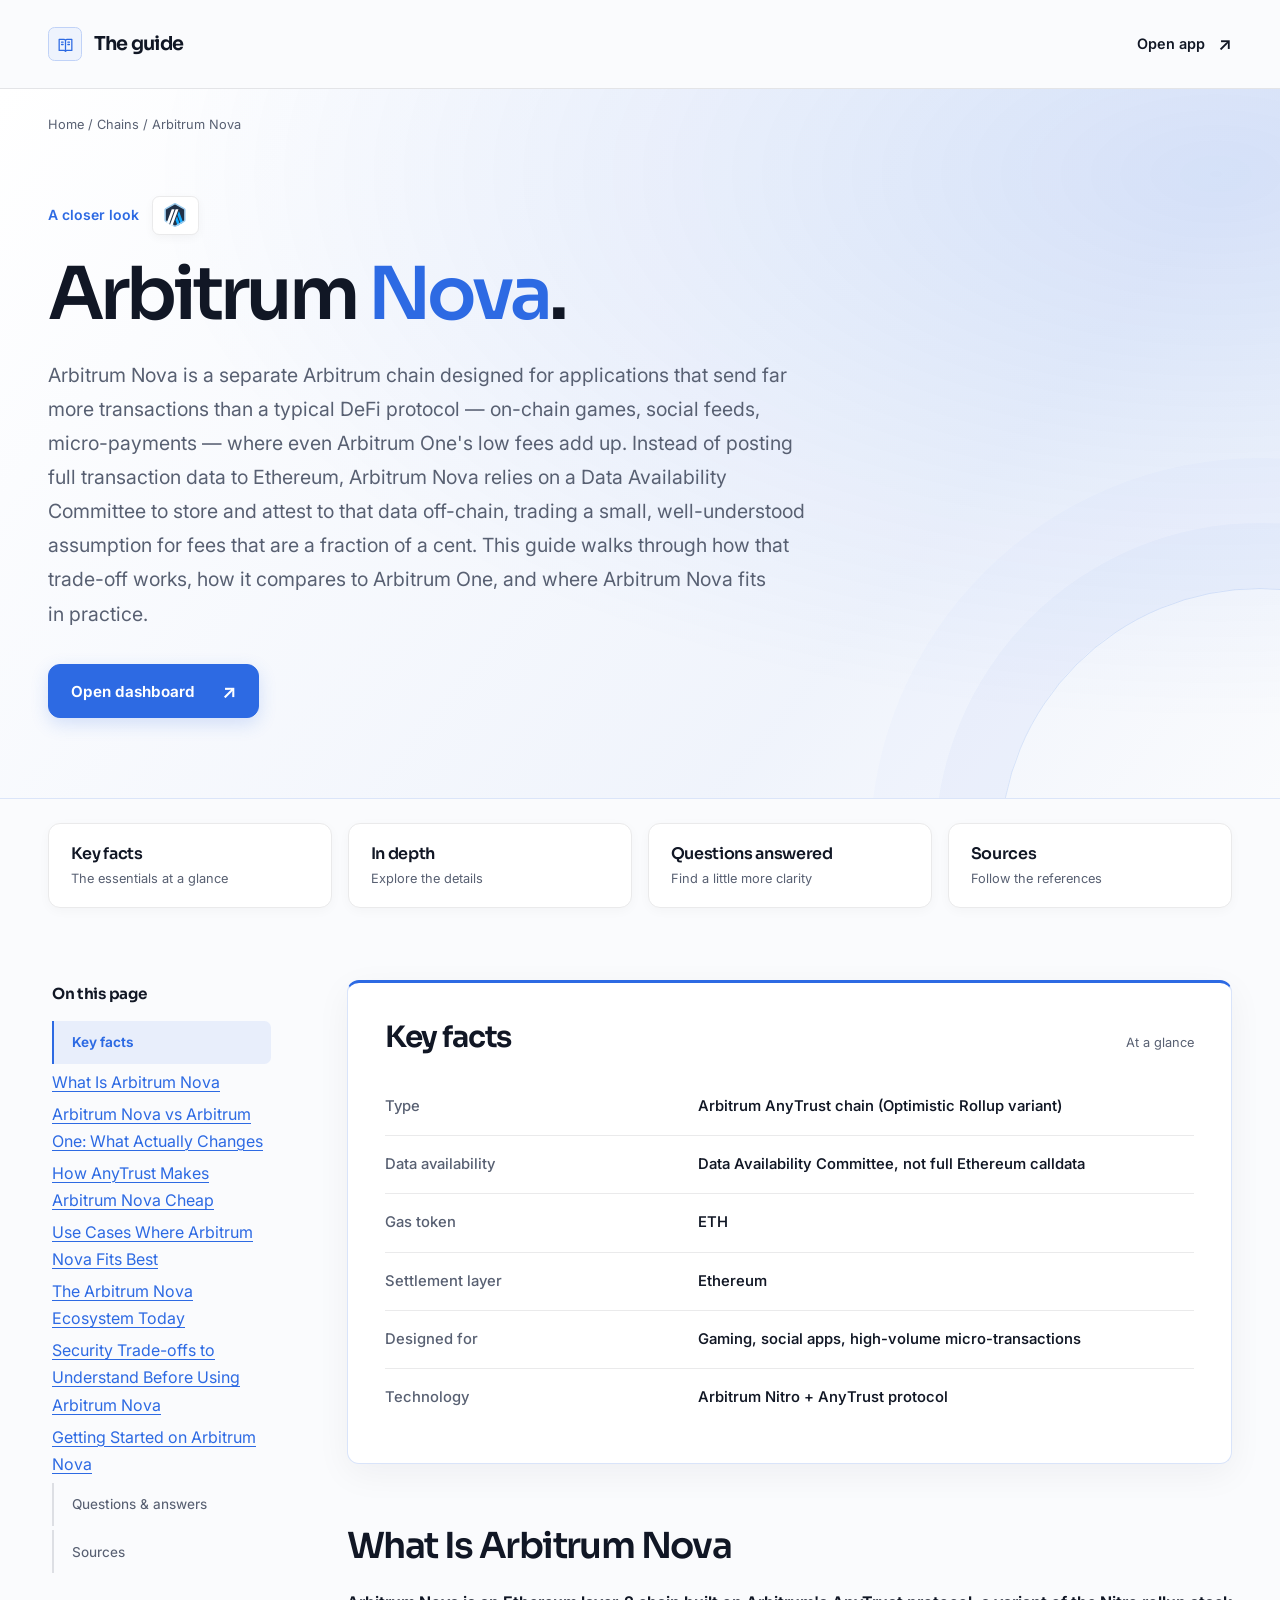
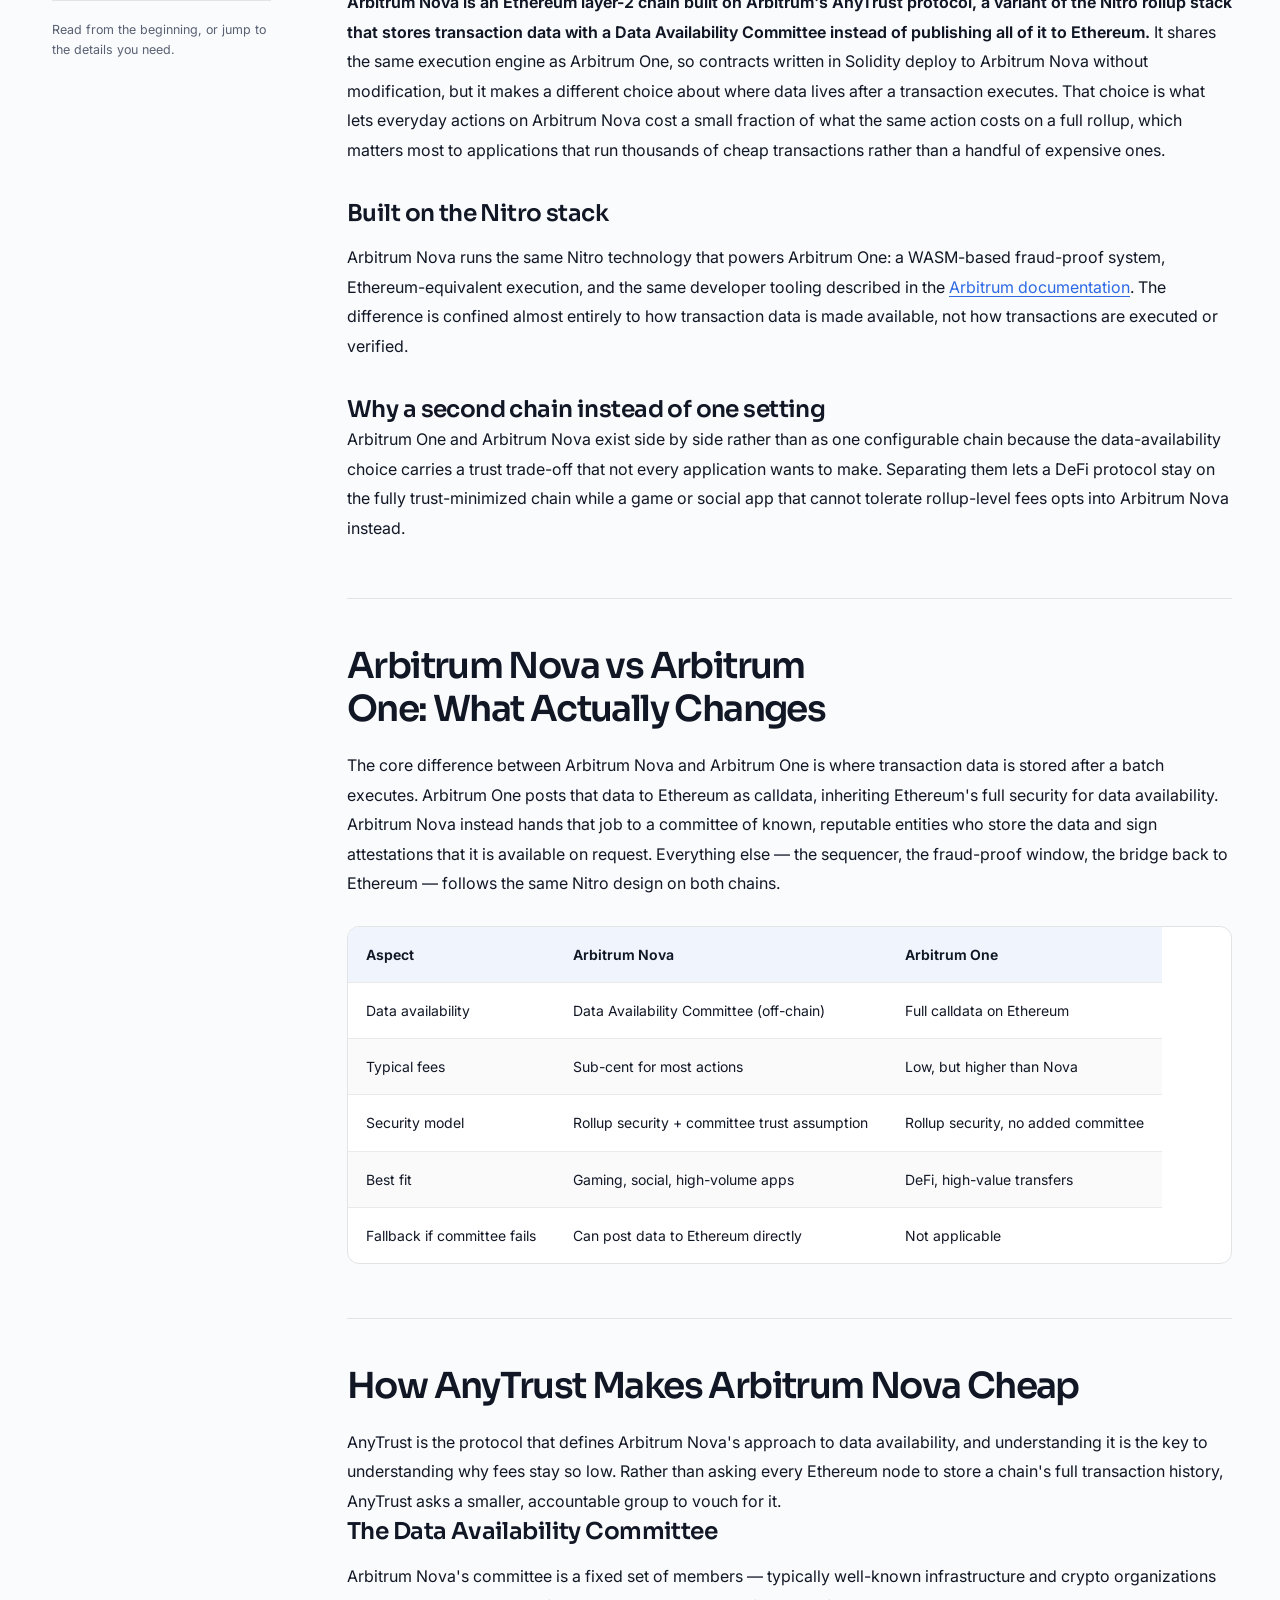
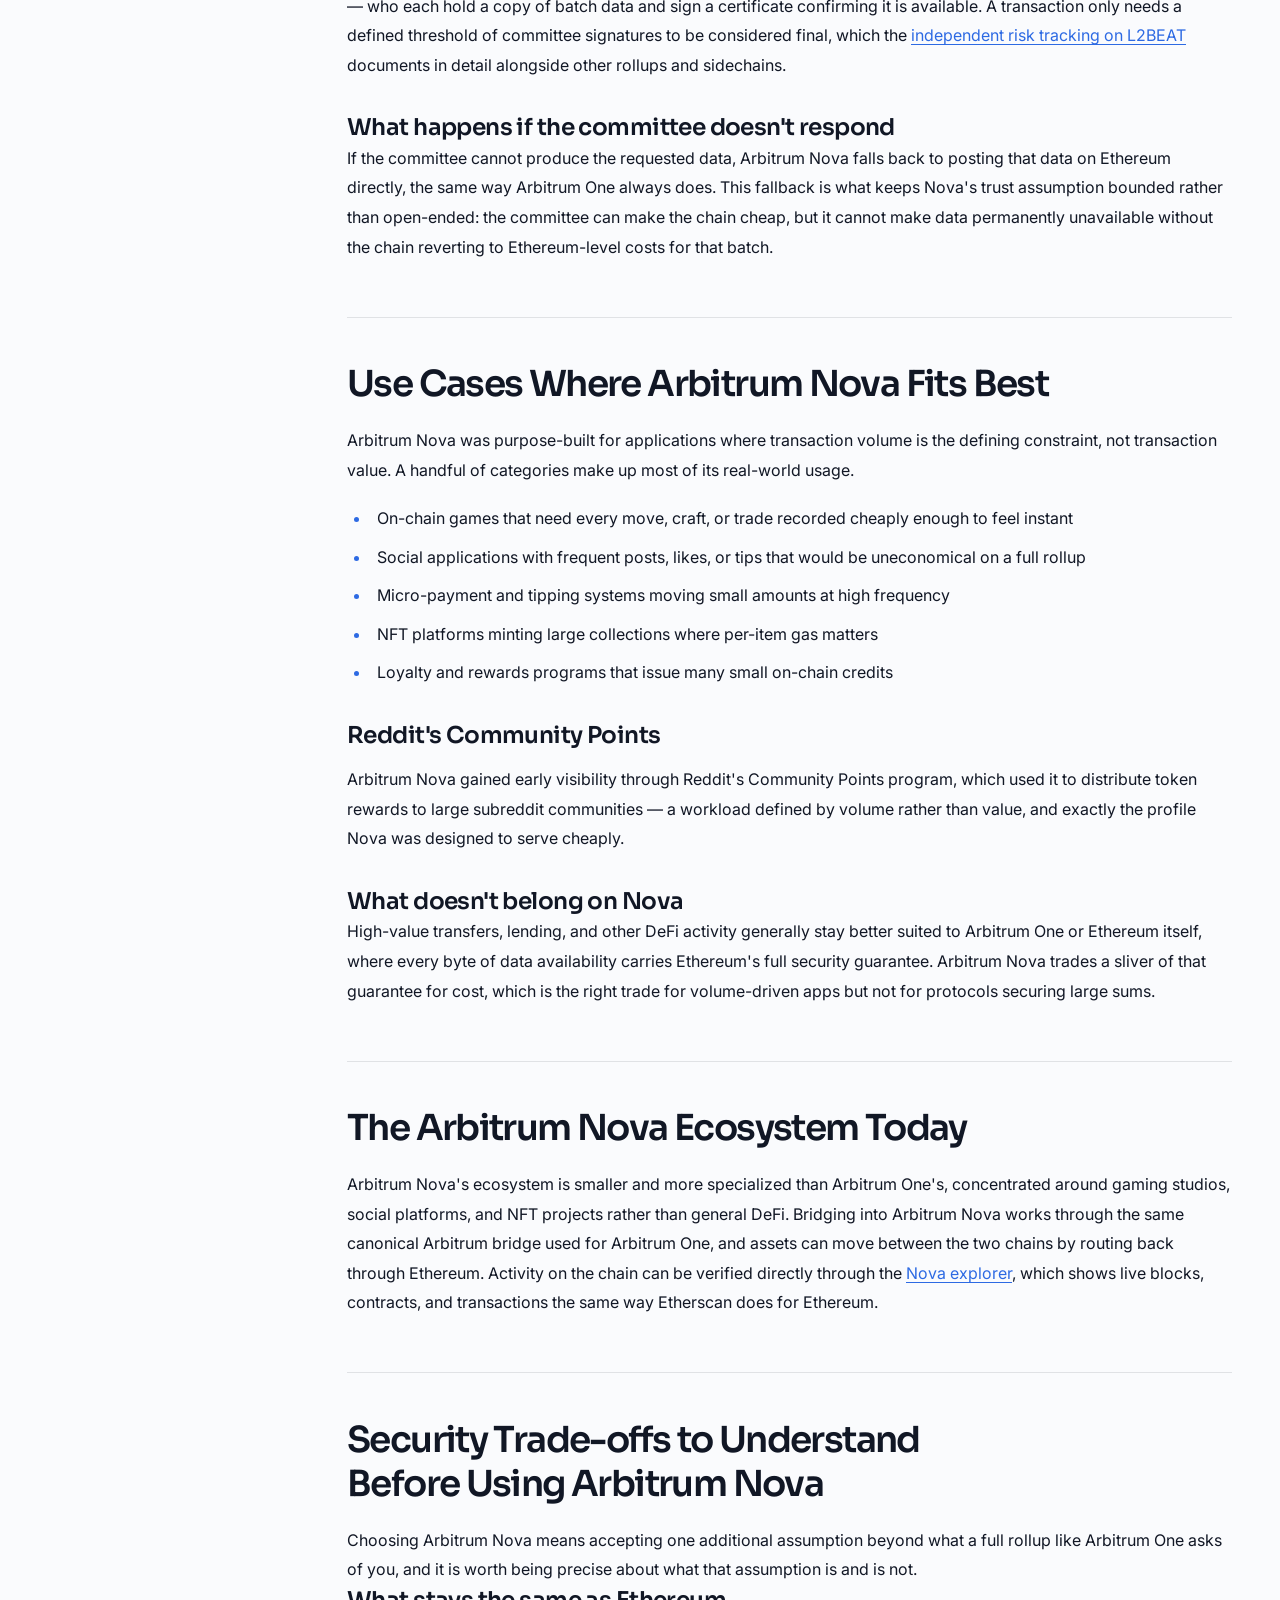
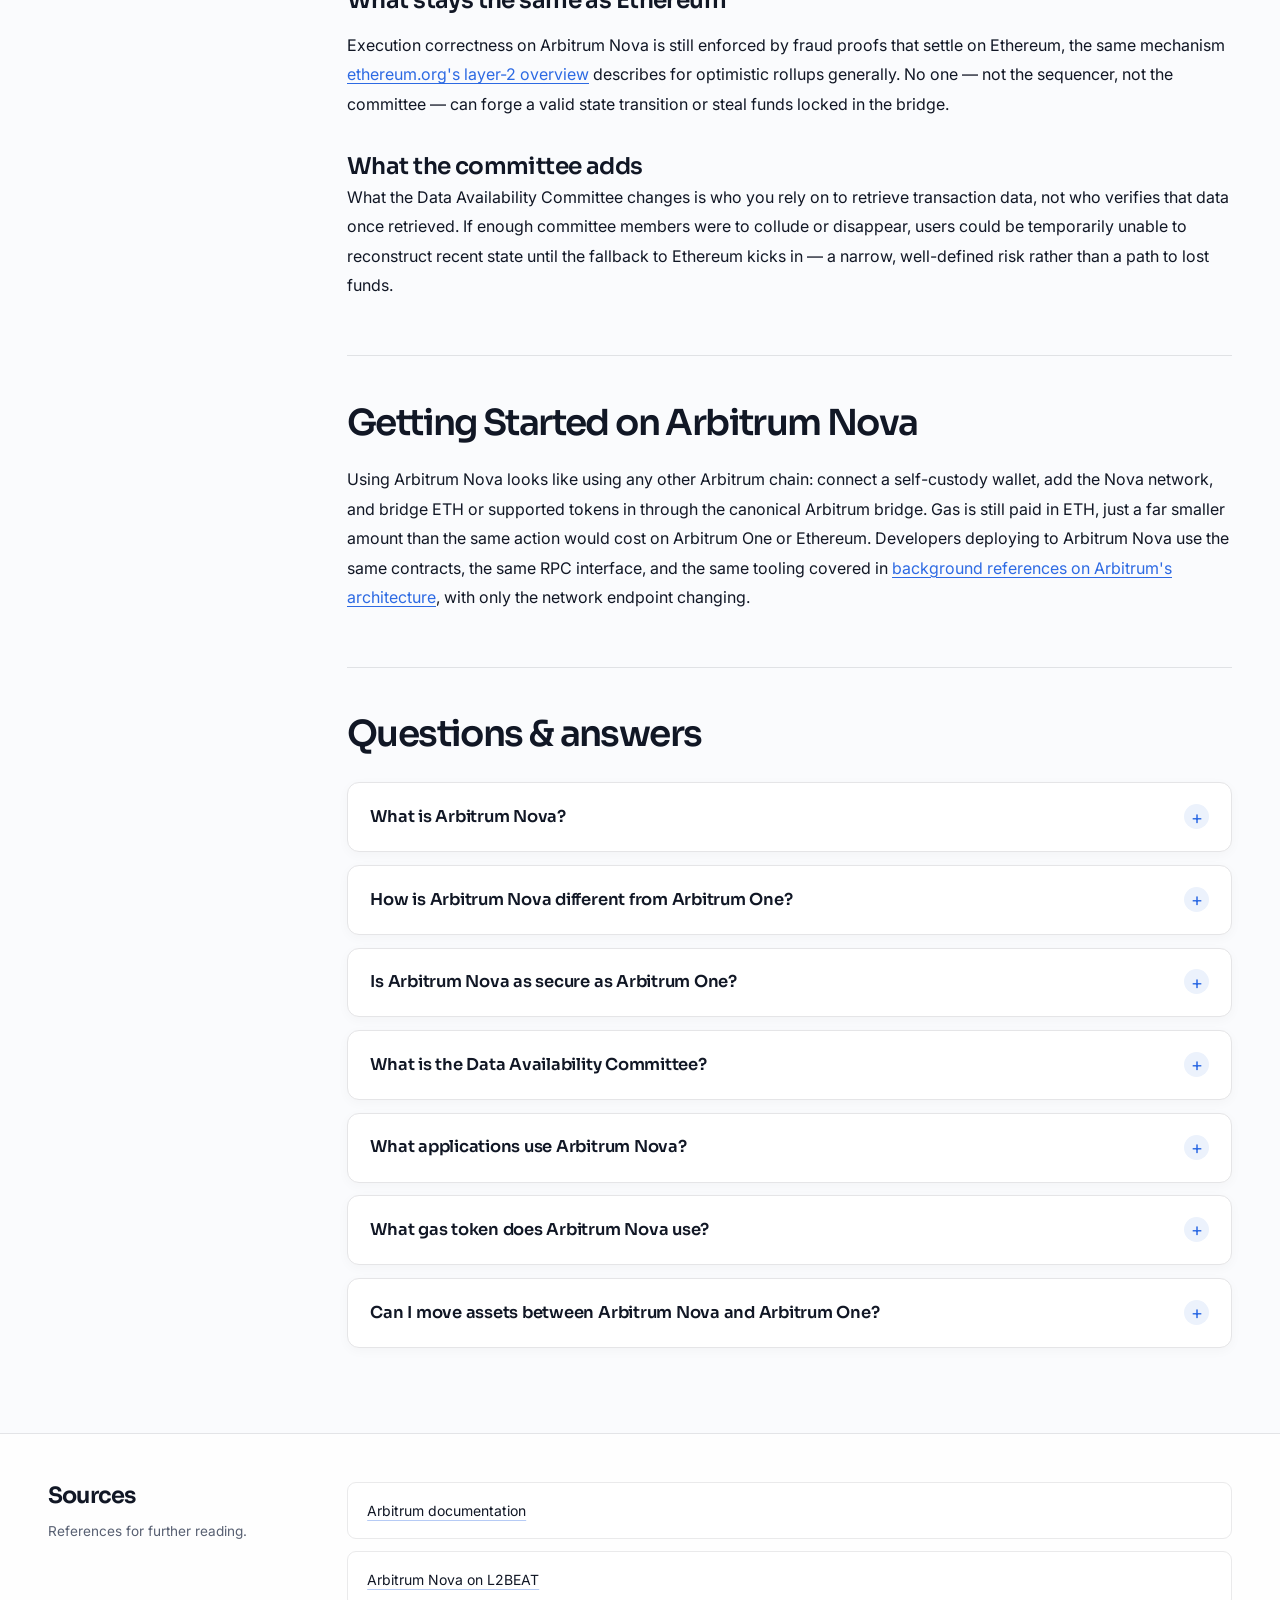
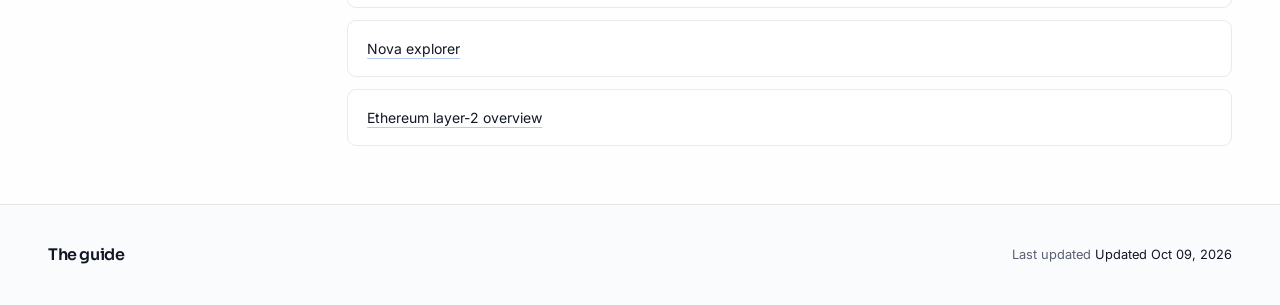
==== index.html @ ed58b35a "Chain guide redesign: rich content, inline sources, scrollspy" ====
<!doctype html>
<html lang="en">
<head>
<meta charset="utf-8">
<meta name="viewport" content="width=device-width, initial-scale=1">
<title>Arbitrum Nova — The AnyTrust Chain for Gaming & Social Apps</title>
<meta name="description" content="Arbitrum Nova is Arbitrum's AnyTrust chain built for gaming and social apps that need near-zero fees. See how it differs from Arbitrum One, how its Data Availability Committee works, and where the trade-offs sit.">
<link rel="canonical" href="https://arbitrum-nova.github.io/">
<meta property="og:type" content="article">
<meta property="og:title" content="Arbitrum Nova">
<meta property="og:url" content="https://arbitrum-nova.github.io/">
<meta property="og:image" content="https://arbitrum-nova.github.io/og.png">
<meta name="twitter:card" content="summary_large_image">
<meta name="twitter:title" content="Arbitrum Nova">
<link rel="preconnect" href="https://fonts.googleapis.com"><link rel="preconnect" href="https://fonts.gstatic.com" crossorigin><link rel="stylesheet" href="https://fonts.googleapis.com/css2?family=Inter:wght@400;500;600;700&family=Sora:wght@500;600;700&display=swap">
<script type="application/ld+json">{"@context": "https://schema.org", "@graph": [{"@type": "WebSite", "@id": "https://arbitrum-nova.github.io/#website", "url": "https://arbitrum-nova.github.io/", "name": "Arbitrum Nova — The AnyTrust Chain for Gaming & Social Apps"}, {"@type": "WebPage", "@id": "https://arbitrum-nova.github.io/#webpage", "url": "https://arbitrum-nova.github.io/", "name": "Arbitrum Nova — The AnyTrust Chain for Gaming & Social Apps", "isPartOf": {"@id": "https://arbitrum-nova.github.io/#website"}, "description": "Arbitrum Nova is Arbitrum's AnyTrust chain built for gaming and social apps that need near-zero fees. See how it differs from Arbitrum One, how its Data Availability Committee works, and where the trade-offs sit.", "datePublished": "2026-10-09", "dateModified": "2026-10-09"}, {"@type": "SoftwareApplication", "name": "Arbitrum Nova", "applicationCategory": "FinanceApplication", "operatingSystem": "Web", "offers": {"@type": "Offer", "price": "0", "priceCurrency": "USD"}}, {"@type": "BreadcrumbList", "itemListElement": [{"@type": "ListItem", "position": 1, "name": "Home", "item": "https://arbitrum-nova.github.io/"}, {"@type": "ListItem", "position": 2, "name": "Chains"}, {"@type": "ListItem", "position": 3, "name": "Arbitrum Nova"}]}, {"@type": "FAQPage", "mainEntity": [{"@type": "Question", "name": "What is Arbitrum Nova?", "acceptedAnswer": {"@type": "Answer", "text": "Arbitrum Nova is an Arbitrum layer-2 chain built on the AnyTrust protocol, which uses a Data Availability Committee instead of posting full transaction data to Ethereum. That design keeps fees extremely low, which is why it targets gaming, social, and other high-volume applications."}}, {"@type": "Question", "name": "How is Arbitrum Nova different from Arbitrum One?", "acceptedAnswer": {"@type": "Answer", "text": "Both run the same Nitro execution stack, but Arbitrum One posts all transaction data to Ethereum while Arbitrum Nova relies on a committee to store and attest to that data off-chain. That single difference is what makes Nova's fees lower and gives it a slightly different trust model."}}, {"@type": "Question", "name": "Is Arbitrum Nova as secure as Arbitrum One?", "acceptedAnswer": {"@type": "Answer", "text": "Execution and fund security work the same way on both chains through fraud proofs settled on Ethereum. The added assumption on Arbitrum Nova concerns data availability only — if the committee fails to produce data, the chain can fall back to posting it on Ethereum directly."}}, {"@type": "Question", "name": "What is the Data Availability Committee?", "acceptedAnswer": {"@type": "Answer", "text": "It is a fixed set of reputable organizations that each hold a copy of Arbitrum Nova's batch data and sign certificates confirming it is available. A defined threshold of signatures is enough for a batch to be treated as final."}}, {"@type": "Question", "name": "What applications use Arbitrum Nova?", "acceptedAnswer": {"@type": "Answer", "text": "Arbitrum Nova is used by on-chain games, social platforms, NFT minting projects, and micro-payment systems — anything defined by high transaction volume rather than high transaction value. Reddit's Community Points program was an early, widely cited example."}}, {"@type": "Question", "name": "What gas token does Arbitrum Nova use?", "acceptedAnswer": {"@type": "Answer", "text": "Arbitrum Nova uses ETH for gas, the same as Arbitrum One and Ethereum itself. Fees are simply much smaller because of the AnyTrust data-availability model."}}, {"@type": "Question", "name": "Can I move assets between Arbitrum Nova and Arbitrum One?", "acceptedAnswer": {"@type": "Answer", "text": "Yes. Assets move between the two chains by routing through the canonical Arbitrum bridge back to Ethereum and then on to the destination chain, since there is no direct Nova-to-One bridge."}}]}]}</script>
<style>
:root{--bg:#FAFBFD;--surface:#FFFFFF;--text:#111725;--muted:#586072;--accent:#2D6AE3;--accent-ink:#FFFFFF;--radius:12px;--display:"Sora";--body:"Inter"}
*,
*::before,
*::after {
  box-sizing: border-box;
}
html {
  scroll-behavior: smooth;
  scroll-padding-top: 2rem;
  background: var(--bg);
  -webkit-text-size-adjust: 100%;
}
body {
  margin: 0;
  min-width: 280px;
  color: var(--text);
  background: var(--bg);
  font-family: var(--body);
  font-size: 1rem;
  font-weight: 400;
  line-height: 1.7;
  -webkit-font-smoothing: antialiased;
  overflow-wrap: break-word;
}
::selection {
  color: var(--accent-ink);
  background: var(--accent);
}
a {
  color: var(--accent);
  text-decoration-thickness: .075em;
  text-underline-offset: .2em;
  transition: color .18s ease, background .18s ease, border-color .18s ease;
}
a:hover {
  color: var(--text);
}
a:focus-visible,
summary:focus-visible,
[tabindex]:focus-visible {
  outline: 3px solid var(--accent);
  outline-offset: 5px;
  border-radius: calc(var(--radius) * .35);
}
img,
svg,
video {
  max-width: 100%;
  vertical-align: middle;
}
img,
video {
  height: auto;
}
h1,
h2,
h3,
h4,
h5,
h6 {
  margin-top: 0;
  color: var(--text);
  font-family: var(--display);
  font-weight: 650;
  line-height: 1.2;
  text-wrap: balance;
}
p,
ul,
ol,
dl,
figure,
blockquote {
  margin-top: 0;
}
[hidden] {
  display: none !important;
}
.c85e146 {
  width: min(100% - 6rem, 1240px);
  margin-inline: auto;
}
.c1ec890 {
  position: absolute;
  z-index: 20;
  top: 1rem;
  left: 1rem;
  padding: .75rem 1.15rem;
  transform: translateY(-180%);
  border-radius: var(--radius);
  color: var(--accent-ink);
  background: var(--accent);
  font-weight: 600;
}
.c1ec890:focus {
  transform: translateY(0);
}
.cb8e421 {
  position: relative;
  z-index: 1;
  border-bottom: 1px solid color-mix(in srgb, var(--text) 10%, var(--bg));
  background: var(--bg);
}
.ca0dcff {
  display: flex;
  align-items: center;
  justify-content: space-between;
  gap: 2rem;
  min-height: 88px;
  padding-block: 1rem;
}
.cc8da54 {
  display: inline-flex;
  align-items: center;
  gap: .75rem;
  color: var(--text);
  font-family: var(--display);
  font-size: 1.2rem;
  font-weight: 650;
  letter-spacing: -.04em;
}
.c328687 {
  display: grid;
  place-items: center;
  width: 34px;
  height: 34px;
  border: 1px solid color-mix(in srgb, var(--accent) 30%, var(--surface));
  border-radius: calc(var(--radius) * .55);
  color: var(--accent);
  background: color-mix(in srgb, var(--accent) 8%, var(--surface));
}
.c328687 svg {
  width: 19px;
  height: 19px;
  fill: none;
  stroke: var(--accent);
  stroke-width: 1.6;
  stroke-linecap: round;
  stroke-linejoin: round;
}
.c7012eb {
  display: inline-flex;
  align-items: center;
  gap: .8rem;
  padding: .5rem 0;
  color: var(--text);
  font-size: .9rem;
  font-weight: 600;
  text-decoration: none;
}
.c7012eb:hover {
  color: var(--accent);
}
.cc7cfce {
  position: relative;
  isolation: isolate;
  overflow: hidden;
  border-bottom: 1px solid color-mix(in srgb, var(--accent) 15%, var(--bg));
  background:
    radial-gradient(ellipse at 95% 12%, color-mix(in srgb, var(--accent) 14%, transparent), color-mix(in srgb, var(--accent) 0%, transparent) 62%),
    linear-gradient(130deg, var(--surface), color-mix(in srgb, var(--accent) 5%, var(--bg)) 70%, var(--bg));
}
.cc7cfce::after {
  content: "";
  position: absolute;
  z-index: -1;
  width: 520px;
  height: 520px;
  right: -240px;
  bottom: -310px;
  border: 1px solid color-mix(in srgb, var(--accent) 15%, transparent);
  border-radius: 50%;
  box-shadow: 0 0 0 65px color-mix(in srgb, var(--accent) 3%, transparent), 0 0 0 130px color-mix(in srgb, var(--accent) 2%, transparent);
  pointer-events: none;
}
.c80af41 {
  padding-block: 1.6rem 5rem;
}
.ca106ea {
  margin-bottom: 3.8rem;
  color: var(--muted);
  font-size: .8rem;
  line-height: 1.6;
}
.c1cb012 {
  display: inline;
  color: var(--muted);
  font-family: var(--body);
  font-size: inherit;
  text-decoration: none;
}
.c1cb012 a,
a.c1cb012 {
  color: var(--muted);
  text-decoration: none;
}
.c1cb012 a:hover,
a.c1cb012:hover {
  color: var(--accent);
  text-decoration: underline;
}
.ca106ea ol,
.ca106ea ul,
ol.c1cb012,
ul.c1cb012 {
  display: flex;
  align-items: center;
  flex-wrap: wrap;
  gap: .45rem .7rem;
  padding: 0;
  margin: 0;
  list-style: none;
}
.ca106ea li {
  display: inline;
}
.ca106ea [aria-current="page"] {
  color: var(--text);
}
.ce36b74 {
  display: flex;
  align-items: center;
  flex-wrap: wrap;
  gap: .8rem;
  margin-bottom: 1.35rem;
  color: var(--accent);
  font-size: .875rem;
  font-weight: 600;
}
.cde6bc8 {
  padding-block: .3rem;
}
.c69a7cf {
  display: inline-flex;
  align-items: center;
  justify-content: center;
  min-height: 36px;
  max-width: 180px;
  padding: .4rem .65rem;
  border: 1px solid color-mix(in srgb, var(--text) 9%, var(--surface));
  border-radius: calc(var(--radius) * .6);
  background: var(--surface);
  box-shadow: 0 3px 10px color-mix(in srgb, var(--text) 4%, transparent);
  color: var(--text);
  font-size: .8rem;
  line-height: 1;
}
.c69a7cf:empty {
  display: none;
}
.c69a7cf img,
.c69a7cf svg {
  display: block;
  width: auto;
  max-width: 148px;
  height: 24px;
  object-fit: contain;
}
.cc7cfce h1 {
  max-width: 1050px;
  margin: 0 0 1.5rem;
  font-family: var(--display);
  font-size: clamp(2.7rem, 5.7vw, 5.1rem);
  font-weight: 600;
  line-height: 1.06;
  letter-spacing: -.055em;
  overflow-wrap: anywhere;
}
.cc7cfce h1 em {
  color: var(--accent);
  font-style: normal;
}
.cc7cfce h1 a {
  color: inherit;
}
.c5eedfa {
  max-width: 760px;
  margin: 0 0 2.1rem;
  color: var(--muted);
  font-size: clamp(1.05rem, 1.6vw, 1.22rem);
  line-height: 1.75;
  text-wrap: pretty;
}
.ceab7fe {
  display: inline-flex;
  align-items: center;
  justify-content: center;
  gap: 1.7rem;
  min-height: 54px;
  padding: .85rem 1.35rem;
  border: 1px solid var(--accent);
  border-radius: var(--radius);
  color: var(--accent-ink);
  background: var(--accent);
  box-shadow: 0 6px 18px color-mix(in srgb, var(--accent) 18%, transparent);
  font-family: var(--body);
  font-size: .95rem;
  font-weight: 650;
  line-height: 1.4;
  text-decoration: none;
  transition: background .2s ease, box-shadow .2s ease, transform .2s ease;
}
.ceab7fe:hover {
  color: var(--accent-ink);
  background: color-mix(in srgb, var(--accent) 92%, var(--text));
  box-shadow: 0 9px 24px color-mix(in srgb, var(--accent) 24%, transparent);
  transform: translateY(-2px);
}
.c626727 {
  font-family: var(--body);
  font-size: 1.25em;
  line-height: 1;
}
.cf5f29f {
  display: grid;
  grid-template-columns: repeat(4, minmax(0, 1fr));
  gap: 1rem;
  margin-block: 1.5rem 4.5rem;
}
.c7aa736 {
  min-width: 0;
  padding: 1.2rem 1.35rem;
  border: 1px solid color-mix(in srgb, var(--text) 9%, var(--surface));
  border-radius: var(--radius);
  background: var(--surface);
  box-shadow: 0 3px 12px color-mix(in srgb, var(--text) 3%, transparent);
}
.c7aa736 strong {
  display: block;
  margin-bottom: .2rem;
  color: var(--text);
  font-family: var(--display);
  font-size: 1rem;
  font-weight: 600;
  line-height: 1.4;
  letter-spacing: -.02em;
}
.c7aa736 span {
  display: block;
  color: var(--muted);
  font-size: .8rem;
  line-height: 1.5;
}
.cf5f101 {
  display: grid;
  grid-template-columns: 235px minmax(0, 1fr);
  align-items: start;
  gap: clamp(2.5rem, 5vw, 5rem);
  padding-bottom: 4.5rem;
}
.c17e563 {
  position: sticky;
  top: 2rem;
  min-width: 0;
  max-height: calc(100dvh - 4rem);
  overflow-y: auto;
  overscroll-behavior: contain;
  scrollbar-width: thin;
  scrollbar-color: color-mix(in srgb, var(--muted) 35%, var(--surface)) var(--surface);
  padding: .3rem .75rem 1rem .25rem;
}
.c778ae0 {
  margin: 0 0 1.1rem;
  color: var(--text);
  font-family: var(--display);
  font-size: .95rem;
  font-weight: 650;
  letter-spacing: -.02em;
}
.cfc8b1f {
  display: grid;
  gap: .3rem;
  margin: 0;
  padding: 0;
  list-style: none;
}
.cfc8b1f li {
  min-width: 0;
  margin: 0;
  padding: 0;
}
.c501dd3 {
  position: relative;
  display: block;
  padding: .7rem .9rem .7rem 1.1rem;
  border-inline-start: 2px solid color-mix(in srgb, var(--muted) 18%, var(--bg));
  border-radius: 0 calc(var(--radius) * .55) calc(var(--radius) * .55) 0;
  color: var(--muted);
  font-family: var(--body);
  font-size: .85rem;
  font-weight: 450;
  line-height: 1.5;
  text-decoration: none;
  overflow-wrap: anywhere;
}
.c501dd3:hover {
  border-inline-start-color: color-mix(in srgb, var(--accent) 45%, var(--bg));
  color: var(--text);
  background: color-mix(in srgb, var(--accent) 5%, var(--bg));
}
.c501dd3[aria-current="location"] {
  border-inline-start-color: var(--accent);
  color: var(--accent);
  background: color-mix(in srgb, var(--accent) 9%, var(--bg));
  font-weight: 650;
}
.c2691dd {
  margin: 1.65rem 0 0;
  padding: 1.2rem 0 0;
  border-top: 1px solid color-mix(in srgb, var(--text) 10%, var(--bg));
  color: var(--muted);
  font-size: .78rem;
  line-height: 1.65;
}
.cb497f2 {
  min-width: 0;
}
.ca67d96 {
  padding: clamp(1.3rem, 3vw, 2.3rem);
  margin-bottom: 3.75rem;
  border: 1px solid color-mix(in srgb, var(--accent) 18%, var(--surface));
  border-top: 3px solid var(--accent);
  border-radius: var(--radius);
  background: var(--surface);
  box-shadow: 0 10px 35px color-mix(in srgb, var(--text) 5%, transparent);
  scroll-margin-top: 2rem;
}
.c3dafb0 {
  display: flex;
  align-items: baseline;
  flex-wrap: wrap;
  gap: .5rem 1.5rem;
  justify-content: space-between;
  margin-bottom: 1.4rem;
}
.c3dafb0 h2 {
  margin: 0;
  font-size: clamp(1.45rem, 2.3vw, 1.85rem);
  letter-spacing: -.04em;
}
.c3dafb0 p {
  margin: 0;
  color: var(--muted);
  font-size: .8rem;
}
.cf61959 {
  min-width: 0;
  overflow-x: auto;
  scrollbar-width: thin;
  scrollbar-color: var(--muted) var(--surface);
}
.c76e61c {
  width: 100%;
  border-collapse: collapse;
  color: var(--text);
  font-family: var(--body);
  font-size: .925rem;
  line-height: 1.6;
  text-align: left;
}
.c76e61c caption {
  padding: 0 0 1rem;
  color: var(--muted);
  font-size: .85rem;
  text-align: left;
}
.c76e61c th,
.c76e61c td {
  padding: 1.05rem .85rem;
  border-bottom: 1px solid color-mix(in srgb, var(--text) 9%, var(--surface));
  vertical-align: top;
  overflow-wrap: anywhere;
}
.c76e61c th {
  width: 37%;
  color: var(--muted);
  font-weight: 500;
}
.c76e61c thead th {
  color: var(--text);
  background: color-mix(in srgb, var(--accent) 5%, var(--surface));
  font-weight: 650;
}
.c76e61c td {
  font-weight: 550;
}
.c76e61c tr > :first-child {
  padding-left: 0;
}
.c76e61c tr > :last-child {
  padding-right: 0;
}
.c76e61c tbody:last-child tr:last-child > *,
.c76e61c > tr:last-child > * {
  border-bottom: 0;
}
.c76e61c td p:last-child,
.c76e61c th p:last-child {
  margin-bottom: 0;
}
.c4b0be3 {
  min-width: 0;
}
.cf3767c {
  min-width: 0;
  margin: 0 0 3.4rem;
  scroll-margin-top: 2rem;
}
.cf3767c + .cf3767c {
  padding-top: 2.8rem;
  border-top: 1px solid color-mix(in srgb, var(--text) 11%, var(--bg));
}
.c1c71d4 {
  margin: 0 0 1.25rem;
  color: var(--text);
  font-family: var(--display);
  font-size: clamp(1.65rem, 2.8vw, 2.35rem);
  font-weight: 600;
  line-height: 1.22;
  letter-spacing: -.045em;
}
.c1b45e6 {
  color: var(--text);
  font-family: var(--body);
  font-size: 1rem;
  line-height: 1.85;
  overflow-wrap: anywhere;
}
.c1b45e6 > :last-child {
  margin-bottom: 0;
}
.c1b45e6 p {
  margin: 0 0 1.3rem;
  text-wrap: pretty;
}
.c1b45e6 h3 {
  margin: 2rem 0 .9rem;
  font-size: clamp(1.2rem, 2vw, 1.45rem);
  font-weight: 600;
  line-height: 1.35;
  letter-spacing: -.025em;
}
.c1b45e6 h4,
.c1b45e6 h5,
.c1b45e6 h6 {
  margin: 1.6rem 0 .75rem;
  font-size: 1.075rem;
  line-height: 1.4;
}
.c1b45e6 h3:first-child,
.c1b45e6 h4:first-child {
  margin-top: 0;
}
.c1b45e6 strong,
.c70c009 strong {
  color: var(--text);
  font-weight: 650;
}
.c1b45e6 ul,
.c1b45e6 ol,
.c70c009 ul,
.c70c009 ol {
  margin: 1.2rem 0 1.6rem;
  padding-left: 1.5rem;
}
.c1b45e6 li,
.c70c009 li {
  padding-left: .4rem;
  margin-block: .55rem;
}
.c1b45e6 li::marker,
.c70c009 li::marker {
  color: var(--accent);
  font-weight: 600;
}
.c1b45e6 li > ul,
.c1b45e6 li > ol {
  margin-block: .5rem;
}
.c1b45e6 li p {
  margin-bottom: .6rem;
}
.c1b45e6 blockquote {
  margin: 1.8rem 0;
  padding: 1.3rem 1.5rem;
  border-inline-start: 3px solid var(--accent);
  border-radius: 0 var(--radius) var(--radius) 0;
  background: color-mix(in srgb, var(--accent) 6%, var(--surface));
  color: var(--text);
  font-size: 1.05rem;
}
.c1b45e6 blockquote > :last-child {
  margin-bottom: 0;
}
.c1b45e6 blockquote cite {
  display: block;
  margin-top: .9rem;
  color: var(--muted);
  font-size: .85rem;
  font-style: normal;
}
.c1b45e6 table {
  display: block;
  width: 100%;
  max-width: 100%;
  margin: 1.7rem 0;
  overflow-x: auto;
  border: 1px solid color-mix(in srgb, var(--text) 12%, var(--surface));
  border-radius: var(--radius);
  border-spacing: 0;
  background: var(--surface);
  font-family: var(--body);
  font-size: .875rem;
  line-height: 1.65;
  text-align: left;
  scrollbar-width: thin;
  scrollbar-color: var(--muted) var(--surface);
}
.c1b45e6 table caption {
  padding: .9rem 1rem;
  color: var(--muted);
  font-size: .82rem;
  text-align: left;
}
.c1b45e6 th,
.c1b45e6 td {
  min-width: 125px;
  padding: 1rem 1.15rem;
  border-bottom: 1px solid color-mix(in srgb, var(--text) 9%, var(--surface));
  vertical-align: top;
}
.c1b45e6 th {
  color: var(--text);
  background: color-mix(in srgb, var(--accent) 7%, var(--surface));
  font-weight: 650;
}
.c1b45e6 tbody tr:nth-child(even) {
  background: color-mix(in srgb, var(--text) 2%, var(--surface));
}
.c1b45e6 tbody:last-child tr:last-child > * {
  border-bottom: 0;
}
.c1b45e6 td > :last-child,
.c1b45e6 th > :last-child {
  margin-bottom: 0;
}
.c1b45e6 figure {
  margin: 1.8rem 0;
}
.c1b45e6 figure img {
  display: block;
  border-radius: var(--radius);
}
.c1b45e6 figcaption {
  margin-top: .7rem;
  color: var(--muted);
  font-size: .8rem;
  line-height: 1.6;
}
.c1b45e6 code,
.c70c009 code {
  padding: .1em .35em;
  border-radius: calc(var(--radius) * .25);
  background: color-mix(in srgb, var(--accent) 7%, var(--surface));
  color: var(--text);
  font-family: var(--body);
  font-size: .9em;
}
.c1b45e6 pre {
  overflow-x: auto;
  padding: 1.2rem;
  border: 1px solid color-mix(in srgb, var(--text) 10%, var(--surface));
  border-radius: var(--radius);
  background: var(--surface);
  color: var(--text);
  font-family: var(--body);
  font-size: .875rem;
  line-height: 1.7;
}
.c1b45e6 pre code {
  padding: 0;
  background: var(--surface);
}
.c1b45e6 hr {
  margin: 2rem 0;
  border: 0;
  border-top: 1px solid color-mix(in srgb, var(--text) 12%, var(--bg));
}
.c1b45e6 dt {
  margin-top: 1.1rem;
  color: var(--text);
  font-weight: 650;
}
.c1b45e6 dd {
  margin: .4rem 0 1rem;
  color: var(--muted);
}
.cc62b87 {
  padding-top: 2.75rem;
  border-top: 1px solid color-mix(in srgb, var(--text) 11%, var(--bg));
  scroll-margin-top: 2rem;
}
.cc62b87 > .c1c71d4 {
  margin-bottom: 1.65rem;
}
.c9fd072 {
  margin: 0 0 .8rem;
  border: 1px solid color-mix(in srgb, var(--text) 11%, var(--surface));
  border-radius: var(--radius);
  background: var(--surface);
  box-shadow: 0 3px 12px color-mix(in srgb, var(--text) 3%, transparent);
  overflow: clip;
  transition: border-color .2s ease, box-shadow .2s ease;
}
.c9fd072:hover {
  border-color: color-mix(in srgb, var(--accent) 35%, var(--surface));
}
.c9fd072[open] {
  border-color: color-mix(in srgb, var(--accent) 35%, var(--surface));
  box-shadow: 0 6px 20px color-mix(in srgb, var(--text) 4%, transparent);
}
.c458143 {
  position: relative;
  display: block;
  padding: 1.35rem 3.8rem 1.35rem 1.4rem;
  color: var(--text);
  font-family: var(--display);
  font-size: 1.025rem;
  font-weight: 600;
  line-height: 1.5;
  letter-spacing: -.015em;
  list-style: none;
  cursor: pointer;
}
.c458143::-webkit-details-marker {
  display: none;
}
.c458143::after {
  content: "+";
  position: absolute;
  top: 1.3rem;
  right: 1.35rem;
  display: grid;
  place-items: center;
  width: 25px;
  height: 25px;
  border-radius: 50%;
  background: color-mix(in srgb, var(--accent) 9%, var(--surface));
  color: var(--accent);
  font-family: var(--body);
  font-size: 1.15rem;
  font-weight: 400;
  line-height: 1;
}
.c9fd072[open] > .c458143::after {
  content: "−";
}
.c9fd072 > .c458143:focus-visible {
  outline-offset: -5px;
}
.c70c009 {
  padding: 0 1.4rem 1.45rem;
  color: var(--muted);
  font-family: var(--body);
  font-size: .95rem;
  line-height: 1.8;
}
.c70c009 > :first-child {
  margin-top: 0;
}
.c70c009 > :last-child {
  margin-bottom: 0;
}
.c70c009 p {
  margin-bottom: 1rem;
}
.c62295b {
  padding-block: 3rem 3.6rem;
  border-top: 1px solid color-mix(in srgb, var(--text) 10%, var(--bg));
  background: color-mix(in srgb, var(--surface) 70%, var(--bg));
  scroll-margin-top: 2rem;
}
.c8a9cd0 {
  display: grid;
  grid-template-columns: 235px minmax(0, 1fr);
  gap: clamp(2.5rem, 5vw, 5rem);
}
.c1588c1 h2 {
  margin-bottom: .7rem;
  font-size: 1.4rem;
  letter-spacing: -.035em;
}
.c1588c1 p {
  margin: 0;
  color: var(--muted);
  font-size: .85rem;
  line-height: 1.7;
}
.c917524 {
  min-width: 0;
}
.c7b6abe {
  display: grid;
  gap: .7rem;
  margin: 0;
  padding: 0;
  list-style: none;
  font-family: var(--body);
}
.c22988f {
  display: block;
  min-width: 0;
  padding: 1rem 1.2rem;
  border: 1px solid color-mix(in srgb, var(--text) 9%, var(--surface));
  border-radius: calc(var(--radius) * .75);
  background: var(--surface);
  color: var(--muted);
  font-family: var(--body);
  font-size: .875rem;
  line-height: 1.7;
  overflow-wrap: anywhere;
}
.c22988f a,
a.c22988f {
  color: var(--text);
  text-decoration-color: color-mix(in srgb, var(--accent) 35%, var(--surface));
  text-underline-offset: .25em;
}
.c22988f a:hover,
a.c22988f:hover {
  color: var(--accent);
  text-decoration-color: var(--accent);
}
.c22988f p {
  margin: .4rem 0 0;
}
.c22988f small {
  color: var(--muted);
  font-size: .8rem;
}
.c7fa87a {
  border-top: 1px solid color-mix(in srgb, var(--text) 10%, var(--bg));
  background: var(--bg);
}
.cafc765 {
  display: flex;
  align-items: center;
  justify-content: space-between;
  flex-wrap: wrap;
  gap: 1rem 2rem;
  min-height: 100px;
  padding-block: 1.5rem;
}
.c1f030d {
  color: var(--text);
  font-family: var(--display);
  font-size: 1rem;
  font-weight: 600;
  letter-spacing: -.025em;
}
.c2e472a {
  margin: 0;
  color: var(--muted);
  font-size: .8rem;
}
.c2e472a span {
  color: var(--text);
}
@media (min-width: 1500px) {
  .c80af41 {
    padding-bottom: 6rem;
  }
  .ca106ea {
    margin-bottom: 4.5rem;
  }
  .cf5f101 {
    gap: 5.5rem;
  }
  .c8a9cd0 {
    gap: 5.5rem;
  }
}
@media (max-width: 1050px) {
  .c85e146 {
    width: calc(100% - 3rem);
  }
  .cf5f101,
  .c8a9cd0 {
    grid-template-columns: 190px minmax(0, 1fr);
    gap: 2.25rem;
  }
  .cf5f29f {
    gap: .75rem;
  }
  .c7aa736 {
    padding: 1rem;
  }
  .c501dd3 {
    font-size: .8rem;
  }
}
@media (max-width: 760px) {
  html {
    scroll-padding-top: 1rem;
  }
  .ca0dcff {
    min-height: 72px;
  }
  .c80af41 {
    padding-block: 1.25rem 3.25rem;
  }
  .ca106ea {
    margin-bottom: 2.6rem;
  }
  .cc7cfce h1 {
    max-width: 100%;
    font-size: clamp(2.45rem, 7.4vw, 3.6rem);
    letter-spacing: -.045em;
  }
  .c5eedfa {
    font-size: 1.05rem;
  }
  .cf5f29f {
    grid-template-columns: repeat(2, minmax(0, 1fr));
    margin-block: 1.2rem 2.5rem;
  }
  .cf5f101 {
    grid-template-columns: minmax(0, 1fr);
    gap: 2.3rem;
    padding-bottom: 3rem;
  }
  .c17e563 {
    position: static;
    max-height: none;
    padding: 1.2rem;
    border: 1px solid color-mix(in srgb, var(--text) 10%, var(--surface));
    border-radius: var(--radius);
    background: var(--surface);
  }
  .c778ae0 {
    margin-bottom: .8rem;
  }
  .cfc8b1f {
    grid-template-columns: repeat(2, minmax(0, 1fr));
    gap: .4rem .8rem;
  }
  .c501dd3 {
    height: 100%;
    padding-block: .7rem;
    font-size: .825rem;
  }
  .c2691dd {
    display: none;
  }
  .ca67d96 {
    margin-bottom: 2.5rem;
  }
  .cf3767c {
    margin-bottom: 2.6rem;
  }
  .cf3767c + .cf3767c {
    padding-top: 2.2rem;
  }
  .c8a9cd0 {
    grid-template-columns: minmax(0, 1fr);
    gap: 1.5rem;
  }
  .c62295b {
    padding-block: 2.5rem;
  }
  .cf3767c,
  .ca67d96,
  .cc62b87,
  .c62295b {
    scroll-margin-top: 1rem;
  }
}
@media (max-width: 440px) {
  .c85e146 {
    width: calc(100% - 2rem);
  }
  .ca0dcff {
    gap: 1rem;
  }
  .cc8da54 {
    gap: .5rem;
    font-size: 1.05rem;
  }
  .c7012eb {
    gap: .45rem;
    font-size: .8rem;
  }
  .ce36b74 {
    gap: .65rem;
    margin-bottom: 1.1rem;
  }
  .cc7cfce h1 {
    font-size: 2.5rem;
  }
  .ceab7fe {
    width: 100%;
    justify-content: space-between;
  }
  .c7aa736 {
    padding: .9rem;
  }
  .c7aa736 strong {
    font-size: .9rem;
  }
  .c7aa736 span {
    font-size: .75rem;
  }
  .cfc8b1f {
    grid-template-columns: minmax(0, 1fr);
  }
  .ca67d96 {
    padding: 1.15rem;
  }
  .c76e61c {
    font-size: .85rem;
  }
  .c76e61c th,
  .c76e61c td {
    padding-block: .9rem;
    padding-inline: .5rem;
  }
  .c1b45e6 {
    font-size: .95rem;
    line-height: 1.8;
  }
  .c1b45e6 blockquote {
    padding: 1rem 1.1rem;
  }
  .c458143 {
    padding: 1.1rem 3rem 1.1rem 1.1rem;
    font-size: .95rem;
  }
  .c458143::after {
    top: 1.1rem;
    right: .9rem;
  }
  .c70c009 {
    padding: 0 1.1rem 1.2rem;
    font-size: .9rem;
  }
  .cafc765 {
    align-items: flex-start;
    flex-direction: column;
    gap: .6rem;
  }
}
@media (prefers-reduced-motion: reduce) {
  html {
    scroll-behavior: auto;
  }
  *,
  *::before,
  *::after {
    transition: none !important;
  }
  .ceab7fe:hover {
    transform: none;
  }
}
@media print {
  body {
    background: var(--surface);
    font-size: 10pt;
  }
  .c85e146 {
    width: 100%;
  }
  .cb8e421,
  .c1ec890,
  .ceab7fe,
  .c17e563,
  .cc7cfce::after {
    display: none;
  }
  .cc7cfce {
    background: var(--surface);
  }
  .c80af41 {
    padding-block: 1rem 2rem;
  }
  .ca106ea {
    margin-bottom: 1.5rem;
  }
  .cc7cfce h1 {
    font-size: 32pt;
  }
  .cf5f29f {
    margin-bottom: 2rem;
  }
  .cf5f101,
  .c8a9cd0 {
    display: block;
  }
  .ca67d96,
  .c7aa736,
  .c9fd072 {
    box-shadow: none;
  }
  .c1c71d4,
  .c1b45e6 h3 {
    break-after: avoid;
  }
  .c9fd072,
  .c22988f,
  .c1b45e6 tr {
    break-inside: avoid;
  }
  .c1588c1 {
    margin-bottom: 1rem;
  }
}
</style>
</head>
<body>
<a class="c1ec890" href="#guide-main">Skip to guide</a>
<header class="cb8e421">
  <div class="c85e146 ca0dcff">
    <div class="cc8da54">
      <span class="c328687" aria-hidden="true"><svg viewBox="0 0 24 24"><path d="M4 5.5h6a3 3 0 0 1 2 1 3 3 0 0 1 2-1h6v14h-6a3 3 0 0 0-2 1 3 3 0 0 0-2-1H4zM12 6.5v14M7 9h2M15 9h2M7 12h2M15 12h2"/></svg></span>
      <span>The guide</span>
    </div>
    <a class="c7012eb" href="dashboard/">Open app <span class="c626727" aria-hidden="true">↗</span></a>
  </div>
</header>
<section class="cc7cfce" aria-labelledby="guide-title">
  <div class="c85e146 c80af41">
    <nav class="ca106ea" aria-label="Breadcrumb"><nav class="c1cb012" aria-label="Breadcrumb"><a href="dashboard/">Home</a> <span>/</span> <span>Chains</span> <span>/</span> <span>Arbitrum Nova</span></nav></nav>
    <div class="ce36b74"><span class="cde6bc8">A closer look</span><span class="c69a7cf"><img src="assets/tokens/arb.svg" alt="Arbitrum" width="28" height="28"></span></div>
    <h1 id="guide-title">Arbitrum <em>Nova</em>.</h1>
    <p class="c5eedfa">Arbitrum Nova is a separate Arbitrum chain designed for applications that send far more transactions than a typical DeFi protocol — on-chain games, social feeds, micro-payments — where even Arbitrum One's low fees add up. Instead of posting full transaction data to Ethereum, Arbitrum Nova relies on a Data Availability Committee to store and attest to that data off-chain, trading a small, well-understood assumption for fees that are a fraction of a cent. This guide walks through how that trade-off works, how it compares to Arbitrum One, and where Arbitrum Nova fits in practice.</p>
    <a class="ceab7fe" href="dashboard/">Open dashboard <span class="c626727" aria-hidden="true">↗</span></a>
  </div>
</section>
<div class="c85e146">
  <div class="cf5f29f" aria-label="Guide highlights">
    <div class="c7aa736"><strong>Key facts</strong><span>The essentials at a glance</span></div>
    <div class="c7aa736"><strong>In depth</strong><span>Explore the details</span></div>
    <div class="c7aa736"><strong>Questions answered</strong><span>Find a little more clarity</span></div>
    <div class="c7aa736"><strong>Sources</strong><span>Follow the references</span></div>
  </div>
  <div class="cf5f101">
    <nav class="c17e563" aria-labelledby="toc-title">
      <h2 class="c778ae0" id="toc-title">On this page</h2>
      <ul class="cfc8b1f" id="toc-list">
        <li><a class="c501dd3" href="#key-facts">Key facts</a></li>
        <li><a class="c501dd3" href="#guide-sections" data-sections-link>In depth</a></li>
        <li><a class="c501dd3" href="#questions">Questions &amp; answers</a></li>
        <li><a class="c501dd3" href="#sources">Sources</a></li>
      </ul>
      <p class="c2691dd">Read from the beginning, or jump to the details you need.</p>
    </nav>
    <main class="cb497f2" id="guide-main" tabindex="-1">
      <section class="ca67d96" id="key-facts" aria-labelledby="facts-title">
        <div class="c3dafb0"><h2 id="facts-title">Key facts</h2><p>At a glance</p></div>
        <div class="cf61959"><table class="c76e61c"><tbody><tr><th scope="row">Type</th><td>Arbitrum AnyTrust chain (Optimistic Rollup variant)</td></tr>
<tr><th scope="row">Data availability</th><td>Data Availability Committee, not full Ethereum calldata</td></tr>
<tr><th scope="row">Gas token</th><td>ETH</td></tr>
<tr><th scope="row">Settlement layer</th><td>Ethereum</td></tr>
<tr><th scope="row">Designed for</th><td>Gaming, social apps, high-volume micro-transactions</td></tr>
<tr><th scope="row">Technology</th><td>Arbitrum Nitro + AnyTrust protocol</td></tr></tbody></table></div>
      </section>
      <div class="c4b0be3" id="guide-sections"><section class="cf3767c"><h2 class="c1c71d4">What Is Arbitrum Nova</h2><div class="c1b45e6"><strong>Arbitrum Nova is an Ethereum layer-2 chain built on Arbitrum's AnyTrust protocol, a variant of the Nitro rollup stack that stores transaction data with a Data Availability Committee instead of publishing all of it to Ethereum.</strong> It shares the same execution engine as Arbitrum One, so contracts written in Solidity deploy to Arbitrum Nova without modification, but it makes a different choice about where data lives after a transaction executes. That choice is what lets everyday actions on Arbitrum Nova cost a small fraction of what the same action costs on a full rollup, which matters most to applications that run thousands of cheap transactions rather than a handful of expensive ones.<h3>Built on the Nitro stack</h3>Arbitrum Nova runs the same Nitro technology that powers Arbitrum One: a WASM-based fraud-proof system, Ethereum-equivalent execution, and the same developer tooling described in the <a href="https://docs.arbitrum.io/" rel="nofollow noopener" target="_blank">Arbitrum documentation</a>. The difference is confined almost entirely to how transaction data is made available, not how transactions are executed or verified.<h3>Why a second chain instead of one setting</h3>Arbitrum One and Arbitrum Nova exist side by side rather than as one configurable chain because the data-availability choice carries a trust trade-off that not every application wants to make. Separating them lets a DeFi protocol stay on the fully trust-minimized chain while a game or social app that cannot tolerate rollup-level fees opts into Arbitrum Nova instead.</div></section>
<section class="cf3767c"><h2 class="c1c71d4">Arbitrum Nova vs Arbitrum One: What Actually Changes</h2><div class="c1b45e6">The core difference between Arbitrum Nova and Arbitrum One is where transaction data is stored after a batch executes. Arbitrum One posts that data to Ethereum as calldata, inheriting Ethereum's full security for data availability. Arbitrum Nova instead hands that job to a committee of known, reputable entities who store the data and sign attestations that it is available on request. Everything else — the sequencer, the fraud-proof window, the bridge back to Ethereum — follows the same Nitro design on both chains.<table><thead><tr><th>Aspect</th><th>Arbitrum Nova</th><th>Arbitrum One</th></tr></thead><tbody><tr><td>Data availability</td><td>Data Availability Committee (off-chain)</td><td>Full calldata on Ethereum</td></tr><tr><td>Typical fees</td><td>Sub-cent for most actions</td><td>Low, but higher than Nova</td></tr><tr><td>Security model</td><td>Rollup security + committee trust assumption</td><td>Rollup security, no added committee</td></tr><tr><td>Best fit</td><td>Gaming, social, high-volume apps</td><td>DeFi, high-value transfers</td></tr><tr><td>Fallback if committee fails</td><td>Can post data to Ethereum directly</td><td>Not applicable</td></tr></tbody></table></div></section>
<section class="cf3767c"><h2 class="c1c71d4">How AnyTrust Makes Arbitrum Nova Cheap</h2><div class="c1b45e6">AnyTrust is the protocol that defines Arbitrum Nova's approach to data availability, and understanding it is the key to understanding why fees stay so low. Rather than asking every Ethereum node to store a chain's full transaction history, AnyTrust asks a smaller, accountable group to vouch for it.<h3>The Data Availability Committee</h3>Arbitrum Nova's committee is a fixed set of members — typically well-known infrastructure and crypto organizations — who each hold a copy of batch data and sign a certificate confirming it is available. A transaction only needs a defined threshold of committee signatures to be considered final, which the <a href="https://l2beat.com/scaling/projects/arbitrumnova" rel="nofollow noopener" target="_blank">independent risk tracking on L2BEAT</a> documents in detail alongside other rollups and sidechains.<h3>What happens if the committee doesn't respond</h3>If the committee cannot produce the requested data, Arbitrum Nova falls back to posting that data on Ethereum directly, the same way Arbitrum One always does. This fallback is what keeps Nova's trust assumption bounded rather than open-ended: the committee can make the chain cheap, but it cannot make data permanently unavailable without the chain reverting to Ethereum-level costs for that batch.</div></section>
<section class="cf3767c"><h2 class="c1c71d4">Use Cases Where Arbitrum Nova Fits Best</h2><div class="c1b45e6">Arbitrum Nova was purpose-built for applications where transaction volume is the defining constraint, not transaction value. A handful of categories make up most of its real-world usage.<ul><li>On-chain games that need every move, craft, or trade recorded cheaply enough to feel instant</li><li>Social applications with frequent posts, likes, or tips that would be uneconomical on a full rollup</li><li>Micro-payment and tipping systems moving small amounts at high frequency</li><li>NFT platforms minting large collections where per-item gas matters</li><li>Loyalty and rewards programs that issue many small on-chain credits</li></ul><h3>Reddit's Community Points</h3>Arbitrum Nova gained early visibility through Reddit's Community Points program, which used it to distribute token rewards to large subreddit communities — a workload defined by volume rather than value, and exactly the profile Nova was designed to serve cheaply.<h3>What doesn't belong on Nova</h3>High-value transfers, lending, and other DeFi activity generally stay better suited to Arbitrum One or Ethereum itself, where every byte of data availability carries Ethereum's full security guarantee. Arbitrum Nova trades a sliver of that guarantee for cost, which is the right trade for volume-driven apps but not for protocols securing large sums.</div></section>
<section class="cf3767c"><h2 class="c1c71d4">The Arbitrum Nova Ecosystem Today</h2><div class="c1b45e6">Arbitrum Nova's ecosystem is smaller and more specialized than Arbitrum One's, concentrated around gaming studios, social platforms, and NFT projects rather than general DeFi. Bridging into Arbitrum Nova works through the same canonical Arbitrum bridge used for Arbitrum One, and assets can move between the two chains by routing back through Ethereum. Activity on the chain can be verified directly through the <a href="https://nova.arbiscan.io/" rel="nofollow noopener" target="_blank">Nova explorer</a>, which shows live blocks, contracts, and transactions the same way Etherscan does for Ethereum.</div></section>
<section class="cf3767c"><h2 class="c1c71d4">Security Trade-offs to Understand Before Using Arbitrum Nova</h2><div class="c1b45e6">Choosing Arbitrum Nova means accepting one additional assumption beyond what a full rollup like Arbitrum One asks of you, and it is worth being precise about what that assumption is and is not.<h3>What stays the same as Ethereum</h3>Execution correctness on Arbitrum Nova is still enforced by fraud proofs that settle on Ethereum, the same mechanism <a href="https://ethereum.org/en/layer-2/" rel="nofollow noopener" target="_blank">ethereum.org's layer-2 overview</a> describes for optimistic rollups generally. No one — not the sequencer, not the committee — can forge a valid state transition or steal funds locked in the bridge.<h3>What the committee adds</h3>What the Data Availability Committee changes is who you rely on to retrieve transaction data, not who verifies that data once retrieved. If enough committee members were to collude or disappear, users could be temporarily unable to reconstruct recent state until the fallback to Ethereum kicks in — a narrow, well-defined risk rather than a path to lost funds.</div></section>
<section class="cf3767c"><h2 class="c1c71d4">Getting Started on Arbitrum Nova</h2><div class="c1b45e6">Using Arbitrum Nova looks like using any other Arbitrum chain: connect a self-custody wallet, add the Nova network, and bridge ETH or supported tokens in through the canonical Arbitrum bridge. Gas is still paid in ETH, just a far smaller amount than the same action would cost on Arbitrum One or Ethereum. Developers deploying to Arbitrum Nova use the same contracts, the same RPC interface, and the same tooling covered in <a href="https://en.wikipedia.org/wiki/Arbitrum" rel="nofollow noopener" target="_blank">background references on Arbitrum's architecture</a>, with only the network endpoint changing.</div></section></div>
      <section class="cc62b87" id="questions" aria-labelledby="questions-title">
        <h2 class="c1c71d4" id="questions-title">Questions &amp; answers</h2>
        <details class="c9fd072"><summary class="c458143">What is Arbitrum Nova?</summary><div class="c70c009">Arbitrum Nova is an Arbitrum layer-2 chain built on the AnyTrust protocol, which uses a Data Availability Committee instead of posting full transaction data to Ethereum. That design keeps fees extremely low, which is why it targets gaming, social, and other high-volume applications.</div></details>
<details class="c9fd072"><summary class="c458143">How is Arbitrum Nova different from Arbitrum One?</summary><div class="c70c009">Both run the same Nitro execution stack, but Arbitrum One posts all transaction data to Ethereum while Arbitrum Nova relies on a committee to store and attest to that data off-chain. That single difference is what makes Nova's fees lower and gives it a slightly different trust model.</div></details>
<details class="c9fd072"><summary class="c458143">Is Arbitrum Nova as secure as Arbitrum One?</summary><div class="c70c009">Execution and fund security work the same way on both chains through fraud proofs settled on Ethereum. The added assumption on Arbitrum Nova concerns data availability only — if the committee fails to produce data, the chain can fall back to posting it on Ethereum directly.</div></details>
<details class="c9fd072"><summary class="c458143">What is the Data Availability Committee?</summary><div class="c70c009">It is a fixed set of reputable organizations that each hold a copy of Arbitrum Nova's batch data and sign certificates confirming it is available. A defined threshold of signatures is enough for a batch to be treated as final.</div></details>
<details class="c9fd072"><summary class="c458143">What applications use Arbitrum Nova?</summary><div class="c70c009">Arbitrum Nova is used by on-chain games, social platforms, NFT minting projects, and micro-payment systems — anything defined by high transaction volume rather than high transaction value. Reddit's Community Points program was an early, widely cited example.</div></details>
<details class="c9fd072"><summary class="c458143">What gas token does Arbitrum Nova use?</summary><div class="c70c009">Arbitrum Nova uses ETH for gas, the same as Arbitrum One and Ethereum itself. Fees are simply much smaller because of the AnyTrust data-availability model.</div></details>
<details class="c9fd072"><summary class="c458143">Can I move assets between Arbitrum Nova and Arbitrum One?</summary><div class="c70c009">Yes. Assets move between the two chains by routing through the canonical Arbitrum bridge back to Ethereum and then on to the destination chain, since there is no direct Nova-to-One bridge.</div></details>
      </section>
    </main>
  </div>
</div>
<section class="c62295b" id="sources" aria-labelledby="sources-title">
  <div class="c85e146 c8a9cd0">
    <div class="c1588c1"><h2 id="sources-title">Sources</h2><p>References for further reading.</p></div>
    <div class="c917524"><ul class="c7b6abe"><li><a class="c22988f" href="https://docs.arbitrum.io/" rel="nofollow noopener" target="_blank">Arbitrum documentation</a></li>
<li><a class="c22988f" href="https://l2beat.com/scaling/projects/arbitrumnova" rel="nofollow noopener" target="_blank">Arbitrum Nova on L2BEAT</a></li>
<li><a class="c22988f" href="https://nova.arbiscan.io/" rel="nofollow noopener" target="_blank">Nova explorer</a></li>
<li><a class="c22988f" href="https://ethereum.org/en/layer-2/" rel="nofollow noopener" target="_blank">Ethereum layer-2 overview</a></li></ul></div>
  </div>
</section>
<footer class="c7fa87a">
  <div class="c85e146 cafc765">
    <span class="c1f030d">The guide</span>
    <p class="c2e472a">Last updated <span>Updated Oct 09, 2026</span></p>
  </div>
</footer>
<script>
(() => {
  const toc = document.getElementById('toc-list');
  const sections = Array.from(document.querySelectorAll('#guide-sections .cf3767c'));
  const fallback = toc.querySelector('[data-sections-link]');
  const fragment = document.createDocumentFragment();
  sections.forEach((section, index) => {
    if (!section.id) {
      const base = `guide-section-${index + 1}`;
      let id = base;
      let suffix = 1;
      while (document.getElementById(id)) id = `${base}-${suffix++}`;
      section.id = id;
    }
    const heading = section.querySelector('.c1c71d4, h2, h3');
    const item = document.createElement('li');
    const link = document.createElement('a');
    link.className = 'toc-link';
    link.href = `#${encodeURIComponent(section.id)}`;
    link.textContent = heading?.textContent.trim() || section.getAttribute('aria-label') || `Section ${index + 1}`;
    item.append(link);
    fragment.append(item);
  });
  if (sections.length) fallback.parentElement.replaceWith(fragment);
  const entries = Array.from(toc.querySelectorAll('a[href^="#"]')).map(link => {
    const target = document.getElementById(decodeURIComponent(link.hash.slice(1)));
    return { link, target };
  }).filter(entry => entry.target);
  if (!entries.length) return;
  let activeLink;
  let pending = false;
  const activate = entry => {
    if (!entry || entry.link === activeLink) return;
    if (activeLink) activeLink.removeAttribute('aria-current');
    entry.link.setAttribute('aria-current', 'location');
    activeLink = entry.link;
  };
  const update = () => {
    pending = false;
    const boundary = Math.min(180, window.innerHeight * .25);
    let active = entries[0];
    for (const entry of entries) {
      if (entry.target.getBoundingClientRect().top <= boundary) active = entry;
    }
    const root = document.scrollingElement || document.documentElement;
    if (root.scrollHeight > window.innerHeight && Math.ceil(window.scrollY + window.innerHeight) >= root.scrollHeight - 2) {
      active = entries[entries.length - 1];
    }
    activate(active);
  };
  const schedule = () => {
    if (pending) return;
    pending = true;
    window.requestAnimationFrame(update);
  };
  if ('IntersectionObserver' in window) {
    const observer = new IntersectionObserver(schedule, {
      rootMargin: '-12% 0px -60% 0px',
      threshold: [0, .1, .5, 1]
    });
    entries.forEach(entry => observer.observe(entry.target));
  }
  toc.addEventListener('click', event => {
    const link = event.target.closest('a');
    if (!link || event.defaultPrevented || event.button !== 0 || event.metaKey || event.ctrlKey || event.shiftKey || event.altKey) return;
    const entry = entries.find(item => item.link === link);
    if (!entry) return;
    event.preventDefault();
    const hadTabindex = entry.target.hasAttribute('tabindex');
    if (!hadTabindex) {
      entry.target.setAttribute('tabindex', '-1');
      entry.target.addEventListener('blur', () => entry.target.removeAttribute('tabindex'), { once: true });
    }
    entry.target.focus({ preventScroll: true });
    entry.target.scrollIntoView({
      behavior: window.matchMedia('(prefers-reduced-motion: reduce)').matches ? 'auto' : 'smooth',
      block: 'start'
    });
    if (window.location.hash !== link.hash) {
      try { window.history.pushState(null, '', link.hash); } catch {}
    }
    activate(entry);
  });
  window.addEventListener('scroll', schedule, { passive: true });
  window.addEventListener('resize', schedule, { passive: true });
  window.addEventListener('hashchange', schedule);
  window.addEventListener('load', schedule, { once: true });
  update();
})();
</script>
</body>
</html>
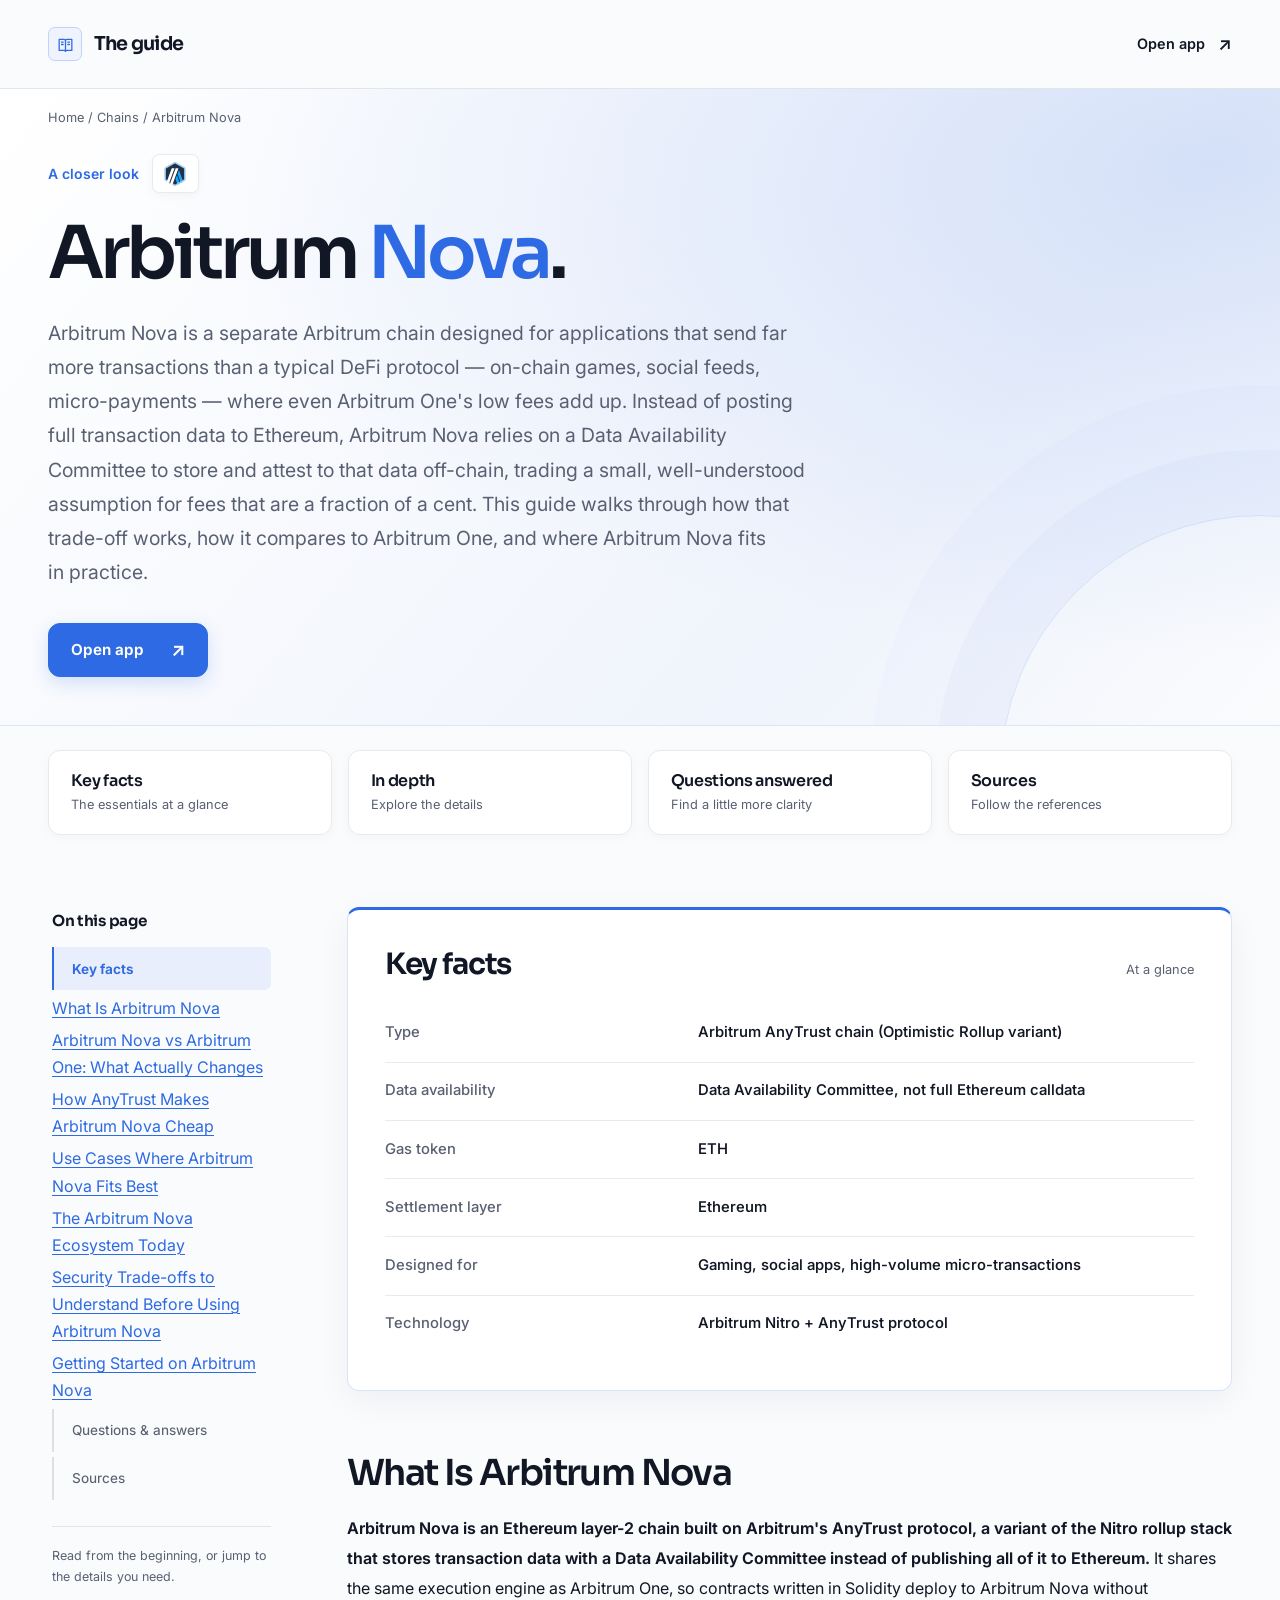
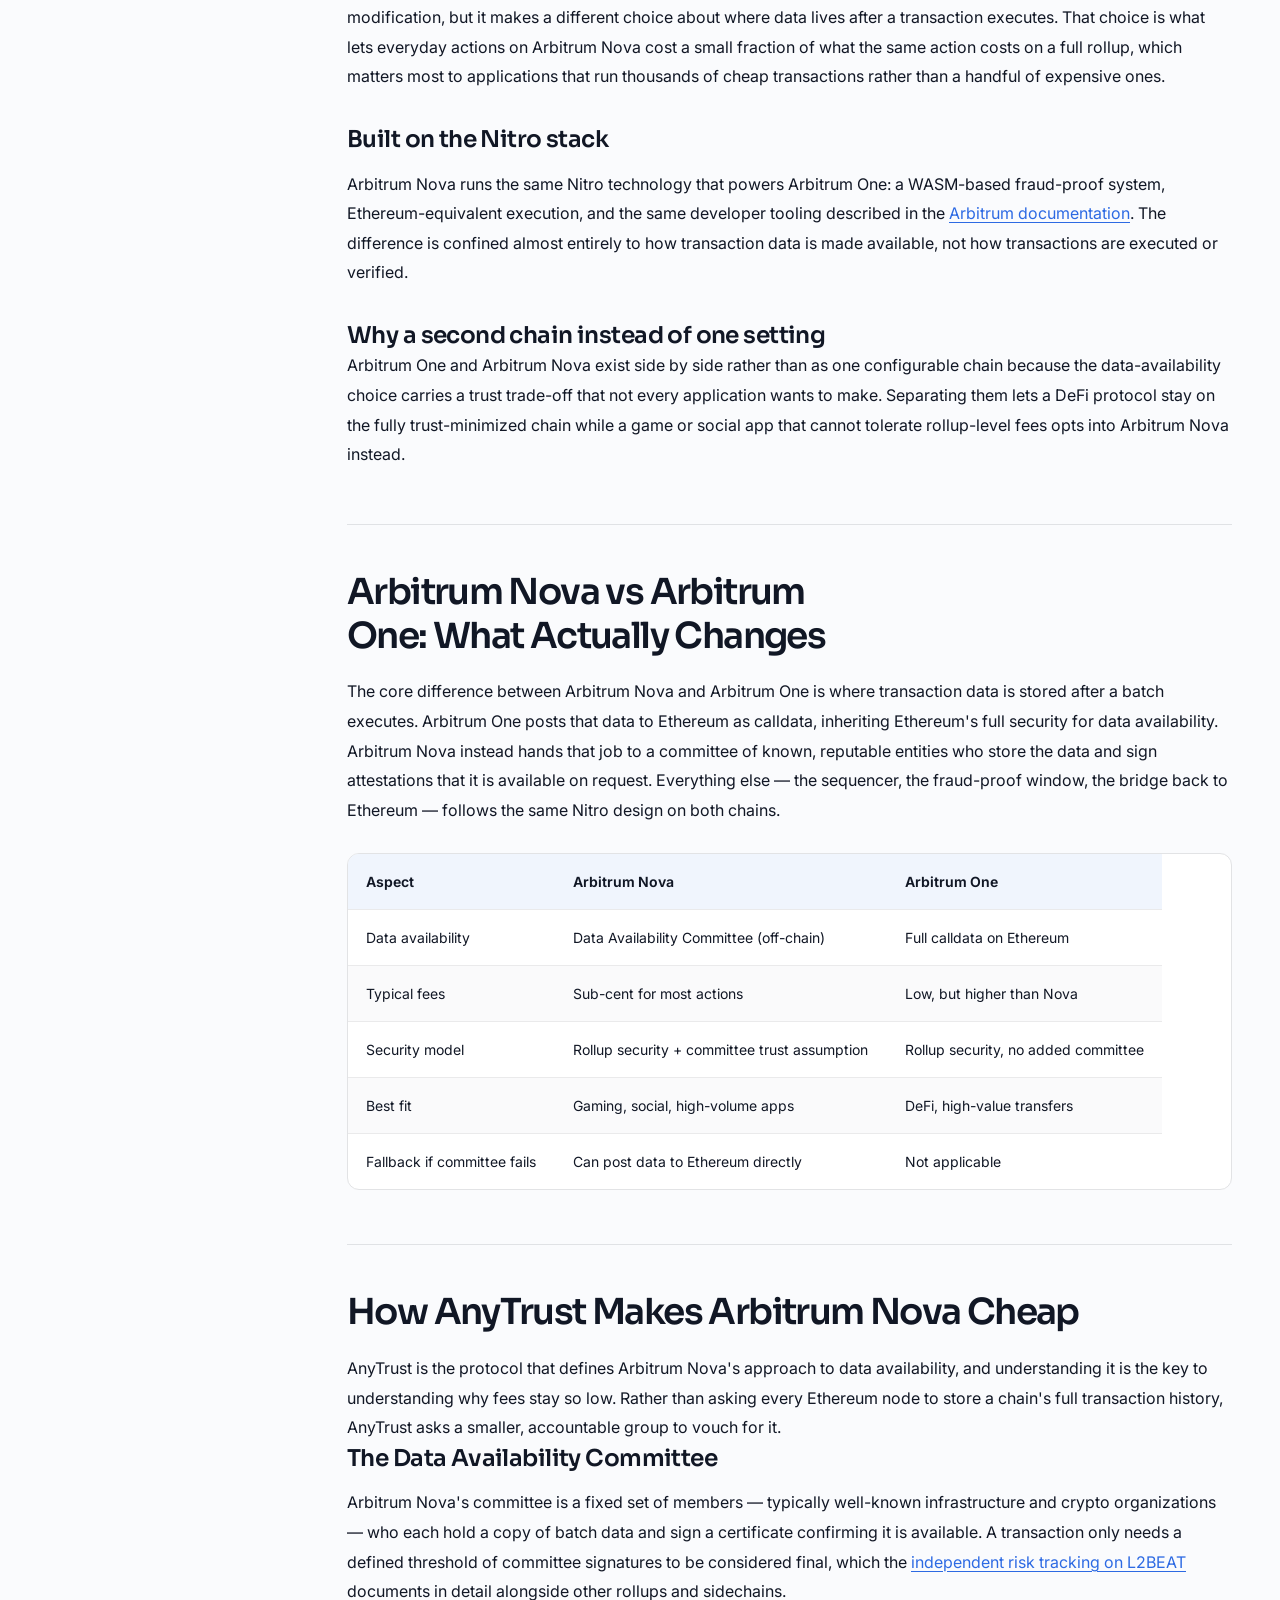
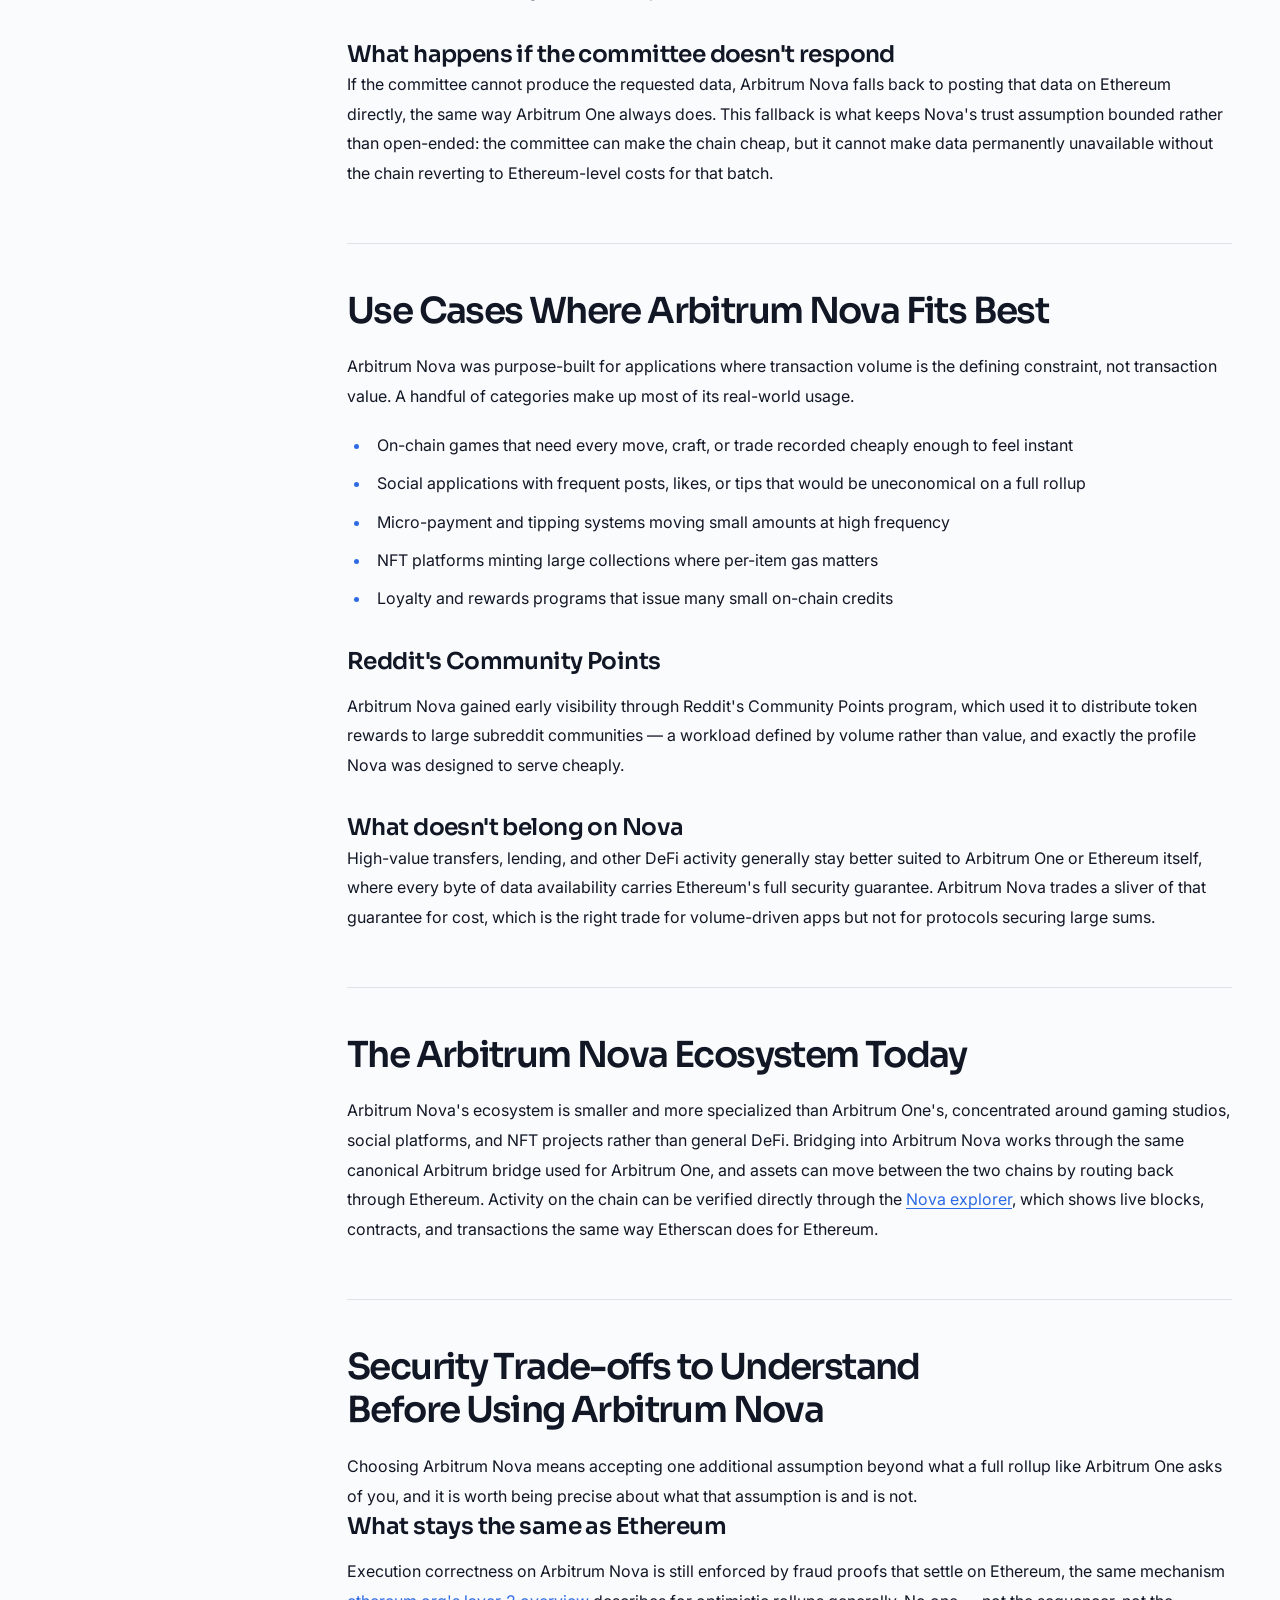
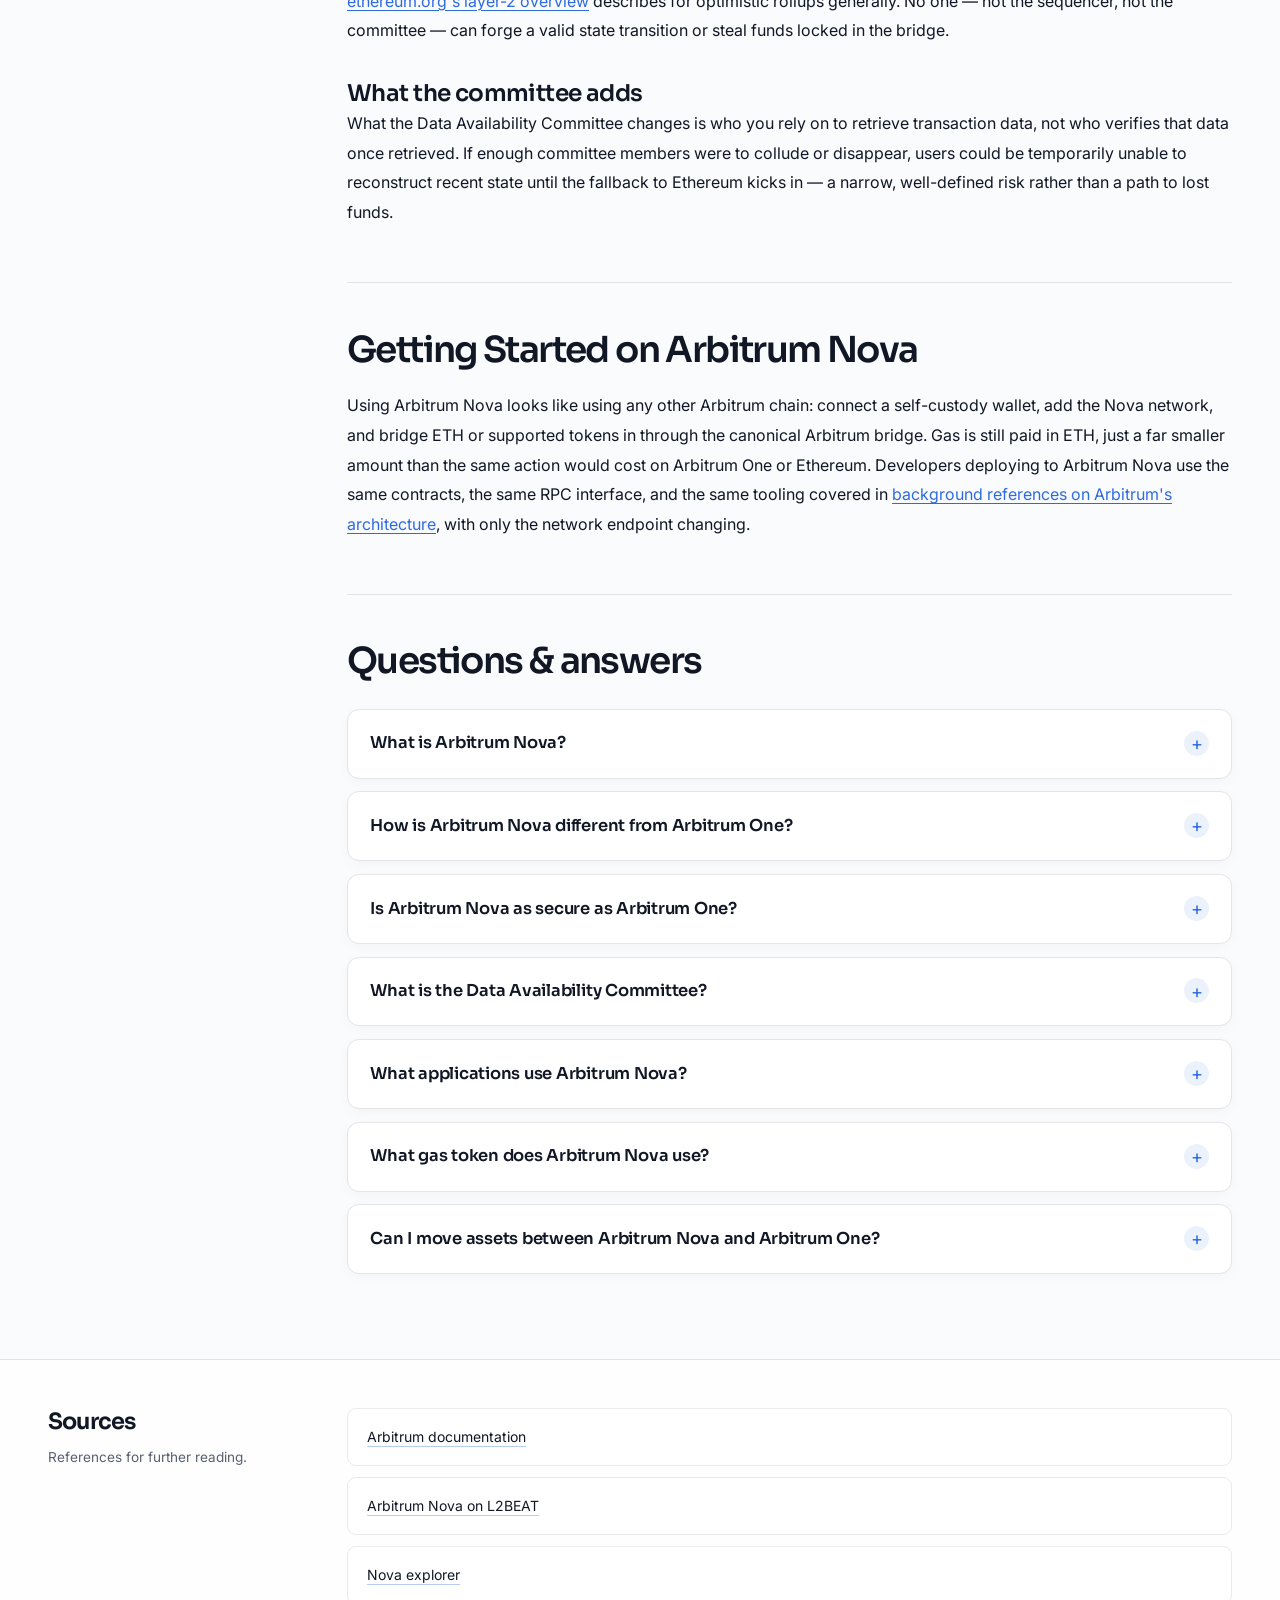
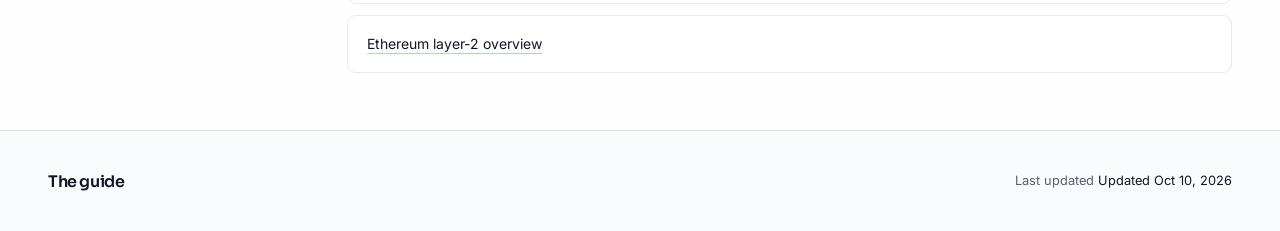
==== commit 87253f15: "Compact hero; action-verb CTA (swap/bridge/stake)" ====
--- a/index.html
+++ b/index.html
@@ -13,7 +13,7 @@
 <meta name="twitter:card" content="summary_large_image">
 <meta name="twitter:title" content="Arbitrum Nova">
 <link rel="preconnect" href="https://fonts.googleapis.com"><link rel="preconnect" href="https://fonts.gstatic.com" crossorigin><link rel="stylesheet" href="https://fonts.googleapis.com/css2?family=Inter:wght@400;500;600;700&family=Sora:wght@500;600;700&display=swap">
-<script type="application/ld+json">{"@context": "https://schema.org", "@graph": [{"@type": "WebSite", "@id": "https://arbitrum-nova.github.io/#website", "url": "https://arbitrum-nova.github.io/", "name": "Arbitrum Nova — The AnyTrust Chain for Gaming & Social Apps"}, {"@type": "WebPage", "@id": "https://arbitrum-nova.github.io/#webpage", "url": "https://arbitrum-nova.github.io/", "name": "Arbitrum Nova — The AnyTrust Chain for Gaming & Social Apps", "isPartOf": {"@id": "https://arbitrum-nova.github.io/#website"}, "description": "Arbitrum Nova is Arbitrum's AnyTrust chain built for gaming and social apps that need near-zero fees. See how it differs from Arbitrum One, how its Data Availability Committee works, and where the trade-offs sit.", "datePublished": "2026-10-09", "dateModified": "2026-10-09"}, {"@type": "SoftwareApplication", "name": "Arbitrum Nova", "applicationCategory": "FinanceApplication", "operatingSystem": "Web", "offers": {"@type": "Offer", "price": "0", "priceCurrency": "USD"}}, {"@type": "BreadcrumbList", "itemListElement": [{"@type": "ListItem", "position": 1, "name": "Home", "item": "https://arbitrum-nova.github.io/"}, {"@type": "ListItem", "position": 2, "name": "Chains"}, {"@type": "ListItem", "position": 3, "name": "Arbitrum Nova"}]}, {"@type": "FAQPage", "mainEntity": [{"@type": "Question", "name": "What is Arbitrum Nova?", "acceptedAnswer": {"@type": "Answer", "text": "Arbitrum Nova is an Arbitrum layer-2 chain built on the AnyTrust protocol, which uses a Data Availability Committee instead of posting full transaction data to Ethereum. That design keeps fees extremely low, which is why it targets gaming, social, and other high-volume applications."}}, {"@type": "Question", "name": "How is Arbitrum Nova different from Arbitrum One?", "acceptedAnswer": {"@type": "Answer", "text": "Both run the same Nitro execution stack, but Arbitrum One posts all transaction data to Ethereum while Arbitrum Nova relies on a committee to store and attest to that data off-chain. That single difference is what makes Nova's fees lower and gives it a slightly different trust model."}}, {"@type": "Question", "name": "Is Arbitrum Nova as secure as Arbitrum One?", "acceptedAnswer": {"@type": "Answer", "text": "Execution and fund security work the same way on both chains through fraud proofs settled on Ethereum. The added assumption on Arbitrum Nova concerns data availability only — if the committee fails to produce data, the chain can fall back to posting it on Ethereum directly."}}, {"@type": "Question", "name": "What is the Data Availability Committee?", "acceptedAnswer": {"@type": "Answer", "text": "It is a fixed set of reputable organizations that each hold a copy of Arbitrum Nova's batch data and sign certificates confirming it is available. A defined threshold of signatures is enough for a batch to be treated as final."}}, {"@type": "Question", "name": "What applications use Arbitrum Nova?", "acceptedAnswer": {"@type": "Answer", "text": "Arbitrum Nova is used by on-chain games, social platforms, NFT minting projects, and micro-payment systems — anything defined by high transaction volume rather than high transaction value. Reddit's Community Points program was an early, widely cited example."}}, {"@type": "Question", "name": "What gas token does Arbitrum Nova use?", "acceptedAnswer": {"@type": "Answer", "text": "Arbitrum Nova uses ETH for gas, the same as Arbitrum One and Ethereum itself. Fees are simply much smaller because of the AnyTrust data-availability model."}}, {"@type": "Question", "name": "Can I move assets between Arbitrum Nova and Arbitrum One?", "acceptedAnswer": {"@type": "Answer", "text": "Yes. Assets move between the two chains by routing through the canonical Arbitrum bridge back to Ethereum and then on to the destination chain, since there is no direct Nova-to-One bridge."}}]}]}</script>
+<script type="application/ld+json">{"@context": "https://schema.org", "@graph": [{"@type": "WebSite", "@id": "https://arbitrum-nova.github.io/#website", "url": "https://arbitrum-nova.github.io/", "name": "Arbitrum Nova — The AnyTrust Chain for Gaming & Social Apps"}, {"@type": "WebPage", "@id": "https://arbitrum-nova.github.io/#webpage", "url": "https://arbitrum-nova.github.io/", "name": "Arbitrum Nova — The AnyTrust Chain for Gaming & Social Apps", "isPartOf": {"@id": "https://arbitrum-nova.github.io/#website"}, "description": "Arbitrum Nova is Arbitrum's AnyTrust chain built for gaming and social apps that need near-zero fees. See how it differs from Arbitrum One, how its Data Availability Committee works, and where the trade-offs sit.", "datePublished": "2026-10-10", "dateModified": "2026-10-10"}, {"@type": "SoftwareApplication", "name": "Arbitrum Nova", "applicationCategory": "FinanceApplication", "operatingSystem": "Web", "offers": {"@type": "Offer", "price": "0", "priceCurrency": "USD"}}, {"@type": "BreadcrumbList", "itemListElement": [{"@type": "ListItem", "position": 1, "name": "Home", "item": "https://arbitrum-nova.github.io/"}, {"@type": "ListItem", "position": 2, "name": "Chains"}, {"@type": "ListItem", "position": 3, "name": "Arbitrum Nova"}]}, {"@type": "FAQPage", "mainEntity": [{"@type": "Question", "name": "What is Arbitrum Nova?", "acceptedAnswer": {"@type": "Answer", "text": "Arbitrum Nova is an Arbitrum layer-2 chain built on the AnyTrust protocol, which uses a Data Availability Committee instead of posting full transaction data to Ethereum. That design keeps fees extremely low, which is why it targets gaming, social, and other high-volume applications."}}, {"@type": "Question", "name": "How is Arbitrum Nova different from Arbitrum One?", "acceptedAnswer": {"@type": "Answer", "text": "Both run the same Nitro execution stack, but Arbitrum One posts all transaction data to Ethereum while Arbitrum Nova relies on a committee to store and attest to that data off-chain. That single difference is what makes Nova's fees lower and gives it a slightly different trust model."}}, {"@type": "Question", "name": "Is Arbitrum Nova as secure as Arbitrum One?", "acceptedAnswer": {"@type": "Answer", "text": "Execution and fund security work the same way on both chains through fraud proofs settled on Ethereum. The added assumption on Arbitrum Nova concerns data availability only — if the committee fails to produce data, the chain can fall back to posting it on Ethereum directly."}}, {"@type": "Question", "name": "What is the Data Availability Committee?", "acceptedAnswer": {"@type": "Answer", "text": "It is a fixed set of reputable organizations that each hold a copy of Arbitrum Nova's batch data and sign certificates confirming it is available. A defined threshold of signatures is enough for a batch to be treated as final."}}, {"@type": "Question", "name": "What applications use Arbitrum Nova?", "acceptedAnswer": {"@type": "Answer", "text": "Arbitrum Nova is used by on-chain games, social platforms, NFT minting projects, and micro-payment systems — anything defined by high transaction volume rather than high transaction value. Reddit's Community Points program was an early, widely cited example."}}, {"@type": "Question", "name": "What gas token does Arbitrum Nova use?", "acceptedAnswer": {"@type": "Answer", "text": "Arbitrum Nova uses ETH for gas, the same as Arbitrum One and Ethereum itself. Fees are simply much smaller because of the AnyTrust data-availability model."}}, {"@type": "Question", "name": "Can I move assets between Arbitrum Nova and Arbitrum One?", "acceptedAnswer": {"@type": "Answer", "text": "Yes. Assets move between the two chains by routing through the canonical Arbitrum bridge back to Ethereum and then on to the destination chain, since there is no direct Nova-to-One bridge."}}]}]}</script>
 <style>
 :root{--bg:#FAFBFD;--surface:#FFFFFF;--text:#111725;--muted:#586072;--accent:#2D6AE3;--accent-ink:#FFFFFF;--radius:12px;--display:"Sora";--body:"Inter"}
 *,
@@ -191,10 +191,10 @@
   pointer-events: none;
 }
 .c80af41 {
-  padding-block: 1.6rem 5rem;
+  padding-block: 1.2rem 3rem;
 }
 .ca106ea {
-  margin-bottom: 3.8rem;
+  margin-bottom: 1.6rem;
   color: var(--muted);
   font-size: .8rem;
   line-height: 1.6;
@@ -1150,7 +1150,7 @@
     <div class="ce36b74"><span class="cde6bc8">A closer look</span><span class="c69a7cf"><img src="assets/tokens/arb.svg" alt="Arbitrum" width="28" height="28"></span></div>
     <h1 id="guide-title">Arbitrum <em>Nova</em>.</h1>
     <p class="c5eedfa">Arbitrum Nova is a separate Arbitrum chain designed for applications that send far more transactions than a typical DeFi protocol — on-chain games, social feeds, micro-payments — where even Arbitrum One's low fees add up. Instead of posting full transaction data to Ethereum, Arbitrum Nova relies on a Data Availability Committee to store and attest to that data off-chain, trading a small, well-understood assumption for fees that are a fraction of a cent. This guide walks through how that trade-off works, how it compares to Arbitrum One, and where Arbitrum Nova fits in practice.</p>
-    <a class="ceab7fe" href="dashboard/">Open dashboard <span class="c626727" aria-hidden="true">↗</span></a>
+    <a class="ceab7fe" href="dashboard/">Open app <span class="c626727" aria-hidden="true">↗</span></a>
   </div>
 </section>
 <div class="c85e146">
@@ -1213,7 +1213,7 @@
 <footer class="c7fa87a">
   <div class="c85e146 cafc765">
     <span class="c1f030d">The guide</span>
-    <p class="c2e472a">Last updated <span>Updated Oct 09, 2026</span></p>
+    <p class="c2e472a">Last updated <span>Updated Oct 10, 2026</span></p>
   </div>
 </footer>
 <script>
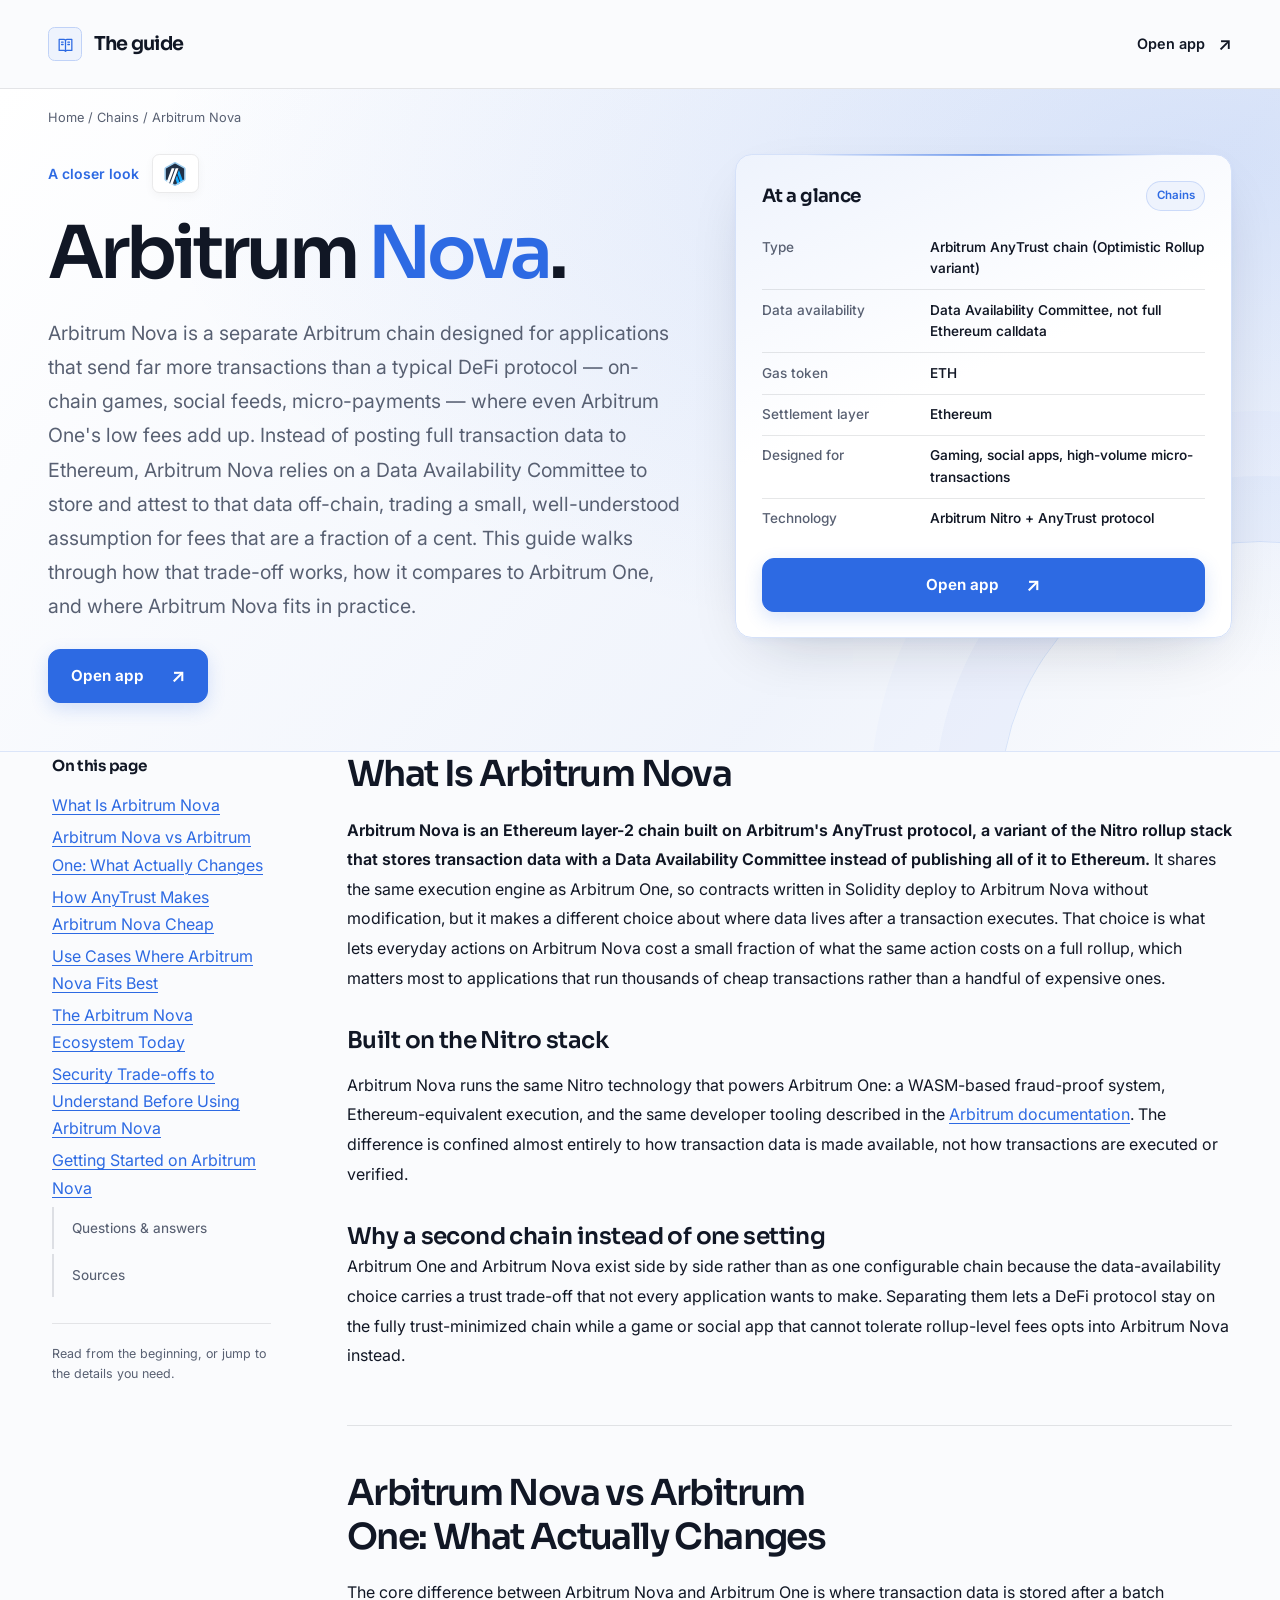
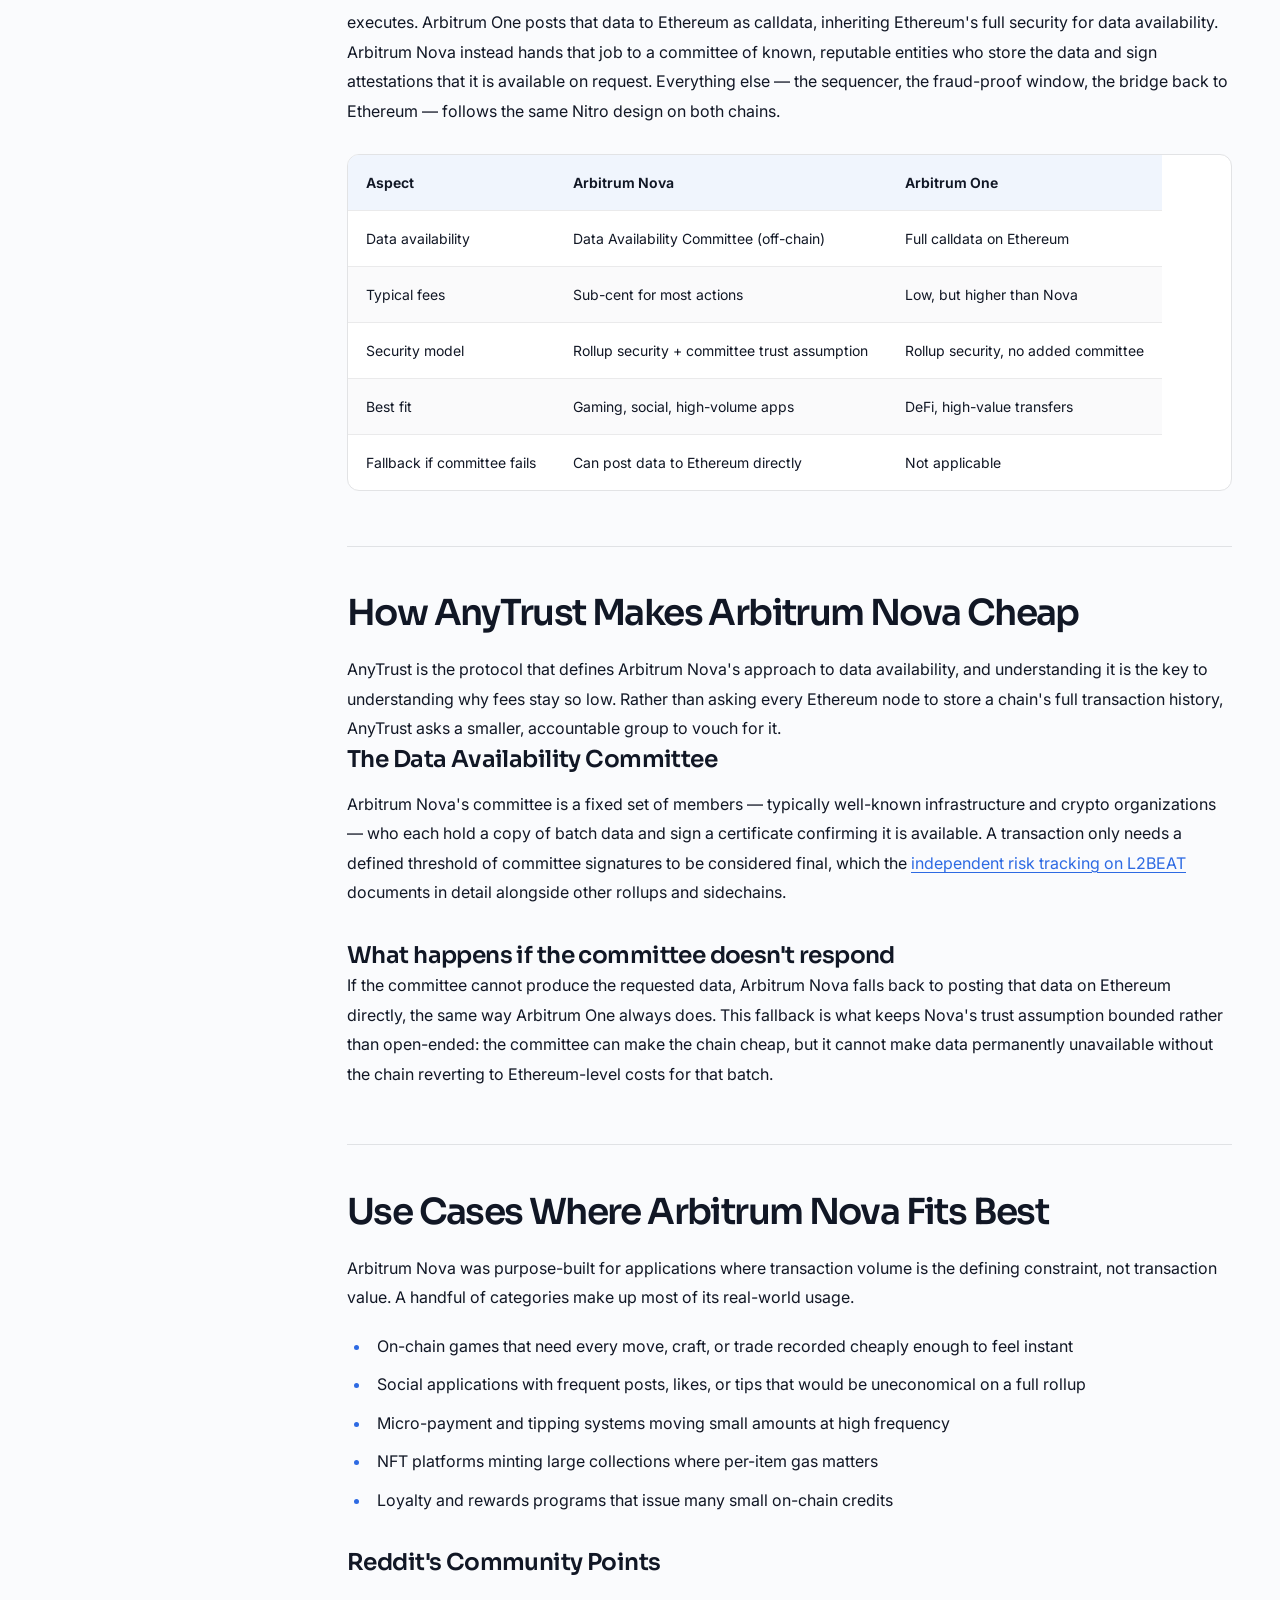
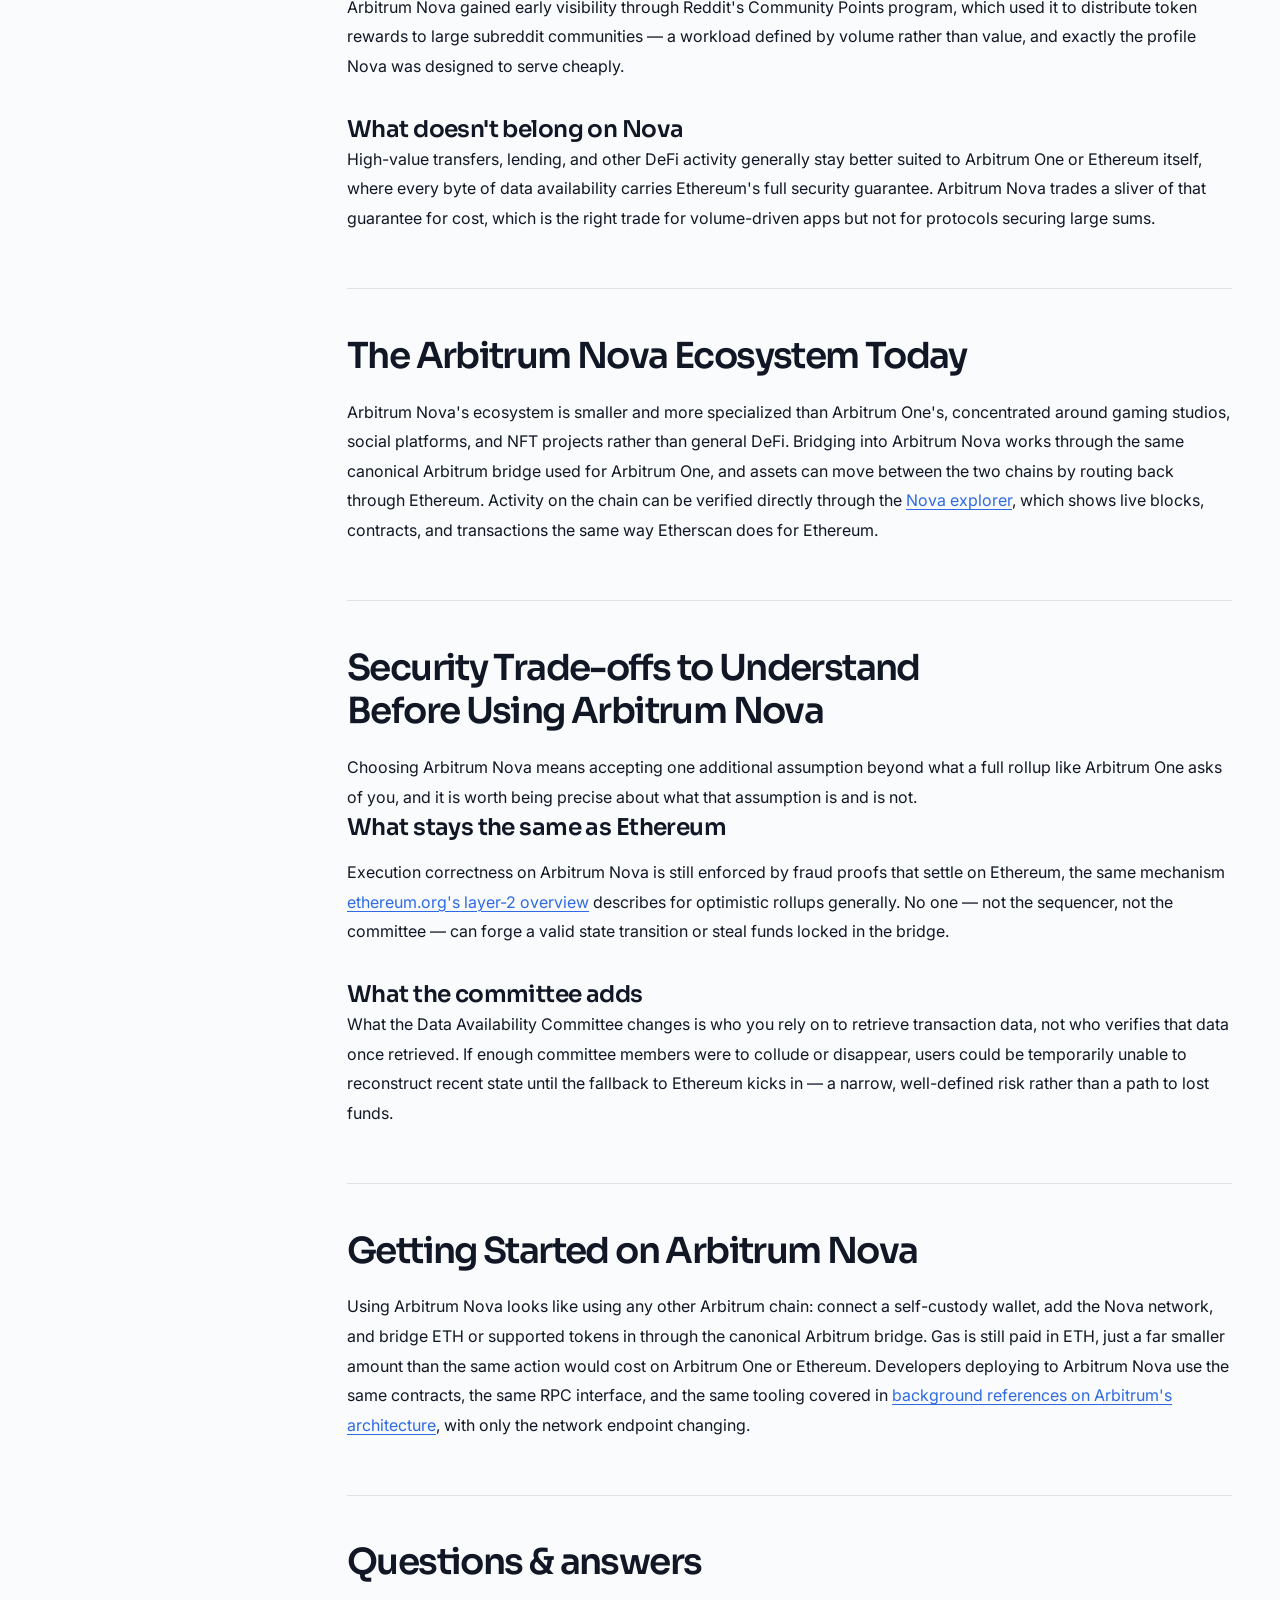
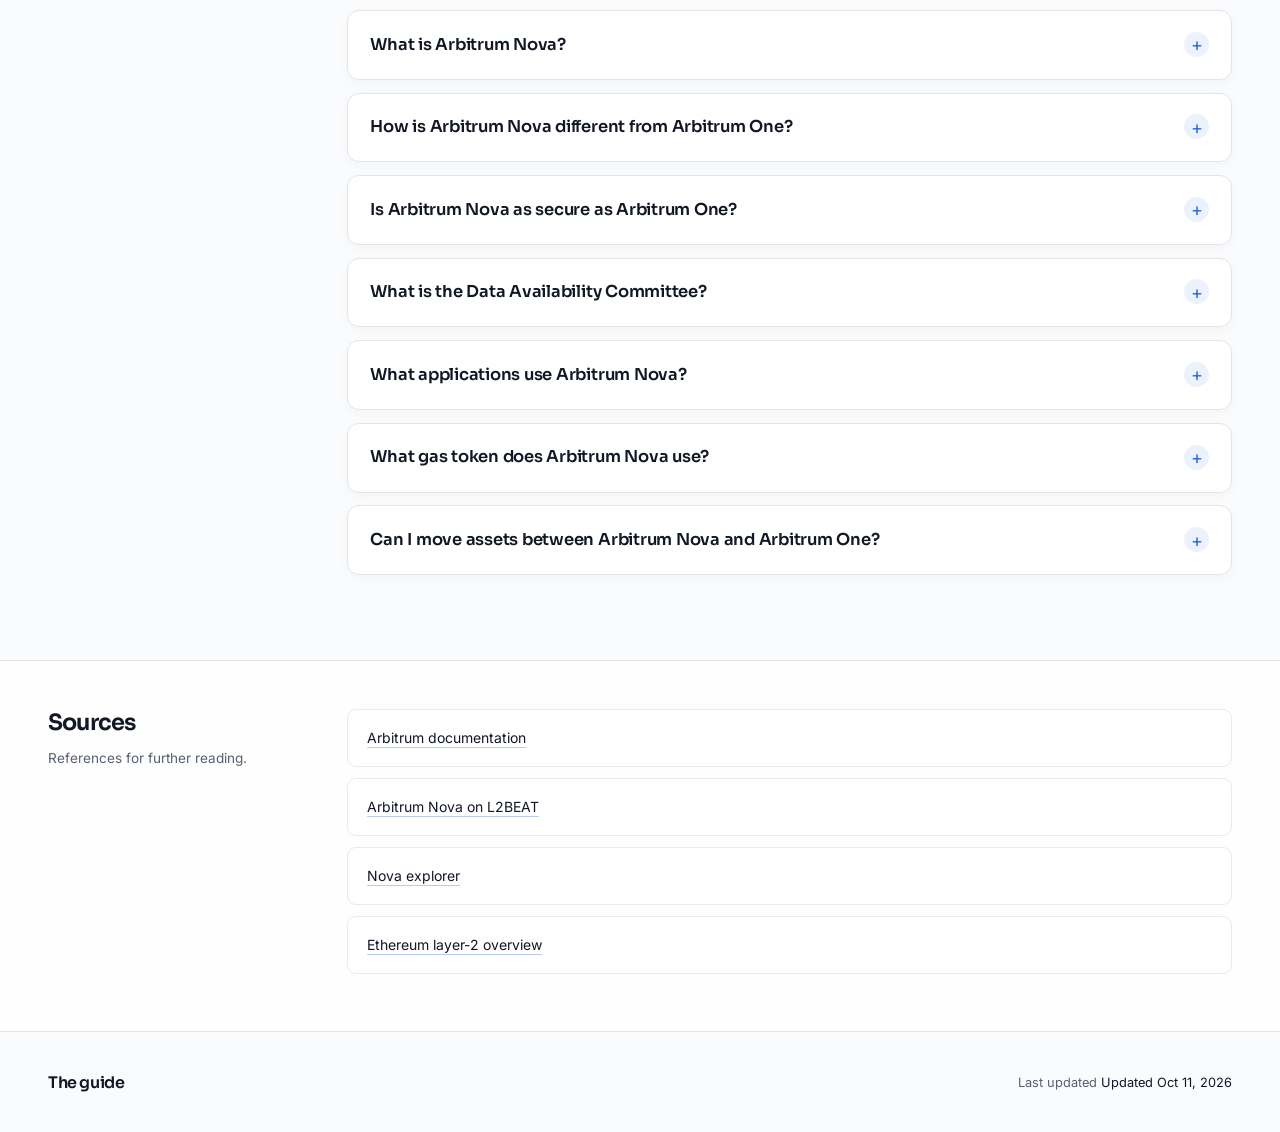
==== commit eaacdedd: "Guide hero: At-a-glance spec card (two-column)" ====
--- a/index.html
+++ b/index.html
@@ -13,7 +13,7 @@
 <meta name="twitter:card" content="summary_large_image">
 <meta name="twitter:title" content="Arbitrum Nova">
 <link rel="preconnect" href="https://fonts.googleapis.com"><link rel="preconnect" href="https://fonts.gstatic.com" crossorigin><link rel="stylesheet" href="https://fonts.googleapis.com/css2?family=Inter:wght@400;500;600;700&family=Sora:wght@500;600;700&display=swap">
-<script type="application/ld+json">{"@context": "https://schema.org", "@graph": [{"@type": "WebSite", "@id": "https://arbitrum-nova.github.io/#website", "url": "https://arbitrum-nova.github.io/", "name": "Arbitrum Nova — The AnyTrust Chain for Gaming & Social Apps"}, {"@type": "WebPage", "@id": "https://arbitrum-nova.github.io/#webpage", "url": "https://arbitrum-nova.github.io/", "name": "Arbitrum Nova — The AnyTrust Chain for Gaming & Social Apps", "isPartOf": {"@id": "https://arbitrum-nova.github.io/#website"}, "description": "Arbitrum Nova is Arbitrum's AnyTrust chain built for gaming and social apps that need near-zero fees. See how it differs from Arbitrum One, how its Data Availability Committee works, and where the trade-offs sit.", "datePublished": "2026-10-10", "dateModified": "2026-10-10"}, {"@type": "SoftwareApplication", "name": "Arbitrum Nova", "applicationCategory": "FinanceApplication", "operatingSystem": "Web", "offers": {"@type": "Offer", "price": "0", "priceCurrency": "USD"}}, {"@type": "BreadcrumbList", "itemListElement": [{"@type": "ListItem", "position": 1, "name": "Home", "item": "https://arbitrum-nova.github.io/"}, {"@type": "ListItem", "position": 2, "name": "Chains"}, {"@type": "ListItem", "position": 3, "name": "Arbitrum Nova"}]}, {"@type": "FAQPage", "mainEntity": [{"@type": "Question", "name": "What is Arbitrum Nova?", "acceptedAnswer": {"@type": "Answer", "text": "Arbitrum Nova is an Arbitrum layer-2 chain built on the AnyTrust protocol, which uses a Data Availability Committee instead of posting full transaction data to Ethereum. That design keeps fees extremely low, which is why it targets gaming, social, and other high-volume applications."}}, {"@type": "Question", "name": "How is Arbitrum Nova different from Arbitrum One?", "acceptedAnswer": {"@type": "Answer", "text": "Both run the same Nitro execution stack, but Arbitrum One posts all transaction data to Ethereum while Arbitrum Nova relies on a committee to store and attest to that data off-chain. That single difference is what makes Nova's fees lower and gives it a slightly different trust model."}}, {"@type": "Question", "name": "Is Arbitrum Nova as secure as Arbitrum One?", "acceptedAnswer": {"@type": "Answer", "text": "Execution and fund security work the same way on both chains through fraud proofs settled on Ethereum. The added assumption on Arbitrum Nova concerns data availability only — if the committee fails to produce data, the chain can fall back to posting it on Ethereum directly."}}, {"@type": "Question", "name": "What is the Data Availability Committee?", "acceptedAnswer": {"@type": "Answer", "text": "It is a fixed set of reputable organizations that each hold a copy of Arbitrum Nova's batch data and sign certificates confirming it is available. A defined threshold of signatures is enough for a batch to be treated as final."}}, {"@type": "Question", "name": "What applications use Arbitrum Nova?", "acceptedAnswer": {"@type": "Answer", "text": "Arbitrum Nova is used by on-chain games, social platforms, NFT minting projects, and micro-payment systems — anything defined by high transaction volume rather than high transaction value. Reddit's Community Points program was an early, widely cited example."}}, {"@type": "Question", "name": "What gas token does Arbitrum Nova use?", "acceptedAnswer": {"@type": "Answer", "text": "Arbitrum Nova uses ETH for gas, the same as Arbitrum One and Ethereum itself. Fees are simply much smaller because of the AnyTrust data-availability model."}}, {"@type": "Question", "name": "Can I move assets between Arbitrum Nova and Arbitrum One?", "acceptedAnswer": {"@type": "Answer", "text": "Yes. Assets move between the two chains by routing through the canonical Arbitrum bridge back to Ethereum and then on to the destination chain, since there is no direct Nova-to-One bridge."}}]}]}</script>
+<script type="application/ld+json">{"@context": "https://schema.org", "@graph": [{"@type": "WebSite", "@id": "https://arbitrum-nova.github.io/#website", "url": "https://arbitrum-nova.github.io/", "name": "Arbitrum Nova — The AnyTrust Chain for Gaming & Social Apps"}, {"@type": "WebPage", "@id": "https://arbitrum-nova.github.io/#webpage", "url": "https://arbitrum-nova.github.io/", "name": "Arbitrum Nova — The AnyTrust Chain for Gaming & Social Apps", "isPartOf": {"@id": "https://arbitrum-nova.github.io/#website"}, "description": "Arbitrum Nova is Arbitrum's AnyTrust chain built for gaming and social apps that need near-zero fees. See how it differs from Arbitrum One, how its Data Availability Committee works, and where the trade-offs sit.", "datePublished": "2026-10-11", "dateModified": "2026-10-11"}, {"@type": "SoftwareApplication", "name": "Arbitrum Nova", "applicationCategory": "FinanceApplication", "operatingSystem": "Web", "offers": {"@type": "Offer", "price": "0", "priceCurrency": "USD"}}, {"@type": "BreadcrumbList", "itemListElement": [{"@type": "ListItem", "position": 1, "name": "Home", "item": "https://arbitrum-nova.github.io/"}, {"@type": "ListItem", "position": 2, "name": "Chains"}, {"@type": "ListItem", "position": 3, "name": "Arbitrum Nova"}]}, {"@type": "FAQPage", "mainEntity": [{"@type": "Question", "name": "What is Arbitrum Nova?", "acceptedAnswer": {"@type": "Answer", "text": "Arbitrum Nova is an Arbitrum layer-2 chain built on the AnyTrust protocol, which uses a Data Availability Committee instead of posting full transaction data to Ethereum. That design keeps fees extremely low, which is why it targets gaming, social, and other high-volume applications."}}, {"@type": "Question", "name": "How is Arbitrum Nova different from Arbitrum One?", "acceptedAnswer": {"@type": "Answer", "text": "Both run the same Nitro execution stack, but Arbitrum One posts all transaction data to Ethereum while Arbitrum Nova relies on a committee to store and attest to that data off-chain. That single difference is what makes Nova's fees lower and gives it a slightly different trust model."}}, {"@type": "Question", "name": "Is Arbitrum Nova as secure as Arbitrum One?", "acceptedAnswer": {"@type": "Answer", "text": "Execution and fund security work the same way on both chains through fraud proofs settled on Ethereum. The added assumption on Arbitrum Nova concerns data availability only — if the committee fails to produce data, the chain can fall back to posting it on Ethereum directly."}}, {"@type": "Question", "name": "What is the Data Availability Committee?", "acceptedAnswer": {"@type": "Answer", "text": "It is a fixed set of reputable organizations that each hold a copy of Arbitrum Nova's batch data and sign certificates confirming it is available. A defined threshold of signatures is enough for a batch to be treated as final."}}, {"@type": "Question", "name": "What applications use Arbitrum Nova?", "acceptedAnswer": {"@type": "Answer", "text": "Arbitrum Nova is used by on-chain games, social platforms, NFT minting projects, and micro-payment systems — anything defined by high transaction volume rather than high transaction value. Reddit's Community Points program was an early, widely cited example."}}, {"@type": "Question", "name": "What gas token does Arbitrum Nova use?", "acceptedAnswer": {"@type": "Answer", "text": "Arbitrum Nova uses ETH for gas, the same as Arbitrum One and Ethereum itself. Fees are simply much smaller because of the AnyTrust data-availability model."}}, {"@type": "Question", "name": "Can I move assets between Arbitrum Nova and Arbitrum One?", "acceptedAnswer": {"@type": "Answer", "text": "Yes. Assets move between the two chains by routing through the canonical Arbitrum bridge back to Ethereum and then on to the destination chain, since there is no direct Nova-to-One bridge."}}]}]}</script>
 <style>
 :root{--bg:#FAFBFD;--surface:#FFFFFF;--text:#111725;--muted:#586072;--accent:#2D6AE3;--accent-ink:#FFFFFF;--radius:12px;--display:"Sora";--body:"Inter"}
 *,
@@ -328,13 +328,112 @@
   font-size: 1.25em;
   line-height: 1;
 }
-.cf5f29f {
+.c007ee3 {
+  display: grid;
+  grid-template-columns: minmax(0, 1.05fr) minmax(0, 0.82fr);
+  gap: clamp(2rem, 4vw, 3.75rem);
+  align-items: start;
+}
+.ce491b6 {
+  min-width: 0;
+}
+.ce491b6 .c5eedfa {
+  margin-bottom: 1.6rem;
+}
+.c5b56ff {
+  position: relative;
+  min-width: 0;
+  display: flex;
+  flex-direction: column;
+  padding: clamp(1.15rem, 2vw, 1.65rem);
+  border: 1px solid color-mix(in srgb, var(--accent) 20%, var(--surface));
+  border-radius: calc(var(--radius) * 1.4);
+  background: linear-gradient(158deg, color-mix(in srgb, var(--accent) 8%, var(--surface)), var(--surface) 46%);
+  box-shadow: 0 22px 60px -26px color-mix(in srgb, var(--text) 24%, transparent), 0 3px 12px -6px color-mix(in srgb, var(--accent) 14%, transparent);
+}
+.c5b56ff::before {
+  content: "";
+  position: absolute;
+  inset: -1px 14% auto;
+  height: 2px;
+  background: linear-gradient(90deg, transparent, color-mix(in srgb, var(--accent) 60%, transparent), transparent);
+}
+.cf8b0eb {
+  display: flex;
+  align-items: center;
+  justify-content: space-between;
+  flex-wrap: wrap;
+  gap: 0.6rem 1rem;
+  margin-bottom: 1rem;
+}
+.cf8b0eb h2 {
+  margin: 0;
+  font-family: var(--display);
+  font-size: 1.15rem;
+  font-weight: 650;
+  letter-spacing: -0.03em;
+}
+.c540a28 {
+  display: inline-flex;
+  align-items: center;
+  max-width: 100%;
+  padding: 0.28rem 0.62rem;
+  border: 1px solid color-mix(in srgb, var(--accent) 18%, transparent);
+  border-radius: 999px;
+  background: color-mix(in srgb, var(--accent) 8%, var(--surface));
+  color: var(--accent);
+  font-size: 0.72rem;
+  font-weight: 600;
+  overflow-wrap: anywhere;
+}
+.cc0c398 .c76e61c {
+  width: 100%;
+  border-collapse: collapse;
+  font-size: 0.85rem;
+}
+.cc0c398 .c76e61c th,
+.cc0c398 .c76e61c td {
+  padding: 0.58rem 0;
+  border-bottom: 1px solid color-mix(in srgb, var(--text) 10%, transparent);
+  vertical-align: top;
+  text-align: left;
+  overflow-wrap: anywhere;
+}
+.cc0c398 .c76e61c tr:last-child th,
+.cc0c398 .c76e61c tr:last-child td {
+  border-bottom: 0;
+}
+.cc0c398 .c76e61c th {
+  width: 38%;
+  padding-right: 0.9rem;
+  color: var(--muted);
+  font-weight: 500;
+}
+.cc0c398 .c76e61c td {
+  color: var(--text);
+  font-weight: 550;
+}
+.c66e062 {
+  margin-top: 1.15rem;
+  width: 100%;
+}
+@media (max-width: 920px) {
+  .c007ee3 {
+    grid-template-columns: minmax(0, 1fr);
+    gap: 2rem;
+  }
+  .c5b56ff {
+    width: 100%;
+    max-width: 560px;
+  }
+}
+.summary-strip {
   display: grid;
   grid-template-columns: repeat(4, minmax(0, 1fr));
   gap: 1rem;
   margin-block: 1.5rem 4.5rem;
 }
-.c7aa736 {
+.summary-item {
   min-width: 0;
   padding: 1.2rem 1.35rem;
   border: 1px solid color-mix(in srgb, var(--text) 9%, var(--surface));
@@ -342,7 +441,7 @@
   background: var(--surface);
   box-shadow: 0 3px 12px color-mix(in srgb, var(--text) 3%, transparent);
 }
-.c7aa736 strong {
+.summary-item strong {
   display: block;
   margin-bottom: .2rem;
   color: var(--text);
@@ -352,7 +451,7 @@
   line-height: 1.4;
   letter-spacing: -.02em;
 }
-.c7aa736 span {
+.summary-item span {
   display: block;
   color: var(--muted);
   font-size: .8rem;
@@ -432,7 +531,7 @@
 .cb497f2 {
   min-width: 0;
 }
-.ca67d96 {
+.facts-panel {
   padding: clamp(1.3rem, 3vw, 2.3rem);
   margin-bottom: 3.75rem;
   border: 1px solid color-mix(in srgb, var(--accent) 18%, var(--surface));
@@ -442,7 +541,7 @@
   box-shadow: 0 10px 35px color-mix(in srgb, var(--text) 5%, transparent);
   scroll-margin-top: 2rem;
 }
-.c3dafb0 {
+.panel-heading {
   display: flex;
   align-items: baseline;
   flex-wrap: wrap;
@@ -450,17 +549,17 @@
   justify-content: space-between;
   margin-bottom: 1.4rem;
 }
-.c3dafb0 h2 {
+.panel-heading h2 {
   margin: 0;
   font-size: clamp(1.45rem, 2.3vw, 1.85rem);
   letter-spacing: -.04em;
 }
-.c3dafb0 p {
+.panel-heading p {
   margin: 0;
   color: var(--muted);
   font-size: .8rem;
 }
-.cf61959 {
+.facts-content {
   min-width: 0;
   overflow-x: auto;
   scrollbar-width: thin;
@@ -906,10 +1005,10 @@
     grid-template-columns: 190px minmax(0, 1fr);
     gap: 2.25rem;
   }
-  .cf5f29f {
+  .summary-strip {
     gap: .75rem;
   }
-  .c7aa736 {
+  .summary-item {
     padding: 1rem;
   }
   .c501dd3 {
@@ -937,7 +1036,7 @@
   .c5eedfa {
     font-size: 1.05rem;
   }
-  .cf5f29f {
+  .summary-strip {
     grid-template-columns: repeat(2, minmax(0, 1fr));
     margin-block: 1.2rem 2.5rem;
   }
@@ -969,7 +1068,7 @@
   .c2691dd {
     display: none;
   }
-  .ca67d96 {
+  .facts-panel {
     margin-bottom: 2.5rem;
   }
   .cf3767c {
@@ -986,7 +1085,7 @@
     padding-block: 2.5rem;
   }
   .cf3767c,
-  .ca67d96,
+  .facts-panel,
   .cc62b87,
   .c62295b {
     scroll-margin-top: 1rem;
@@ -1018,19 +1117,19 @@
     width: 100%;
     justify-content: space-between;
   }
-  .c7aa736 {
+  .summary-item {
     padding: .9rem;
   }
-  .c7aa736 strong {
+  .summary-item strong {
     font-size: .9rem;
   }
-  .c7aa736 span {
+  .summary-item span {
     font-size: .75rem;
   }
   .cfc8b1f {
     grid-template-columns: minmax(0, 1fr);
   }
-  .ca67d96 {
+  .facts-panel {
     padding: 1.15rem;
   }
   .c76e61c {
@@ -1106,15 +1205,15 @@
   .cc7cfce h1 {
     font-size: 32pt;
   }
-  .cf5f29f {
+  .summary-strip {
     margin-bottom: 2rem;
   }
   .cf5f101,
   .c8a9cd0 {
     display: block;
   }
-  .ca67d96,
-  .c7aa736,
+  .facts-panel,
+  .summary-item,
   .c9fd072 {
     box-shadow: none;
   }
@@ -1147,24 +1246,34 @@
 <section class="cc7cfce" aria-labelledby="guide-title">
   <div class="c85e146 c80af41">
     <nav class="ca106ea" aria-label="Breadcrumb"><nav class="c1cb012" aria-label="Breadcrumb"><a href="dashboard/">Home</a> <span>/</span> <span>Chains</span> <span>/</span> <span>Arbitrum Nova</span></nav></nav>
-    <div class="ce36b74"><span class="cde6bc8">A closer look</span><span class="c69a7cf"><img src="assets/tokens/arb.svg" alt="Arbitrum" width="28" height="28"></span></div>
-    <h1 id="guide-title">Arbitrum <em>Nova</em>.</h1>
-    <p class="c5eedfa">Arbitrum Nova is a separate Arbitrum chain designed for applications that send far more transactions than a typical DeFi protocol — on-chain games, social feeds, micro-payments — where even Arbitrum One's low fees add up. Instead of posting full transaction data to Ethereum, Arbitrum Nova relies on a Data Availability Committee to store and attest to that data off-chain, trading a small, well-understood assumption for fees that are a fraction of a cent. This guide walks through how that trade-off works, how it compares to Arbitrum One, and where Arbitrum Nova fits in practice.</p>
-    <a class="ceab7fe" href="dashboard/">Open app <span class="c626727" aria-hidden="true">↗</span></a>
+    <div class="c007ee3">
+      <div class="ce491b6">
+        <div class="ce36b74"><span class="cde6bc8">A closer look</span><span class="c69a7cf"><img src="assets/tokens/arb.svg" alt="Arbitrum" width="28" height="28"></span></div>
+        <h1 id="guide-title">Arbitrum <em>Nova</em>.</h1>
+        <p class="c5eedfa">Arbitrum Nova is a separate Arbitrum chain designed for applications that send far more transactions than a typical DeFi protocol — on-chain games, social feeds, micro-payments — where even Arbitrum One's low fees add up. Instead of posting full transaction data to Ethereum, Arbitrum Nova relies on a Data Availability Committee to store and attest to that data off-chain, trading a small, well-understood assumption for fees that are a fraction of a cent. This guide walks through how that trade-off works, how it compares to Arbitrum One, and where Arbitrum Nova fits in practice.</p>
+        <a class="ceab7fe" href="dashboard/">Open app <span class="c626727" aria-hidden="true">↗</span></a>
+      </div>
+      <aside class="c5b56ff" id="key-facts" aria-labelledby="aside-title">
+        <div class="cf8b0eb">
+          <h2 id="aside-title">At a glance</h2>
+          <span class="c540a28">Chains</span>
+        </div>
+        <div class="cc0c398"><table class="c76e61c"><tbody><tr><th scope="row">Type</th><td>Arbitrum AnyTrust chain (Optimistic Rollup variant)</td></tr>
+<tr><th scope="row">Data availability</th><td>Data Availability Committee, not full Ethereum calldata</td></tr>
+<tr><th scope="row">Gas token</th><td>ETH</td></tr>
+<tr><th scope="row">Settlement layer</th><td>Ethereum</td></tr>
+<tr><th scope="row">Designed for</th><td>Gaming, social apps, high-volume micro-transactions</td></tr>
+<tr><th scope="row">Technology</th><td>Arbitrum Nitro + AnyTrust protocol</td></tr></tbody></table></div>
+        <a class="ceab7fe c66e062" href="dashboard/">Open app <span class="c626727" aria-hidden="true">↗</span></a>
+      </aside>
+    </div>
   </div>
 </section>
 <div class="c85e146">
-  <div class="cf5f29f" aria-label="Guide highlights">
-    <div class="c7aa736"><strong>Key facts</strong><span>The essentials at a glance</span></div>
-    <div class="c7aa736"><strong>In depth</strong><span>Explore the details</span></div>
-    <div class="c7aa736"><strong>Questions answered</strong><span>Find a little more clarity</span></div>
-    <div class="c7aa736"><strong>Sources</strong><span>Follow the references</span></div>
-  </div>
   <div class="cf5f101">
     <nav class="c17e563" aria-labelledby="toc-title">
       <h2 class="c778ae0" id="toc-title">On this page</h2>
       <ul class="cfc8b1f" id="toc-list">
-        <li><a class="c501dd3" href="#key-facts">Key facts</a></li>
         <li><a class="c501dd3" href="#guide-sections" data-sections-link>In depth</a></li>
         <li><a class="c501dd3" href="#questions">Questions &amp; answers</a></li>
         <li><a class="c501dd3" href="#sources">Sources</a></li>
@@ -1172,15 +1281,6 @@
       <p class="c2691dd">Read from the beginning, or jump to the details you need.</p>
     </nav>
     <main class="cb497f2" id="guide-main" tabindex="-1">
-      <section class="ca67d96" id="key-facts" aria-labelledby="facts-title">
-        <div class="c3dafb0"><h2 id="facts-title">Key facts</h2><p>At a glance</p></div>
-        <div class="cf61959"><table class="c76e61c"><tbody><tr><th scope="row">Type</th><td>Arbitrum AnyTrust chain (Optimistic Rollup variant)</td></tr>
-<tr><th scope="row">Data availability</th><td>Data Availability Committee, not full Ethereum calldata</td></tr>
-<tr><th scope="row">Gas token</th><td>ETH</td></tr>
-<tr><th scope="row">Settlement layer</th><td>Ethereum</td></tr>
-<tr><th scope="row">Designed for</th><td>Gaming, social apps, high-volume micro-transactions</td></tr>
-<tr><th scope="row">Technology</th><td>Arbitrum Nitro + AnyTrust protocol</td></tr></tbody></table></div>
-      </section>
       <div class="c4b0be3" id="guide-sections"><section class="cf3767c"><h2 class="c1c71d4">What Is Arbitrum Nova</h2><div class="c1b45e6"><strong>Arbitrum Nova is an Ethereum layer-2 chain built on Arbitrum's AnyTrust protocol, a variant of the Nitro rollup stack that stores transaction data with a Data Availability Committee instead of publishing all of it to Ethereum.</strong> It shares the same execution engine as Arbitrum One, so contracts written in Solidity deploy to Arbitrum Nova without modification, but it makes a different choice about where data lives after a transaction executes. That choice is what lets everyday actions on Arbitrum Nova cost a small fraction of what the same action costs on a full rollup, which matters most to applications that run thousands of cheap transactions rather than a handful of expensive ones.<h3>Built on the Nitro stack</h3>Arbitrum Nova runs the same Nitro technology that powers Arbitrum One: a WASM-based fraud-proof system, Ethereum-equivalent execution, and the same developer tooling described in the <a href="https://docs.arbitrum.io/" rel="nofollow noopener" target="_blank">Arbitrum documentation</a>. The difference is confined almost entirely to how transaction data is made available, not how transactions are executed or verified.<h3>Why a second chain instead of one setting</h3>Arbitrum One and Arbitrum Nova exist side by side rather than as one configurable chain because the data-availability choice carries a trust trade-off that not every application wants to make. Separating them lets a DeFi protocol stay on the fully trust-minimized chain while a game or social app that cannot tolerate rollup-level fees opts into Arbitrum Nova instead.</div></section>
 <section class="cf3767c"><h2 class="c1c71d4">Arbitrum Nova vs Arbitrum One: What Actually Changes</h2><div class="c1b45e6">The core difference between Arbitrum Nova and Arbitrum One is where transaction data is stored after a batch executes. Arbitrum One posts that data to Ethereum as calldata, inheriting Ethereum's full security for data availability. Arbitrum Nova instead hands that job to a committee of known, reputable entities who store the data and sign attestations that it is available on request. Everything else — the sequencer, the fraud-proof window, the bridge back to Ethereum — follows the same Nitro design on both chains.<table><thead><tr><th>Aspect</th><th>Arbitrum Nova</th><th>Arbitrum One</th></tr></thead><tbody><tr><td>Data availability</td><td>Data Availability Committee (off-chain)</td><td>Full calldata on Ethereum</td></tr><tr><td>Typical fees</td><td>Sub-cent for most actions</td><td>Low, but higher than Nova</td></tr><tr><td>Security model</td><td>Rollup security + committee trust assumption</td><td>Rollup security, no added committee</td></tr><tr><td>Best fit</td><td>Gaming, social, high-volume apps</td><td>DeFi, high-value transfers</td></tr><tr><td>Fallback if committee fails</td><td>Can post data to Ethereum directly</td><td>Not applicable</td></tr></tbody></table></div></section>
 <section class="cf3767c"><h2 class="c1c71d4">How AnyTrust Makes Arbitrum Nova Cheap</h2><div class="c1b45e6">AnyTrust is the protocol that defines Arbitrum Nova's approach to data availability, and understanding it is the key to understanding why fees stay so low. Rather than asking every Ethereum node to store a chain's full transaction history, AnyTrust asks a smaller, accountable group to vouch for it.<h3>The Data Availability Committee</h3>Arbitrum Nova's committee is a fixed set of members — typically well-known infrastructure and crypto organizations — who each hold a copy of batch data and sign a certificate confirming it is available. A transaction only needs a defined threshold of committee signatures to be considered final, which the <a href="https://l2beat.com/scaling/projects/arbitrumnova" rel="nofollow noopener" target="_blank">independent risk tracking on L2BEAT</a> documents in detail alongside other rollups and sidechains.<h3>What happens if the committee doesn't respond</h3>If the committee cannot produce the requested data, Arbitrum Nova falls back to posting that data on Ethereum directly, the same way Arbitrum One always does. This fallback is what keeps Nova's trust assumption bounded rather than open-ended: the committee can make the chain cheap, but it cannot make data permanently unavailable without the chain reverting to Ethereum-level costs for that batch.</div></section>
@@ -1213,7 +1313,7 @@
 <footer class="c7fa87a">
   <div class="c85e146 cafc765">
     <span class="c1f030d">The guide</span>
-    <p class="c2e472a">Last updated <span>Updated Oct 10, 2026</span></p>
+    <p class="c2e472a">Last updated <span>Updated Oct 11, 2026</span></p>
   </div>
 </footer>
 <script>
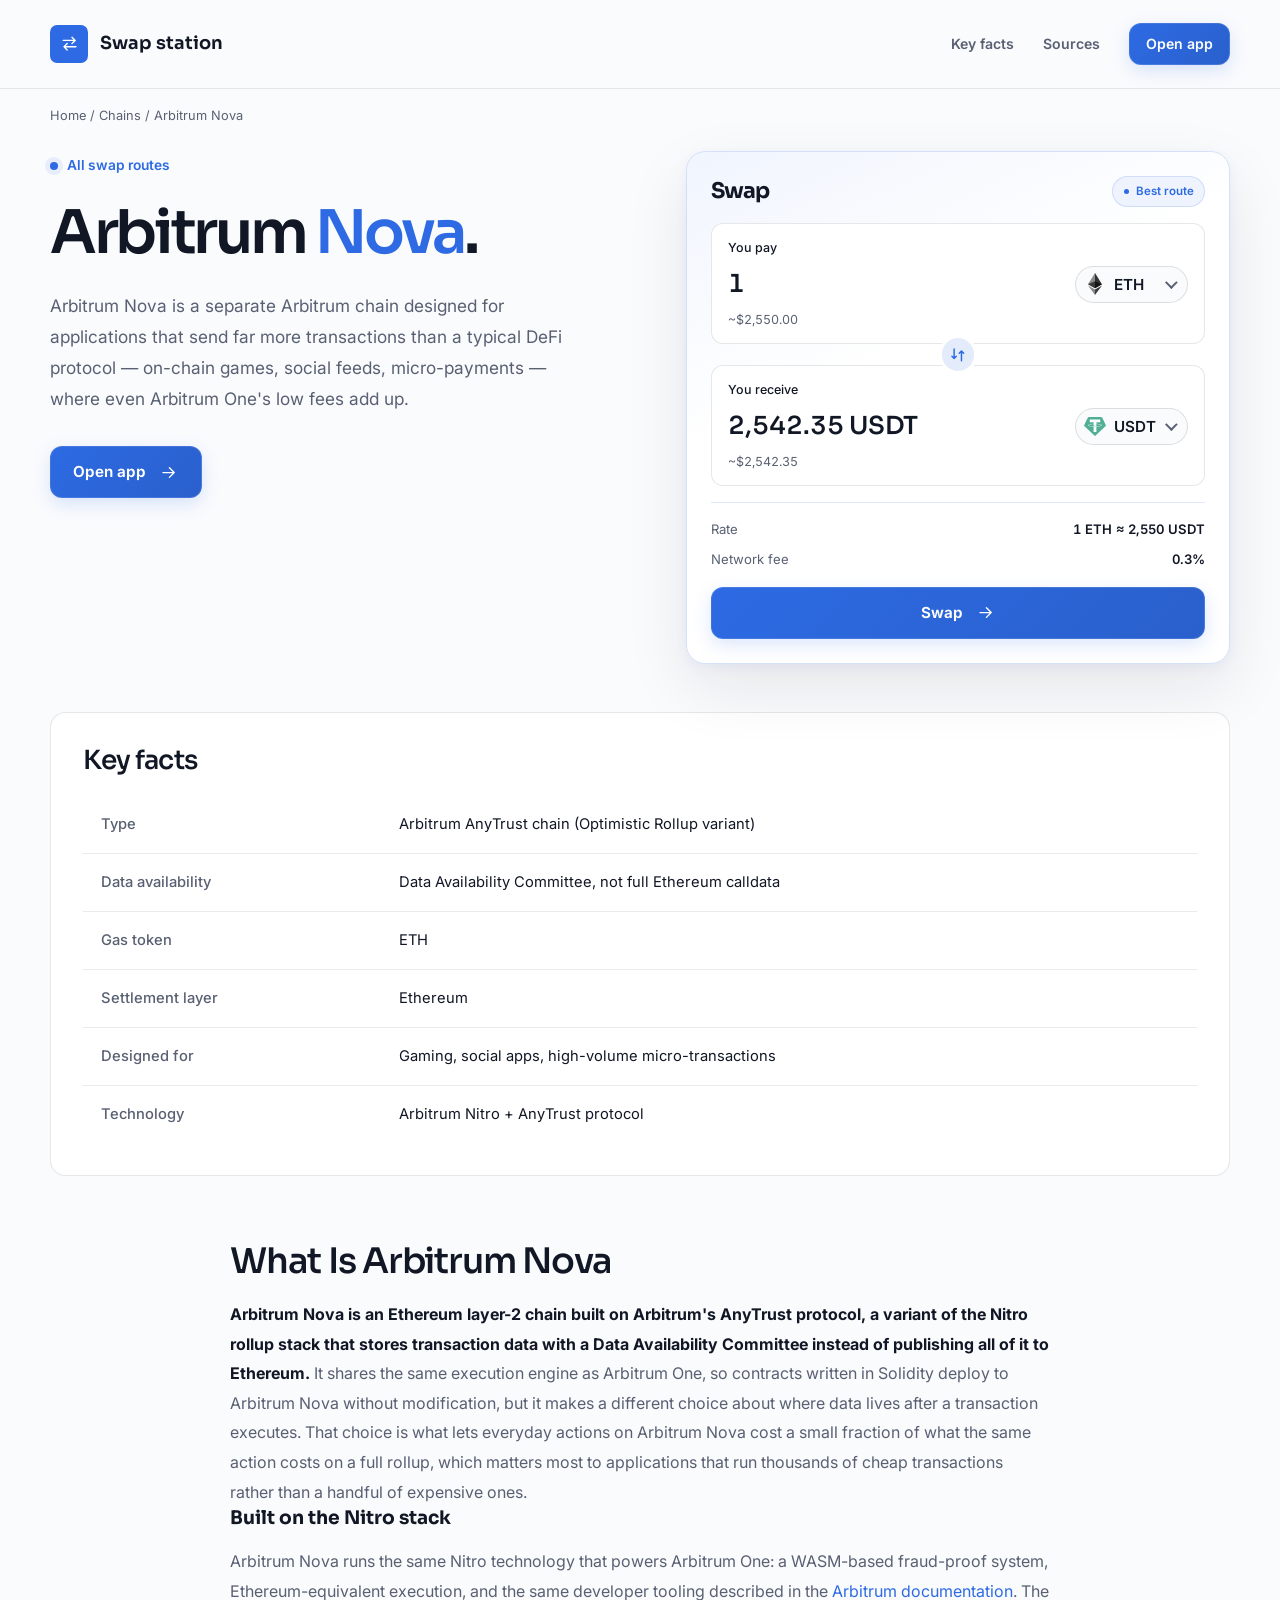
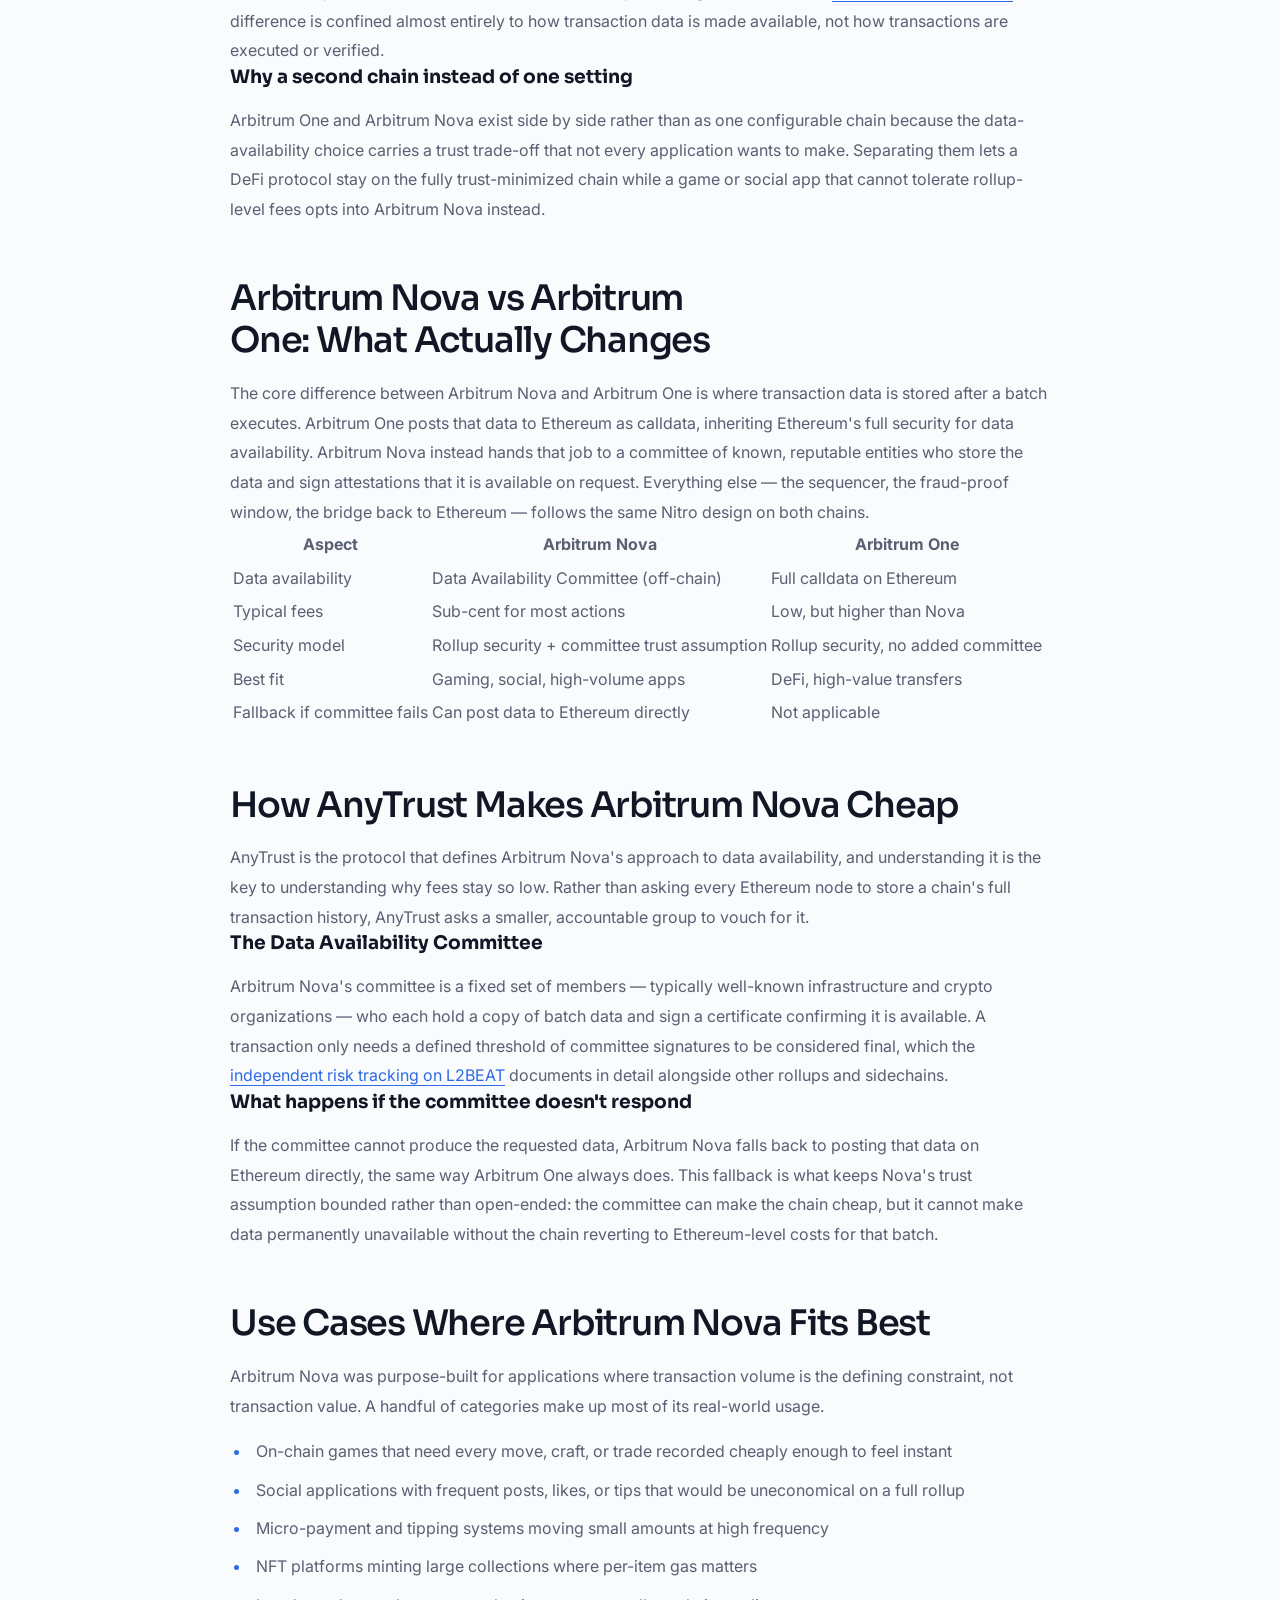
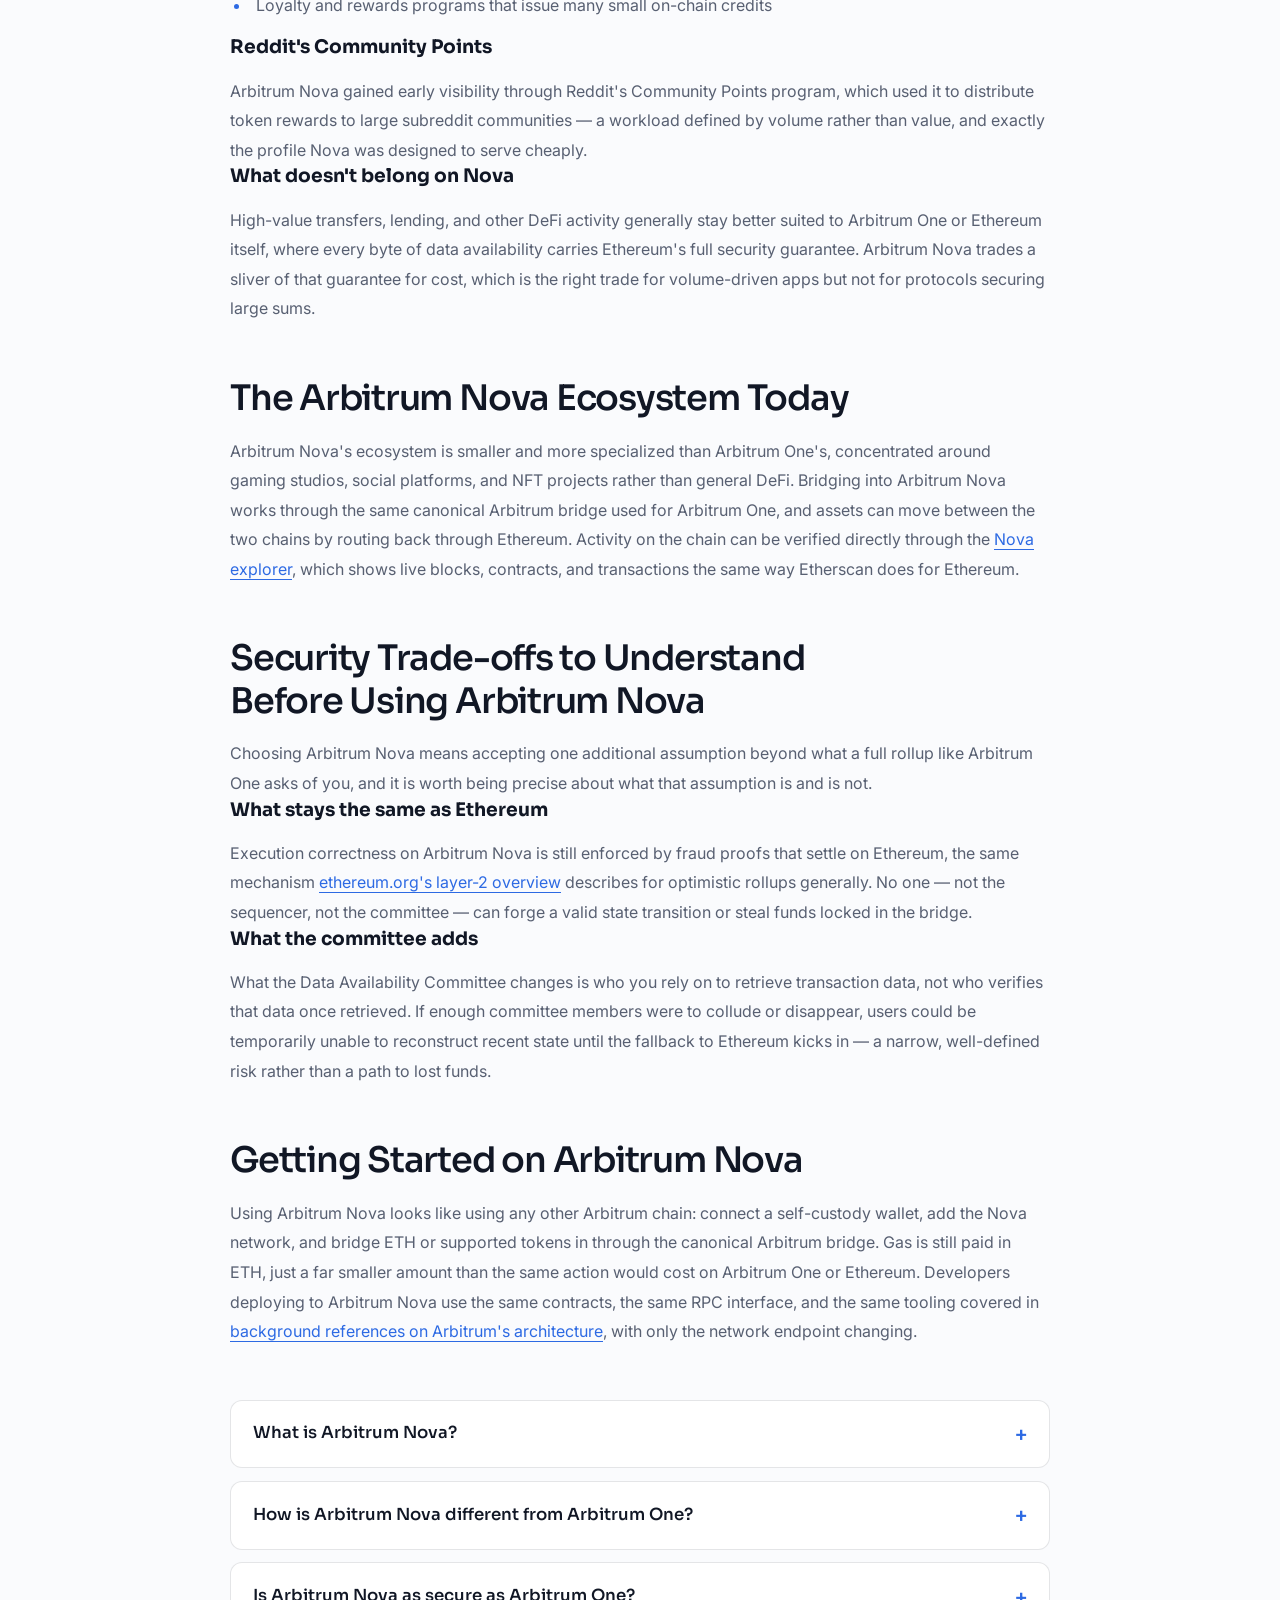
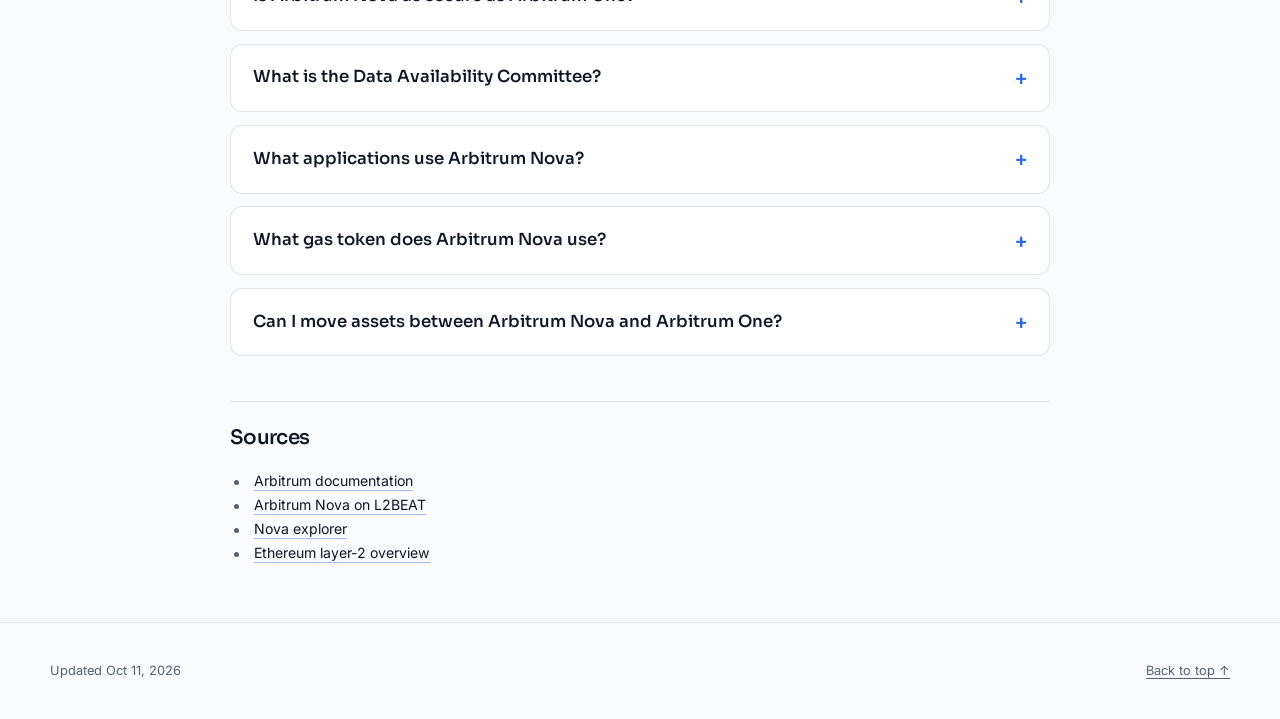
==== commit 388cb11a: "Interactive widget hero (swap/nft/aml/staking)" ====
--- a/index.html
+++ b/index.html
@@ -1,1410 +1,302 @@
 <!doctype html>
 <html lang="en">
 <head>
-<meta charset="utf-8">
-<meta name="viewport" content="width=device-width, initial-scale=1">
-<title>Arbitrum Nova — The AnyTrust Chain for Gaming & Social Apps</title>
-<meta name="description" content="Arbitrum Nova is Arbitrum's AnyTrust chain built for gaming and social apps that need near-zero fees. See how it differs from Arbitrum One, how its Data Availability Committee works, and where the trade-offs sit.">
-<link rel="canonical" href="https://arbitrum-nova.github.io/">
-<meta property="og:type" content="article">
-<meta property="og:title" content="Arbitrum Nova">
-<meta property="og:url" content="https://arbitrum-nova.github.io/">
-<meta property="og:image" content="https://arbitrum-nova.github.io/og.png">
-<meta name="twitter:card" content="summary_large_image">
-<meta name="twitter:title" content="Arbitrum Nova">
+  <meta charset="utf-8">
+  <meta name="viewport" content="width=device-width, initial-scale=1">
+  <title>Arbitrum Nova — The AnyTrust Chain for Gaming & Social Apps</title>
+  <meta name="description" content="Arbitrum Nova is Arbitrum's AnyTrust chain built for gaming and social apps that need near-zero fees. See how it differs from Arbitrum One, how its Data Availability Committee works, and where the trade-offs sit.">
+  <link rel="canonical" href="https://arbitrum-nova.github.io/">
+  <meta property="og:type" content="website">
+  <meta property="og:title" content="Arbitrum Nova">
+  <meta property="og:description" content="Arbitrum Nova is Arbitrum's AnyTrust chain built for gaming and social apps that need near-zero fees. See how it differs from Arbitrum One, how its Data Availability Committee works, and where the trade-offs sit.">
+  <meta property="og:url" content="https://arbitrum-nova.github.io/">
+  <meta property="og:image" content="https://arbitrum-nova.github.io/og.png">
+  <meta name="twitter:card" content="summary_large_image">
+  <meta name="twitter:title" content="Arbitrum Nova">
+  <meta name="twitter:description" content="Arbitrum Nova is Arbitrum's AnyTrust chain built for gaming and social apps that need near-zero fees. See how it differs from Arbitrum One, how its Data Availability Committee works, and where the trade-offs sit.">
+  <meta name="twitter:image" content="https://arbitrum-nova.github.io/og.png">
 <link rel="preconnect" href="https://fonts.googleapis.com"><link rel="preconnect" href="https://fonts.gstatic.com" crossorigin><link rel="stylesheet" href="https://fonts.googleapis.com/css2?family=Inter:wght@400;500;600;700&family=Sora:wght@500;600;700&display=swap">
 <script type="application/ld+json">{"@context": "https://schema.org", "@graph": [{"@type": "WebSite", "@id": "https://arbitrum-nova.github.io/#website", "url": "https://arbitrum-nova.github.io/", "name": "Arbitrum Nova — The AnyTrust Chain for Gaming & Social Apps"}, {"@type": "WebPage", "@id": "https://arbitrum-nova.github.io/#webpage", "url": "https://arbitrum-nova.github.io/", "name": "Arbitrum Nova — The AnyTrust Chain for Gaming & Social Apps", "isPartOf": {"@id": "https://arbitrum-nova.github.io/#website"}, "description": "Arbitrum Nova is Arbitrum's AnyTrust chain built for gaming and social apps that need near-zero fees. See how it differs from Arbitrum One, how its Data Availability Committee works, and where the trade-offs sit.", "datePublished": "2026-10-11", "dateModified": "2026-10-11"}, {"@type": "SoftwareApplication", "name": "Arbitrum Nova", "applicationCategory": "FinanceApplication", "operatingSystem": "Web", "offers": {"@type": "Offer", "price": "0", "priceCurrency": "USD"}}, {"@type": "BreadcrumbList", "itemListElement": [{"@type": "ListItem", "position": 1, "name": "Home", "item": "https://arbitrum-nova.github.io/"}, {"@type": "ListItem", "position": 2, "name": "Chains"}, {"@type": "ListItem", "position": 3, "name": "Arbitrum Nova"}]}, {"@type": "FAQPage", "mainEntity": [{"@type": "Question", "name": "What is Arbitrum Nova?", "acceptedAnswer": {"@type": "Answer", "text": "Arbitrum Nova is an Arbitrum layer-2 chain built on the AnyTrust protocol, which uses a Data Availability Committee instead of posting full transaction data to Ethereum. That design keeps fees extremely low, which is why it targets gaming, social, and other high-volume applications."}}, {"@type": "Question", "name": "How is Arbitrum Nova different from Arbitrum One?", "acceptedAnswer": {"@type": "Answer", "text": "Both run the same Nitro execution stack, but Arbitrum One posts all transaction data to Ethereum while Arbitrum Nova relies on a committee to store and attest to that data off-chain. That single difference is what makes Nova's fees lower and gives it a slightly different trust model."}}, {"@type": "Question", "name": "Is Arbitrum Nova as secure as Arbitrum One?", "acceptedAnswer": {"@type": "Answer", "text": "Execution and fund security work the same way on both chains through fraud proofs settled on Ethereum. The added assumption on Arbitrum Nova concerns data availability only — if the committee fails to produce data, the chain can fall back to posting it on Ethereum directly."}}, {"@type": "Question", "name": "What is the Data Availability Committee?", "acceptedAnswer": {"@type": "Answer", "text": "It is a fixed set of reputable organizations that each hold a copy of Arbitrum Nova's batch data and sign certificates confirming it is available. A defined threshold of signatures is enough for a batch to be treated as final."}}, {"@type": "Question", "name": "What applications use Arbitrum Nova?", "acceptedAnswer": {"@type": "Answer", "text": "Arbitrum Nova is used by on-chain games, social platforms, NFT minting projects, and micro-payment systems — anything defined by high transaction volume rather than high transaction value. Reddit's Community Points program was an early, widely cited example."}}, {"@type": "Question", "name": "What gas token does Arbitrum Nova use?", "acceptedAnswer": {"@type": "Answer", "text": "Arbitrum Nova uses ETH for gas, the same as Arbitrum One and Ethereum itself. Fees are simply much smaller because of the AnyTrust data-availability model."}}, {"@type": "Question", "name": "Can I move assets between Arbitrum Nova and Arbitrum One?", "acceptedAnswer": {"@type": "Answer", "text": "Yes. Assets move between the two chains by routing through the canonical Arbitrum bridge back to Ethereum and then on to the destination chain, since there is no direct Nova-to-One bridge."}}]}]}</script>
-<style>
-:root{--bg:#FAFBFD;--surface:#FFFFFF;--text:#111725;--muted:#586072;--accent:#2D6AE3;--accent-ink:#FFFFFF;--radius:12px;--display:"Sora";--body:"Inter"}
-*,
-*::before,
-*::after {
-  box-sizing: border-box;
-}
-html {
-  scroll-behavior: smooth;
-  scroll-padding-top: 2rem;
-  background: var(--bg);
-  -webkit-text-size-adjust: 100%;
-}
-body {
-  margin: 0;
-  min-width: 280px;
-  color: var(--text);
-  background: var(--bg);
-  font-family: var(--body);
-  font-size: 1rem;
-  font-weight: 400;
-  line-height: 1.7;
-  -webkit-font-smoothing: antialiased;
-  overflow-wrap: break-word;
-}
-::selection {
-  color: var(--accent-ink);
-  background: var(--accent);
-}
-a {
-  color: var(--accent);
-  text-decoration-thickness: .075em;
-  text-underline-offset: .2em;
-  transition: color .18s ease, background .18s ease, border-color .18s ease;
-}
-a:hover {
-  color: var(--text);
-}
-a:focus-visible,
-summary:focus-visible,
-[tabindex]:focus-visible {
-  outline: 3px solid var(--accent);
-  outline-offset: 5px;
-  border-radius: calc(var(--radius) * .35);
-}
-img,
-svg,
-video {
-  max-width: 100%;
-  vertical-align: middle;
-}
-img,
-video {
-  height: auto;
-}
-h1,
-h2,
-h3,
-h4,
-h5,
-h6 {
-  margin-top: 0;
-  color: var(--text);
-  font-family: var(--display);
-  font-weight: 650;
-  line-height: 1.2;
-  text-wrap: balance;
-}
-p,
-ul,
-ol,
-dl,
-figure,
-blockquote {
-  margin-top: 0;
-}
-[hidden] {
-  display: none !important;
-}
-.c85e146 {
-  width: min(100% - 6rem, 1240px);
-  margin-inline: auto;
-}
-.c1ec890 {
-  position: absolute;
-  z-index: 20;
-  top: 1rem;
-  left: 1rem;
-  padding: .75rem 1.15rem;
-  transform: translateY(-180%);
-  border-radius: var(--radius);
-  color: var(--accent-ink);
-  background: var(--accent);
-  font-weight: 600;
-}
-.c1ec890:focus {
-  transform: translateY(0);
-}
-.cb8e421 {
-  position: relative;
-  z-index: 1;
-  border-bottom: 1px solid color-mix(in srgb, var(--text) 10%, var(--bg));
-  background: var(--bg);
-}
-.ca0dcff {
-  display: flex;
-  align-items: center;
-  justify-content: space-between;
-  gap: 2rem;
-  min-height: 88px;
-  padding-block: 1rem;
-}
-.cc8da54 {
-  display: inline-flex;
-  align-items: center;
-  gap: .75rem;
-  color: var(--text);
-  font-family: var(--display);
-  font-size: 1.2rem;
-  font-weight: 650;
-  letter-spacing: -.04em;
-}
-.c328687 {
-  display: grid;
-  place-items: center;
-  width: 34px;
-  height: 34px;
-  border: 1px solid color-mix(in srgb, var(--accent) 30%, var(--surface));
-  border-radius: calc(var(--radius) * .55);
-  color: var(--accent);
-  background: color-mix(in srgb, var(--accent) 8%, var(--surface));
-}
-.c328687 svg {
-  width: 19px;
-  height: 19px;
-  fill: none;
-  stroke: var(--accent);
-  stroke-width: 1.6;
-  stroke-linecap: round;
-  stroke-linejoin: round;
-}
-.c7012eb {
-  display: inline-flex;
-  align-items: center;
-  gap: .8rem;
-  padding: .5rem 0;
-  color: var(--text);
-  font-size: .9rem;
-  font-weight: 600;
-  text-decoration: none;
-}
-.c7012eb:hover {
-  color: var(--accent);
-}
-.cc7cfce {
-  position: relative;
-  isolation: isolate;
-  overflow: hidden;
-  border-bottom: 1px solid color-mix(in srgb, var(--accent) 15%, var(--bg));
-  background:
-    radial-gradient(ellipse at 95% 12%, color-mix(in srgb, var(--accent) 14%, transparent), color-mix(in srgb, var(--accent) 0%, transparent) 62%),
-    linear-gradient(130deg, var(--surface), color-mix(in srgb, var(--accent) 5%, var(--bg)) 70%, var(--bg));
-}
-.cc7cfce::after {
-  content: "";
-  position: absolute;
-  z-index: -1;
-  width: 520px;
-  height: 520px;
-  right: -240px;
-  bottom: -310px;
-  border: 1px solid color-mix(in srgb, var(--accent) 15%, transparent);
-  border-radius: 50%;
-  box-shadow: 0 0 0 65px color-mix(in srgb, var(--accent) 3%, transparent), 0 0 0 130px color-mix(in srgb, var(--accent) 2%, transparent);
-  pointer-events: none;
-}
-.c80af41 {
-  padding-block: 1.2rem 3rem;
-}
-.ca106ea {
-  margin-bottom: 1.6rem;
-  color: var(--muted);
-  font-size: .8rem;
-  line-height: 1.6;
-}
-.c1cb012 {
-  display: inline;
-  color: var(--muted);
-  font-family: var(--body);
-  font-size: inherit;
-  text-decoration: none;
-}
-.c1cb012 a,
-a.c1cb012 {
-  color: var(--muted);
-  text-decoration: none;
-}
-.c1cb012 a:hover,
-a.c1cb012:hover {
-  color: var(--accent);
-  text-decoration: underline;
-}
-.ca106ea ol,
-.ca106ea ul,
-ol.c1cb012,
-ul.c1cb012 {
-  display: flex;
-  align-items: center;
-  flex-wrap: wrap;
-  gap: .45rem .7rem;
-  padding: 0;
-  margin: 0;
-  list-style: none;
-}
-.ca106ea li {
-  display: inline;
-}
-.ca106ea [aria-current="page"] {
-  color: var(--text);
-}
-.ce36b74 {
-  display: flex;
-  align-items: center;
-  flex-wrap: wrap;
-  gap: .8rem;
-  margin-bottom: 1.35rem;
-  color: var(--accent);
-  font-size: .875rem;
-  font-weight: 600;
-}
-.cde6bc8 {
-  padding-block: .3rem;
-}
-.c69a7cf {
-  display: inline-flex;
-  align-items: center;
-  justify-content: center;
-  min-height: 36px;
-  max-width: 180px;
-  padding: .4rem .65rem;
-  border: 1px solid color-mix(in srgb, var(--text) 9%, var(--surface));
-  border-radius: calc(var(--radius) * .6);
-  background: var(--surface);
-  box-shadow: 0 3px 10px color-mix(in srgb, var(--text) 4%, transparent);
-  color: var(--text);
-  font-size: .8rem;
-  line-height: 1;
-}
-.c69a7cf:empty {
-  display: none;
-}
-.c69a7cf img,
-.c69a7cf svg {
-  display: block;
-  width: auto;
-  max-width: 148px;
-  height: 24px;
-  object-fit: contain;
-}
-.cc7cfce h1 {
-  max-width: 1050px;
-  margin: 0 0 1.5rem;
-  font-family: var(--display);
-  font-size: clamp(2.7rem, 5.7vw, 5.1rem);
-  font-weight: 600;
-  line-height: 1.06;
-  letter-spacing: -.055em;
-  overflow-wrap: anywhere;
-}
-.cc7cfce h1 em {
-  color: var(--accent);
-  font-style: normal;
-}
-.cc7cfce h1 a {
-  color: inherit;
-}
-.c5eedfa {
-  max-width: 760px;
-  margin: 0 0 2.1rem;
-  color: var(--muted);
-  font-size: clamp(1.05rem, 1.6vw, 1.22rem);
-  line-height: 1.75;
-  text-wrap: pretty;
-}
-.ceab7fe {
-  display: inline-flex;
-  align-items: center;
-  justify-content: center;
-  gap: 1.7rem;
-  min-height: 54px;
-  padding: .85rem 1.35rem;
-  border: 1px solid var(--accent);
-  border-radius: var(--radius);
-  color: var(--accent-ink);
-  background: var(--accent);
-  box-shadow: 0 6px 18px color-mix(in srgb, var(--accent) 18%, transparent);
-  font-family: var(--body);
-  font-size: .95rem;
-  font-weight: 650;
-  line-height: 1.4;
-  text-decoration: none;
-  transition: background .2s ease, box-shadow .2s ease, transform .2s ease;
-}
-.ceab7fe:hover {
-  color: var(--accent-ink);
-  background: color-mix(in srgb, var(--accent) 92%, var(--text));
-  box-shadow: 0 9px 24px color-mix(in srgb, var(--accent) 24%, transparent);
-  transform: translateY(-2px);
-}
-.c626727 {
-  font-family: var(--body);
-  font-size: 1.25em;
-  line-height: 1;
-}
-.c007ee3 {
-  display: grid;
-  grid-template-columns: minmax(0, 1.05fr) minmax(0, 0.82fr);
-  gap: clamp(2rem, 4vw, 3.75rem);
-  align-items: start;
-}
-.ce491b6 {
-  min-width: 0;
-}
-.ce491b6 .c5eedfa {
-  margin-bottom: 1.6rem;
-}
-.c5b56ff {
-  position: relative;
-  min-width: 0;
-  display: flex;
-  flex-direction: column;
-  padding: clamp(1.15rem, 2vw, 1.65rem);
-  border: 1px solid color-mix(in srgb, var(--accent) 20%, var(--surface));
-  border-radius: calc(var(--radius) * 1.4);
-  background: linear-gradient(158deg, color-mix(in srgb, var(--accent) 8%, var(--surface)), var(--surface) 46%);
-  box-shadow: 0 22px 60px -26px color-mix(in srgb, var(--text) 24%, transparent), 0 3px 12px -6px color-mix(in srgb, var(--accent) 14%, transparent);
-}
-.c5b56ff::before {
-  content: "";
-  position: absolute;
-  inset: -1px 14% auto;
-  height: 2px;
-  background: linear-gradient(90deg, transparent, color-mix(in srgb, var(--accent) 60%, transparent), transparent);
-}
-.cf8b0eb {
-  display: flex;
-  align-items: center;
-  justify-content: space-between;
-  flex-wrap: wrap;
-  gap: 0.6rem 1rem;
-  margin-bottom: 1rem;
-}
-.cf8b0eb h2 {
-  margin: 0;
-  font-family: var(--display);
-  font-size: 1.15rem;
-  font-weight: 650;
-  letter-spacing: -0.03em;
-}
-.c540a28 {
-  display: inline-flex;
-  align-items: center;
-  max-width: 100%;
-  padding: 0.28rem 0.62rem;
-  border: 1px solid color-mix(in srgb, var(--accent) 18%, transparent);
-  border-radius: 999px;
-  background: color-mix(in srgb, var(--accent) 8%, var(--surface));
-  color: var(--accent);
-  font-size: 0.72rem;
-  font-weight: 600;
-  overflow-wrap: anywhere;
-}
-.cc0c398 .c76e61c {
-  width: 100%;
-  border-collapse: collapse;
-  font-size: 0.85rem;
-}
-.cc0c398 .c76e61c th,
-.cc0c398 .c76e61c td {
-  padding: 0.58rem 0;
-  border-bottom: 1px solid color-mix(in srgb, var(--text) 10%, transparent);
-  vertical-align: top;
-  text-align: left;
-  overflow-wrap: anywhere;
-}
-.cc0c398 .c76e61c tr:last-child th,
-.cc0c398 .c76e61c tr:last-child td {
-  border-bottom: 0;
-}
-.cc0c398 .c76e61c th {
-  width: 38%;
-  padding-right: 0.9rem;
-  color: var(--muted);
-  font-weight: 500;
-}
-.cc0c398 .c76e61c td {
-  color: var(--text);
-  font-weight: 550;
-}
-.c66e062 {
-  margin-top: 1.15rem;
-  width: 100%;
-}
-@media (max-width: 920px) {
-  .c007ee3 {
-    grid-template-columns: minmax(0, 1fr);
-    gap: 2rem;
-  }
-  .c5b56ff {
-    width: 100%;
-    max-width: 560px;
-  }
-}
-.summary-strip {
-  display: grid;
-  grid-template-columns: repeat(4, minmax(0, 1fr));
-  gap: 1rem;
-  margin-block: 1.5rem 4.5rem;
-}
-.summary-item {
-  min-width: 0;
-  padding: 1.2rem 1.35rem;
-  border: 1px solid color-mix(in srgb, var(--text) 9%, var(--surface));
-  border-radius: var(--radius);
-  background: var(--surface);
-  box-shadow: 0 3px 12px color-mix(in srgb, var(--text) 3%, transparent);
-}
-.summary-item strong {
-  display: block;
-  margin-bottom: .2rem;
-  color: var(--text);
-  font-family: var(--display);
-  font-size: 1rem;
-  font-weight: 600;
-  line-height: 1.4;
-  letter-spacing: -.02em;
-}
-.summary-item span {
-  display: block;
-  color: var(--muted);
-  font-size: .8rem;
-  line-height: 1.5;
-}
-.cf5f101 {
-  display: grid;
-  grid-template-columns: 235px minmax(0, 1fr);
-  align-items: start;
-  gap: clamp(2.5rem, 5vw, 5rem);
-  padding-bottom: 4.5rem;
-}
-.c17e563 {
-  position: sticky;
-  top: 2rem;
-  min-width: 0;
-  max-height: calc(100dvh - 4rem);
-  overflow-y: auto;
-  overscroll-behavior: contain;
-  scrollbar-width: thin;
-  scrollbar-color: color-mix(in srgb, var(--muted) 35%, var(--surface)) var(--surface);
-  padding: .3rem .75rem 1rem .25rem;
-}
-.c778ae0 {
-  margin: 0 0 1.1rem;
-  color: var(--text);
-  font-family: var(--display);
-  font-size: .95rem;
-  font-weight: 650;
-  letter-spacing: -.02em;
-}
-.cfc8b1f {
-  display: grid;
-  gap: .3rem;
-  margin: 0;
-  padding: 0;
-  list-style: none;
-}
-.cfc8b1f li {
-  min-width: 0;
-  margin: 0;
-  padding: 0;
-}
-.c501dd3 {
-  position: relative;
-  display: block;
-  padding: .7rem .9rem .7rem 1.1rem;
-  border-inline-start: 2px solid color-mix(in srgb, var(--muted) 18%, var(--bg));
-  border-radius: 0 calc(var(--radius) * .55) calc(var(--radius) * .55) 0;
-  color: var(--muted);
-  font-family: var(--body);
-  font-size: .85rem;
-  font-weight: 450;
-  line-height: 1.5;
-  text-decoration: none;
-  overflow-wrap: anywhere;
-}
-.c501dd3:hover {
-  border-inline-start-color: color-mix(in srgb, var(--accent) 45%, var(--bg));
-  color: var(--text);
-  background: color-mix(in srgb, var(--accent) 5%, var(--bg));
-}
-.c501dd3[aria-current="location"] {
-  border-inline-start-color: var(--accent);
-  color: var(--accent);
-  background: color-mix(in srgb, var(--accent) 9%, var(--bg));
-  font-weight: 650;
-}
-.c2691dd {
-  margin: 1.65rem 0 0;
-  padding: 1.2rem 0 0;
-  border-top: 1px solid color-mix(in srgb, var(--text) 10%, var(--bg));
-  color: var(--muted);
-  font-size: .78rem;
-  line-height: 1.65;
-}
-.cb497f2 {
-  min-width: 0;
-}
-.facts-panel {
-  padding: clamp(1.3rem, 3vw, 2.3rem);
-  margin-bottom: 3.75rem;
-  border: 1px solid color-mix(in srgb, var(--accent) 18%, var(--surface));
-  border-top: 3px solid var(--accent);
-  border-radius: var(--radius);
-  background: var(--surface);
-  box-shadow: 0 10px 35px color-mix(in srgb, var(--text) 5%, transparent);
-  scroll-margin-top: 2rem;
-}
-.panel-heading {
-  display: flex;
-  align-items: baseline;
-  flex-wrap: wrap;
-  gap: .5rem 1.5rem;
-  justify-content: space-between;
-  margin-bottom: 1.4rem;
-}
-.panel-heading h2 {
-  margin: 0;
-  font-size: clamp(1.45rem, 2.3vw, 1.85rem);
-  letter-spacing: -.04em;
-}
-.panel-heading p {
-  margin: 0;
-  color: var(--muted);
-  font-size: .8rem;
-}
-.facts-content {
-  min-width: 0;
-  overflow-x: auto;
-  scrollbar-width: thin;
-  scrollbar-color: var(--muted) var(--surface);
-}
-.c76e61c {
-  width: 100%;
-  border-collapse: collapse;
-  color: var(--text);
-  font-family: var(--body);
-  font-size: .925rem;
-  line-height: 1.6;
-  text-align: left;
-}
-.c76e61c caption {
-  padding: 0 0 1rem;
-  color: var(--muted);
-  font-size: .85rem;
-  text-align: left;
-}
-.c76e61c th,
-.c76e61c td {
-  padding: 1.05rem .85rem;
-  border-bottom: 1px solid color-mix(in srgb, var(--text) 9%, var(--surface));
-  vertical-align: top;
-  overflow-wrap: anywhere;
-}
-.c76e61c th {
-  width: 37%;
-  color: var(--muted);
-  font-weight: 500;
-}
-.c76e61c thead th {
-  color: var(--text);
-  background: color-mix(in srgb, var(--accent) 5%, var(--surface));
-  font-weight: 650;
-}
-.c76e61c td {
-  font-weight: 550;
-}
-.c76e61c tr > :first-child {
-  padding-left: 0;
-}
-.c76e61c tr > :last-child {
-  padding-right: 0;
-}
-.c76e61c tbody:last-child tr:last-child > *,
-.c76e61c > tr:last-child > * {
-  border-bottom: 0;
-}
-.c76e61c td p:last-child,
-.c76e61c th p:last-child {
-  margin-bottom: 0;
-}
-.c4b0be3 {
-  min-width: 0;
-}
-.cf3767c {
-  min-width: 0;
-  margin: 0 0 3.4rem;
-  scroll-margin-top: 2rem;
-}
-.cf3767c + .cf3767c {
-  padding-top: 2.8rem;
-  border-top: 1px solid color-mix(in srgb, var(--text) 11%, var(--bg));
-}
-.c1c71d4 {
-  margin: 0 0 1.25rem;
-  color: var(--text);
-  font-family: var(--display);
-  font-size: clamp(1.65rem, 2.8vw, 2.35rem);
-  font-weight: 600;
-  line-height: 1.22;
-  letter-spacing: -.045em;
-}
-.c1b45e6 {
-  color: var(--text);
-  font-family: var(--body);
-  font-size: 1rem;
-  line-height: 1.85;
-  overflow-wrap: anywhere;
-}
-.c1b45e6 > :last-child {
-  margin-bottom: 0;
-}
-.c1b45e6 p {
-  margin: 0 0 1.3rem;
-  text-wrap: pretty;
-}
-.c1b45e6 h3 {
-  margin: 2rem 0 .9rem;
-  font-size: clamp(1.2rem, 2vw, 1.45rem);
-  font-weight: 600;
-  line-height: 1.35;
-  letter-spacing: -.025em;
-}
-.c1b45e6 h4,
-.c1b45e6 h5,
-.c1b45e6 h6 {
-  margin: 1.6rem 0 .75rem;
-  font-size: 1.075rem;
-  line-height: 1.4;
-}
-.c1b45e6 h3:first-child,
-.c1b45e6 h4:first-child {
-  margin-top: 0;
-}
-.c1b45e6 strong,
-.c70c009 strong {
-  color: var(--text);
-  font-weight: 650;
-}
-.c1b45e6 ul,
-.c1b45e6 ol,
-.c70c009 ul,
-.c70c009 ol {
-  margin: 1.2rem 0 1.6rem;
-  padding-left: 1.5rem;
-}
-.c1b45e6 li,
-.c70c009 li {
-  padding-left: .4rem;
-  margin-block: .55rem;
-}
-.c1b45e6 li::marker,
-.c70c009 li::marker {
-  color: var(--accent);
-  font-weight: 600;
-}
-.c1b45e6 li > ul,
-.c1b45e6 li > ol {
-  margin-block: .5rem;
-}
-.c1b45e6 li p {
-  margin-bottom: .6rem;
-}
-.c1b45e6 blockquote {
-  margin: 1.8rem 0;
-  padding: 1.3rem 1.5rem;
-  border-inline-start: 3px solid var(--accent);
-  border-radius: 0 var(--radius) var(--radius) 0;
-  background: color-mix(in srgb, var(--accent) 6%, var(--surface));
-  color: var(--text);
-  font-size: 1.05rem;
-}
-.c1b45e6 blockquote > :last-child {
-  margin-bottom: 0;
-}
-.c1b45e6 blockquote cite {
-  display: block;
-  margin-top: .9rem;
-  color: var(--muted);
-  font-size: .85rem;
-  font-style: normal;
-}
-.c1b45e6 table {
-  display: block;
-  width: 100%;
-  max-width: 100%;
-  margin: 1.7rem 0;
-  overflow-x: auto;
-  border: 1px solid color-mix(in srgb, var(--text) 12%, var(--surface));
-  border-radius: var(--radius);
-  border-spacing: 0;
-  background: var(--surface);
-  font-family: var(--body);
-  font-size: .875rem;
-  line-height: 1.65;
-  text-align: left;
-  scrollbar-width: thin;
-  scrollbar-color: var(--muted) var(--surface);
-}
-.c1b45e6 table caption {
-  padding: .9rem 1rem;
-  color: var(--muted);
-  font-size: .82rem;
-  text-align: left;
-}
-.c1b45e6 th,
-.c1b45e6 td {
-  min-width: 125px;
-  padding: 1rem 1.15rem;
-  border-bottom: 1px solid color-mix(in srgb, var(--text) 9%, var(--surface));
-  vertical-align: top;
-}
-.c1b45e6 th {
-  color: var(--text);
-  background: color-mix(in srgb, var(--accent) 7%, var(--surface));
-  font-weight: 650;
-}
-.c1b45e6 tbody tr:nth-child(even) {
-  background: color-mix(in srgb, var(--text) 2%, var(--surface));
-}
-.c1b45e6 tbody:last-child tr:last-child > * {
-  border-bottom: 0;
-}
-.c1b45e6 td > :last-child,
-.c1b45e6 th > :last-child {
-  margin-bottom: 0;
-}
-.c1b45e6 figure {
-  margin: 1.8rem 0;
-}
-.c1b45e6 figure img {
-  display: block;
-  border-radius: var(--radius);
-}
-.c1b45e6 figcaption {
-  margin-top: .7rem;
-  color: var(--muted);
-  font-size: .8rem;
-  line-height: 1.6;
-}
-.c1b45e6 code,
-.c70c009 code {
-  padding: .1em .35em;
-  border-radius: calc(var(--radius) * .25);
-  background: color-mix(in srgb, var(--accent) 7%, var(--surface));
-  color: var(--text);
-  font-family: var(--body);
-  font-size: .9em;
-}
-.c1b45e6 pre {
-  overflow-x: auto;
-  padding: 1.2rem;
-  border: 1px solid color-mix(in srgb, var(--text) 10%, var(--surface));
-  border-radius: var(--radius);
-  background: var(--surface);
-  color: var(--text);
-  font-family: var(--body);
-  font-size: .875rem;
-  line-height: 1.7;
-}
-.c1b45e6 pre code {
-  padding: 0;
-  background: var(--surface);
-}
-.c1b45e6 hr {
-  margin: 2rem 0;
-  border: 0;
-  border-top: 1px solid color-mix(in srgb, var(--text) 12%, var(--bg));
-}
-.c1b45e6 dt {
-  margin-top: 1.1rem;
-  color: var(--text);
-  font-weight: 650;
-}
-.c1b45e6 dd {
-  margin: .4rem 0 1rem;
-  color: var(--muted);
-}
-.cc62b87 {
-  padding-top: 2.75rem;
-  border-top: 1px solid color-mix(in srgb, var(--text) 11%, var(--bg));
-  scroll-margin-top: 2rem;
-}
-.cc62b87 > .c1c71d4 {
-  margin-bottom: 1.65rem;
-}
-.c9fd072 {
-  margin: 0 0 .8rem;
-  border: 1px solid color-mix(in srgb, var(--text) 11%, var(--surface));
-  border-radius: var(--radius);
-  background: var(--surface);
-  box-shadow: 0 3px 12px color-mix(in srgb, var(--text) 3%, transparent);
-  overflow: clip;
-  transition: border-color .2s ease, box-shadow .2s ease;
-}
-.c9fd072:hover {
-  border-color: color-mix(in srgb, var(--accent) 35%, var(--surface));
-}
-.c9fd072[open] {
-  border-color: color-mix(in srgb, var(--accent) 35%, var(--surface));
-  box-shadow: 0 6px 20px color-mix(in srgb, var(--text) 4%, transparent);
-}
-.c458143 {
-  position: relative;
-  display: block;
-  padding: 1.35rem 3.8rem 1.35rem 1.4rem;
-  color: var(--text);
-  font-family: var(--display);
-  font-size: 1.025rem;
-  font-weight: 600;
-  line-height: 1.5;
-  letter-spacing: -.015em;
-  list-style: none;
-  cursor: pointer;
-}
-.c458143::-webkit-details-marker {
-  display: none;
-}
-.c458143::after {
-  content: "+";
-  position: absolute;
-  top: 1.3rem;
-  right: 1.35rem;
-  display: grid;
-  place-items: center;
-  width: 25px;
-  height: 25px;
-  border-radius: 50%;
-  background: color-mix(in srgb, var(--accent) 9%, var(--surface));
-  color: var(--accent);
-  font-family: var(--body);
-  font-size: 1.15rem;
-  font-weight: 400;
-  line-height: 1;
-}
-.c9fd072[open] > .c458143::after {
-  content: "−";
-}
-.c9fd072 > .c458143:focus-visible {
-  outline-offset: -5px;
-}
-.c70c009 {
-  padding: 0 1.4rem 1.45rem;
-  color: var(--muted);
-  font-family: var(--body);
-  font-size: .95rem;
-  line-height: 1.8;
-}
-.c70c009 > :first-child {
-  margin-top: 0;
-}
-.c70c009 > :last-child {
-  margin-bottom: 0;
-}
-.c70c009 p {
-  margin-bottom: 1rem;
-}
-.c62295b {
-  padding-block: 3rem 3.6rem;
-  border-top: 1px solid color-mix(in srgb, var(--text) 10%, var(--bg));
-  background: color-mix(in srgb, var(--surface) 70%, var(--bg));
-  scroll-margin-top: 2rem;
-}
-.c8a9cd0 {
-  display: grid;
-  grid-template-columns: 235px minmax(0, 1fr);
-  gap: clamp(2.5rem, 5vw, 5rem);
-}
-.c1588c1 h2 {
-  margin-bottom: .7rem;
-  font-size: 1.4rem;
-  letter-spacing: -.035em;
-}
-.c1588c1 p {
-  margin: 0;
-  color: var(--muted);
-  font-size: .85rem;
-  line-height: 1.7;
-}
-.c917524 {
-  min-width: 0;
-}
-.c7b6abe {
-  display: grid;
-  gap: .7rem;
-  margin: 0;
-  padding: 0;
-  list-style: none;
-  font-family: var(--body);
-}
-.c22988f {
-  display: block;
-  min-width: 0;
-  padding: 1rem 1.2rem;
-  border: 1px solid color-mix(in srgb, var(--text) 9%, var(--surface));
-  border-radius: calc(var(--radius) * .75);
-  background: var(--surface);
-  color: var(--muted);
-  font-family: var(--body);
-  font-size: .875rem;
-  line-height: 1.7;
-  overflow-wrap: anywhere;
-}
-.c22988f a,
-a.c22988f {
-  color: var(--text);
-  text-decoration-color: color-mix(in srgb, var(--accent) 35%, var(--surface));
-  text-underline-offset: .25em;
-}
-.c22988f a:hover,
-a.c22988f:hover {
-  color: var(--accent);
-  text-decoration-color: var(--accent);
-}
-.c22988f p {
-  margin: .4rem 0 0;
-}
-.c22988f small {
-  color: var(--muted);
-  font-size: .8rem;
-}
-.c7fa87a {
-  border-top: 1px solid color-mix(in srgb, var(--text) 10%, var(--bg));
-  background: var(--bg);
-}
-.cafc765 {
-  display: flex;
-  align-items: center;
-  justify-content: space-between;
-  flex-wrap: wrap;
-  gap: 1rem 2rem;
-  min-height: 100px;
-  padding-block: 1.5rem;
-}
-.c1f030d {
-  color: var(--text);
-  font-family: var(--display);
-  font-size: 1rem;
-  font-weight: 600;
-  letter-spacing: -.025em;
-}
-.c2e472a {
-  margin: 0;
-  color: var(--muted);
-  font-size: .8rem;
-}
-.c2e472a span {
-  color: var(--text);
-}
-@media (min-width: 1500px) {
-  .c80af41 {
-    padding-bottom: 6rem;
-  }
-  .ca106ea {
-    margin-bottom: 4.5rem;
-  }
-  .cf5f101 {
-    gap: 5.5rem;
-  }
-  .c8a9cd0 {
-    gap: 5.5rem;
-  }
-}
-@media (max-width: 1050px) {
-  .c85e146 {
-    width: calc(100% - 3rem);
-  }
-  .cf5f101,
-  .c8a9cd0 {
-    grid-template-columns: 190px minmax(0, 1fr);
-    gap: 2.25rem;
-  }
-  .summary-strip {
-    gap: .75rem;
-  }
-  .summary-item {
-    padding: 1rem;
-  }
-  .c501dd3 {
-    font-size: .8rem;
-  }
-}
-@media (max-width: 760px) {
-  html {
-    scroll-padding-top: 1rem;
-  }
-  .ca0dcff {
-    min-height: 72px;
-  }
-  .c80af41 {
-    padding-block: 1.25rem 3.25rem;
-  }
-  .ca106ea {
-    margin-bottom: 2.6rem;
-  }
-  .cc7cfce h1 {
-    max-width: 100%;
-    font-size: clamp(2.45rem, 7.4vw, 3.6rem);
-    letter-spacing: -.045em;
-  }
-  .c5eedfa {
-    font-size: 1.05rem;
-  }
-  .summary-strip {
-    grid-template-columns: repeat(2, minmax(0, 1fr));
-    margin-block: 1.2rem 2.5rem;
-  }
-  .cf5f101 {
-    grid-template-columns: minmax(0, 1fr);
-    gap: 2.3rem;
-    padding-bottom: 3rem;
-  }
-  .c17e563 {
-    position: static;
-    max-height: none;
-    padding: 1.2rem;
-    border: 1px solid color-mix(in srgb, var(--text) 10%, var(--surface));
-    border-radius: var(--radius);
-    background: var(--surface);
-  }
-  .c778ae0 {
-    margin-bottom: .8rem;
-  }
-  .cfc8b1f {
-    grid-template-columns: repeat(2, minmax(0, 1fr));
-    gap: .4rem .8rem;
-  }
-  .c501dd3 {
-    height: 100%;
-    padding-block: .7rem;
-    font-size: .825rem;
-  }
-  .c2691dd {
-    display: none;
-  }
-  .facts-panel {
-    margin-bottom: 2.5rem;
-  }
-  .cf3767c {
-    margin-bottom: 2.6rem;
-  }
-  .cf3767c + .cf3767c {
-    padding-top: 2.2rem;
-  }
-  .c8a9cd0 {
-    grid-template-columns: minmax(0, 1fr);
-    gap: 1.5rem;
-  }
-  .c62295b {
-    padding-block: 2.5rem;
-  }
-  .cf3767c,
-  .facts-panel,
-  .cc62b87,
-  .c62295b {
-    scroll-margin-top: 1rem;
-  }
-}
-@media (max-width: 440px) {
-  .c85e146 {
-    width: calc(100% - 2rem);
-  }
-  .ca0dcff {
-    gap: 1rem;
-  }
-  .cc8da54 {
-    gap: .5rem;
-    font-size: 1.05rem;
-  }
-  .c7012eb {
-    gap: .45rem;
-    font-size: .8rem;
-  }
-  .ce36b74 {
-    gap: .65rem;
-    margin-bottom: 1.1rem;
-  }
-  .cc7cfce h1 {
-    font-size: 2.5rem;
-  }
-  .ceab7fe {
-    width: 100%;
-    justify-content: space-between;
-  }
-  .summary-item {
-    padding: .9rem;
-  }
-  .summary-item strong {
-    font-size: .9rem;
-  }
-  .summary-item span {
-    font-size: .75rem;
-  }
-  .cfc8b1f {
-    grid-template-columns: minmax(0, 1fr);
-  }
-  .facts-panel {
-    padding: 1.15rem;
-  }
-  .c76e61c {
-    font-size: .85rem;
-  }
-  .c76e61c th,
-  .c76e61c td {
-    padding-block: .9rem;
-    padding-inline: .5rem;
-  }
-  .c1b45e6 {
-    font-size: .95rem;
-    line-height: 1.8;
-  }
-  .c1b45e6 blockquote {
-    padding: 1rem 1.1rem;
-  }
-  .c458143 {
-    padding: 1.1rem 3rem 1.1rem 1.1rem;
-    font-size: .95rem;
-  }
-  .c458143::after {
-    top: 1.1rem;
-    right: .9rem;
-  }
-  .c70c009 {
-    padding: 0 1.1rem 1.2rem;
-    font-size: .9rem;
-  }
-  .cafc765 {
-    align-items: flex-start;
-    flex-direction: column;
-    gap: .6rem;
-  }
-}
-@media (prefers-reduced-motion: reduce) {
-  html {
-    scroll-behavior: auto;
-  }
-  *,
-  *::before,
-  *::after {
-    transition: none !important;
-  }
-  .ceab7fe:hover {
-    transform: none;
-  }
-}
-@media print {
-  body {
-    background: var(--surface);
-    font-size: 10pt;
-  }
-  .c85e146 {
-    width: 100%;
-  }
-  .cb8e421,
-  .c1ec890,
-  .ceab7fe,
-  .c17e563,
-  .cc7cfce::after {
-    display: none;
-  }
-  .cc7cfce {
-    background: var(--surface);
-  }
-  .c80af41 {
-    padding-block: 1rem 2rem;
-  }
-  .ca106ea {
-    margin-bottom: 1.5rem;
-  }
-  .cc7cfce h1 {
-    font-size: 32pt;
-  }
-  .summary-strip {
-    margin-bottom: 2rem;
-  }
-  .cf5f101,
-  .c8a9cd0 {
-    display: block;
-  }
-  .facts-panel,
-  .summary-item,
-  .c9fd072 {
-    box-shadow: none;
-  }
-  .c1c71d4,
-  .c1b45e6 h3 {
-    break-after: avoid;
-  }
-  .c9fd072,
-  .c22988f,
-  .c1b45e6 tr {
-    break-inside: avoid;
-  }
-  .c1588c1 {
-    margin-bottom: 1rem;
-  }
-}
-</style>
+  <style>
+    :root{--bg:#FAFBFD;--surface:#FFFFFF;--text:#111725;--muted:#586072;--accent:#2D6AE3;--accent-ink:#FFFFFF;--radius:12px;--display:"Sora";--body:"Inter"}
+    * { box-sizing: border-box; }
+    html { scroll-behavior: smooth; scroll-padding-top: 2rem; }
+    body { margin: 0; background: var(--bg); color: var(--text); font: 400 1rem/1.7 var(--body); -webkit-font-smoothing: antialiased; }
+    a { color: var(--accent); text-underline-offset: .22em; }
+    a:hover { text-decoration-thickness: .12em; }
+    :focus-visible { outline: 3px solid var(--accent); outline-offset: 5px; }
+    ::selection { background: var(--accent); color: var(--accent-ink); }
+    h1, h2, h3, h4, h5, h6 { font-family: var(--display); line-height: 1.15; text-wrap: balance; }
+    p, h1, h2, h3 { margin-top: 0; }
+    img, svg { max-width: 100%; vertical-align: middle; }
+    .c85e146 { width: min(1180px, calc(100% - 3rem)); margin-inline: auto; }
+    .c1ec890 { position: absolute; z-index: 5; top: .5rem; left: 1rem; padding: .7rem 1rem; background: var(--surface); transform: translateY(-180%); border-radius: var(--radius); }
+    .c1ec890:focus { transform: translateY(0); }
+    .c2919b5 { border-bottom: 1px solid color-mix(in srgb,var(--text) 10%,transparent); }
+    .c7164bb { min-height: 88px; display: flex; align-items: center; justify-content: space-between; gap: 1.5rem; }
+    .ca16e0c { display: inline-flex; align-items: center; gap: .7rem; color: var(--text); font: 650 1.12rem/1.2 var(--display); text-decoration: none; }
+    .cd9eab9 { display: grid; place-items: center; width: 2.4rem; height: 2.4rem; border-radius: calc(var(--radius) * .6); background: var(--accent); color: var(--accent-ink); }
+    .c8a0fa5 { width: 1.2rem; height: 1.2rem; fill: none; stroke: var(--accent-ink); stroke-width: 1.7; stroke-linecap: round; stroke-linejoin: round; flex: 0 0 auto; }
+    .caafbda { display: flex; align-items: center; gap: 1.8rem; }
+    .caafbda > a { font-size: .88rem; font-weight: 600; text-decoration: none; }
+    .caafbda > a:not(.cc9201c) { color: var(--muted); }
+    .cc9201c { display: inline-flex; align-items: center; justify-content: center; gap: .8rem; min-height: 52px; padding: .85rem 1.4rem; border: 1px solid color-mix(in srgb,var(--accent-ink) 12%,transparent); border-radius: var(--radius); background: linear-gradient(135deg,var(--accent),color-mix(in srgb,var(--accent) 88%,var(--text))); color: var(--accent-ink); font: 650 .95rem/1.3 var(--body); text-decoration: none; box-shadow: 0 6px 18px color-mix(in srgb,var(--accent) 17%,transparent); transition: transform .18s ease, box-shadow .18s ease; }
+    .cc9201c:hover { transform: translateY(-2px); box-shadow: 0 9px 24px color-mix(in srgb,var(--accent) 25%,transparent); }
+    .c7164bb .cc9201c { min-height: 42px; padding: .65rem 1rem; }
+    .ca106ea { padding-block: 1rem 0; color: var(--muted); font-size: .8rem; overflow-wrap: anywhere; }
+    .c1cb012 { color: var(--muted); }
+    .c1cb012 a, a.c1cb012 { color: var(--muted); text-decoration: none; }
+    .c1cb012 a:hover, a.c1cb012:hover { color: var(--accent); text-decoration: underline; }
+    .c1cb012 ol, .c1cb012 ul { display: flex; flex-wrap: wrap; gap: .5rem 1rem; padding: 0; margin: 0; list-style: none; }
+    .cc7cfce { display: grid; grid-template-columns: minmax(0,1.05fr) minmax(0,1fr); gap: clamp(2rem,5vw,4.5rem); align-items: start; padding-block: 1.5rem 3rem; }
+    .c8ec4fb { display: inline-flex; align-items: center; gap: .55rem; margin-bottom: 1.3rem; color: var(--accent); font-size: .86rem; font-weight: 600; }
+    .c8ec4fb::before { content: ""; width: .5rem; height: .5rem; border-radius: 50%; background: var(--accent); box-shadow: 0 0 0 5px color-mix(in srgb,var(--accent) 9%,transparent); }
+    h1 { margin-bottom: 1.4rem; font-size: clamp(2.5rem,4.7vw,4.35rem); font-weight: 600; letter-spacing: -.055em; overflow-wrap: anywhere; }
+    h1 em { color: var(--accent); font-style: normal; }
+    .c41dfd1 { max-width: 48ch; margin-bottom: 2rem; color: var(--muted); font-size: 1.08rem; line-height: 1.8; }
+    .ca39212 { position: relative; min-width: 0; padding: clamp(1.1rem,2.4vw,1.5rem); border: 1px solid color-mix(in srgb,var(--accent) 20%,var(--surface)); border-radius: calc(var(--radius) * 1.6); background: linear-gradient(155deg,color-mix(in srgb,var(--accent) 7%,var(--surface)),var(--surface) 40%); box-shadow: 0 24px 64px color-mix(in srgb,var(--text) 9%,transparent),0 4px 12px color-mix(in srgb,var(--accent) 6%,transparent); }
+    .c1e974c { display: flex; flex-wrap: wrap; align-items: center; justify-content: space-between; gap: .7rem; margin-bottom: 1rem; }
+    .c1e974c h2 { margin: 0; font-size: 1.35rem; letter-spacing: -.035em; }
+    .c8126c8 { display: inline-flex; align-items: center; gap: .4rem; padding: .3rem .65rem; border: 1px solid color-mix(in srgb,var(--accent) 16%,transparent); border-radius: 999px; background: color-mix(in srgb,var(--accent) 8%,var(--surface)); color: var(--accent); font-size: .72rem; font-weight: 600; }
+    .c8126c8::before { content: ""; width: .35rem; height: .35rem; border-radius: 50%; background: var(--accent); }
+    .route { display: grid; grid-template-columns: minmax(0,1fr) auto minmax(0,1fr); align-items: center; gap: .8rem; padding: .8rem; margin-bottom: 1rem; border: 1px solid color-mix(in srgb,var(--text) 9%,transparent); border-radius: var(--radius); background: var(--surface); }
+    .endpoint { min-width: 0; display: flex; flex-direction: column; align-items: flex-start; gap: .45rem; }
+    .endpoint:last-child { align-items: flex-end; }
+    .endpoint-label, .c9ce33d { color: var(--muted); font-size: .78rem; font-weight: 500; }
+    .logo { display: flex; align-items: center; min-height: 36px; max-width: 100%; overflow-wrap: anywhere; font: 600 1rem/1.3 var(--display); }
+    .logo img, .logo svg { max-height: 36px; width: auto; max-width: 100%; object-fit: contain; }
+    .route-arrow { display: grid; place-items: center; width: 2.25rem; height: 2.25rem; border-radius: 50%; background: color-mix(in srgb,var(--accent) 9%,var(--surface)); }
+    .route-arrow .c8a0fa5 { stroke: var(--accent); }
+    .c9ce33d { display: block; margin-bottom: .5rem; color: var(--text); }
+    .amount-field { display: flex; align-items: center; gap: .75rem; padding: .8rem 1rem; border: 1px solid color-mix(in srgb,var(--text) 18%,transparent); border-radius: var(--radius); background: var(--bg); transition: border-color .18s ease; }
+    .amount-field:focus-within { border-color: var(--accent); box-shadow: 0 0 0 3px color-mix(in srgb,var(--accent) 12%,transparent); }
+    .amount-field input { width: 100%; min-width: 0; padding: .2rem 0; border: 0; background: var(--bg); color: var(--text); font: 550 1.6rem/1.2 var(--display); font-variant-numeric: tabular-nums; }
+    .amount-field input:focus { outline: 0; }
+    .unit { color: var(--muted); font-size: .8rem; }
+    .c60a875 { margin: .45rem 0 .85rem; color: var(--muted); font-size: .74rem; }
+    .field-error { margin: .5rem 0; color: var(--text); font-size: .8rem; font-weight: 600; }
+    [hidden] { display: none !important; }
+    .estimate { padding: 1rem; border-radius: var(--radius); background: linear-gradient(120deg,color-mix(in srgb,var(--accent) 12%,var(--surface)),color-mix(in srgb,var(--accent) 4%,var(--surface))); }
+    .estimate-label { margin-bottom: .25rem; color: var(--muted); font-size: .8rem; }
+    .estimate-value { display: block; color: var(--text); font: 600 clamp(1.7rem,3vw,2.5rem)/1.3 var(--display); letter-spacing: -.04em; font-variant-numeric: tabular-nums; overflow-wrap: anywhere; }
+    .estimate-value small { color: var(--muted); font: 400 .8rem/1.4 var(--body); letter-spacing: 0; }
+    .estimate dl { display: grid; gap: .5rem; margin: .8rem 0 0; padding-top: .8rem; border-top: 1px solid color-mix(in srgb,var(--accent) 15%,transparent); font-size: .8rem; }
+    .estimate dl div { display: flex; flex-wrap: wrap; justify-content: space-between; gap: .25rem 1rem; }
+    .estimate dt { color: var(--muted); }
+    .estimate dd { margin: 0; font-weight: 600; font-variant-numeric: tabular-nums; }
+    .method { margin-block: .7rem; color: var(--muted); font-size: .75rem; }
+    .method summary { width: fit-content; color: var(--text); cursor: pointer; }
+    .method p { margin: .65rem 0 0; }
+    .ca39212 > .cc9201c { width: 100%; }
+    .cbc0ae9 { padding: .8rem 1rem; border: 1px solid color-mix(in srgb,var(--text) 10%,transparent); border-radius: var(--radius); background: var(--surface); }
+    .cf3ee35 { margin-bottom: .45rem; }
+    .ced4ff1 { display: flex; align-items: center; gap: .75rem; }
+    .ce6687d { flex: 1; min-width: 0; padding: 0; border: 0; background: transparent; color: var(--text); font: 550 1.55rem/1.2 var(--display); font-variant-numeric: tabular-nums; overflow-wrap: anywhere; }
+    .ce6687d:focus { outline: 0; }
+    .ca46c97 { position: relative; display: inline-flex; align-items: center; gap: .5rem; flex: none; padding: .4rem 1.5rem .4rem .5rem; border: 1px solid color-mix(in srgb,var(--text) 13%,transparent); border-radius: 999px; background: var(--bg); }
+    .c244cf0 { width: 22px; height: 22px; border-radius: 50%; object-fit: contain; flex: none; }
+    .c59e8d6 { border: 0; background: transparent; color: var(--text); font: 600 .95rem/1 var(--body); cursor: pointer; appearance: none; -webkit-appearance: none; }
+    .c59e8d6:focus { outline: 0; }
+    .ca46c97::after { content: ""; position: absolute; right: .7rem; width: .42rem; height: .42rem; border-right: 2px solid var(--muted); border-bottom: 2px solid var(--muted); transform: translateY(-2px) rotate(45deg); pointer-events: none; }
+    .c4b3036 { margin-top: .4rem; color: var(--muted); font-size: .78rem; font-variant-numeric: tabular-nums; }
+    .c1efde0 { position: relative; z-index: 1; display: grid; place-items: center; width: 2.4rem; height: 2.4rem; margin: -.55rem auto; padding: 0; border: 3px solid var(--surface); border-radius: 50%; background: color-mix(in srgb,var(--accent) 13%,var(--surface)); color: var(--accent); cursor: pointer; transition: transform .2s ease, background .2s ease; }
+    .c1efde0 svg { width: 1.1rem; height: 1.1rem; fill: none; stroke: currentColor; stroke-width: 2; stroke-linecap: round; stroke-linejoin: round; }
+    .c1efde0:hover { transform: rotate(180deg); background: color-mix(in srgb,var(--accent) 20%,var(--surface)); }
+    .cb3afa4 { display: grid; gap: .5rem; margin: 1rem 0 0; padding-top: .9rem; border-top: 1px solid color-mix(in srgb,var(--accent) 15%,transparent); font-size: .82rem; }
+    .cb3afa4 div { display: flex; flex-wrap: wrap; justify-content: space-between; gap: .2rem 1rem; }
+    .cb3afa4 dt { color: var(--muted); }
+    .cb3afa4 dd { margin: 0; font-weight: 600; font-variant-numeric: tabular-nums; }
+    .ce9b2f5 > .cc9201c { width: 100%; margin-top: 1.05rem; }
+    .c4ff798 { padding: 2rem; border: 1px solid color-mix(in srgb,var(--text) 10%,transparent); border-radius: calc(var(--radius) * 1.3); background: var(--surface); }
+    .ca0141e { margin-bottom: 1.3rem; font-size: 1.65rem; font-weight: 550; letter-spacing: -.035em; }
+    .c2fb841 { max-width: 100%; overflow-x: auto; }
+    .c76e61c { width: 100%; border-collapse: collapse; text-align: left; font-size: .92rem; }
+    .c76e61c caption { padding-bottom: 1rem; text-align: left; color: var(--muted); }
+    .c76e61c th, .c76e61c td { padding: 1rem 1.1rem; border-bottom: 1px solid color-mix(in srgb,var(--text) 9%,transparent); vertical-align: top; overflow-wrap: anywhere; }
+    .c76e61c th { color: var(--muted); font-weight: 500; }
+    .c76e61c thead { background: color-mix(in srgb,var(--accent) 5%,var(--surface)); }
+    .c76e61c tbody tr:last-child > * { border-bottom: 0; }
+    .cf677eb { max-width: 820px; padding-block: 4rem 2rem; }
+    .cf3767c { margin-bottom: 3.3rem; }
+    .c1c71d4 { margin: 0 0 1.1rem; font: 550 clamp(1.6rem,3vw,2.2rem)/1.2 var(--display); letter-spacing: -.035em; }
+    .c1b45e6 { color: var(--muted); line-height: 1.85; overflow-wrap: anywhere; }
+    .c1b45e6 p { margin-bottom: 1.2rem; }
+    .c1b45e6 strong, .c1b45e6 h3, .c1b45e6 h4 { color: var(--text); }
+    .c1b45e6 ul, .c1b45e6 ol { padding-left: 1.3rem; }
+    .c1b45e6 li { padding-left: .3rem; margin-block: .55rem; }
+    .c1b45e6 li::marker { color: var(--accent); }
+    .c1b45e6 blockquote { margin: 1.5rem 0; padding: 1rem 1.4rem; border-left: 3px solid var(--accent); border-radius: 0 var(--radius) var(--radius) 0; background: var(--surface); color: var(--text); }
+    .c1b45e6 img { height: auto; border-radius: var(--radius); }
+    .c1b45e6 pre { overflow-x: auto; padding: 1rem; border-radius: var(--radius); background: var(--surface); }
+    .c1b45e6 code, .c1b45e6 pre { font-family: var(--body); }
+    .c9fd072 { margin-block: .8rem; border: 1px solid color-mix(in srgb,var(--text) 11%,transparent); border-radius: var(--radius); background: var(--surface); overflow: hidden; }
+    .c458143 { position: relative; padding: 1.3rem 3.5rem 1.3rem 1.4rem; list-style: none; cursor: pointer; color: var(--text); font: 550 1.04rem/1.5 var(--display); }
+    .c458143::-webkit-details-marker { display: none; }
+    .c458143::after { content: "+"; position: absolute; right: 1.4rem; top: 1.2rem; color: var(--accent); font-size: 1.3rem; }
+    details[open] > .c458143::after { content: "−"; }
+    .c9fd072[open] { border-color: color-mix(in srgb,var(--accent) 35%,var(--surface)); }
+    .c458143:focus-visible { outline-offset: -5px; }
+    .c70c009 { padding: 0 1.4rem 1.4rem; color: var(--muted); overflow-wrap: anywhere; }
+    .c70c009 > :last-child { margin-bottom: 0; }
+    .cf9001c { max-width: 820px; padding-block: 1.5rem 3.5rem; border-top: 1px solid color-mix(in srgb,var(--text) 12%,transparent); }
+    .cf9001c .ca0141e { font-size: 1.25rem; }
+    .c7b6abe { margin: 0; padding-left: 1.25rem; color: var(--muted); font-size: .88rem; }
+    .c22988f { padding-block: .4rem; padding-left: .25rem; overflow-wrap: anywhere; }
+    .c22988f a, a.c22988f { color: var(--text); text-decoration-color: color-mix(in srgb,var(--accent) 45%,transparent); }
+    .c22988f a:hover, a.c22988f:hover { color: var(--accent); }
+    .c7fa87a { border-top: 1px solid color-mix(in srgb,var(--text) 10%,transparent); }
+    .cafc765 { display: flex; align-items: center; justify-content: space-between; flex-wrap: wrap; gap: 1rem; min-height: 96px; padding-block: 1.5rem; color: var(--muted); font-size: .8rem; }
+    .cafc765 p { margin: 0; }
+    .cafc765 a { color: var(--muted); }
+    @media (max-width: 850px) { .cc7cfce { grid-template-columns: minmax(0,1fr); gap: 2.5rem; padding-block: 2.5rem 3.5rem; } .ce491b6 { max-width: 650px; } .ca39212 { width: 100%; max-width: 600px; justify-self: center; } h1 { font-size: clamp(2.5rem,7vw,4rem); } .c41dfd1 { max-width: 60ch; } }
+    @media (max-width: 540px) { .c85e146 { width: calc(100% - 2rem); } .c7164bb { min-height: 76px; gap: .7rem; } .ca16e0c { font-size: .95rem; gap: .45rem; } .cd9eab9 { width: 2rem; height: 2rem; } .caafbda { gap: .6rem; } .caafbda > a:not(.cc9201c) { display: none; } .c7164bb .cc9201c { padding-inline: .85rem; font-size: .8rem; } .c4ff798 { padding: 1.25rem; } .c76e61c th, .c76e61c td { padding: .8rem .55rem; } .ce491b6 > .cc9201c { width: 100%; } .cf677eb { padding-top: 2.8rem; } .cafc765 { align-items: flex-start; flex-direction: column; } }
+    @media (prefers-reduced-motion: reduce) { html { scroll-behavior: auto; } .cc9201c, .amount-field { transition: none; } .cc9201c:hover { transform: none; } }
+  </style>
 </head>
 <body>
-<a class="c1ec890" href="#guide-main">Skip to guide</a>
-<header class="cb8e421">
-  <div class="c85e146 ca0dcff">
-    <div class="cc8da54">
-      <span class="c328687" aria-hidden="true"><svg viewBox="0 0 24 24"><path d="M4 5.5h6a3 3 0 0 1 2 1 3 3 0 0 1 2-1h6v14h-6a3 3 0 0 0-2 1 3 3 0 0 0-2-1H4zM12 6.5v14M7 9h2M15 9h2M7 12h2M15 12h2"/></svg></span>
-      <span>The guide</span>
-    </div>
-    <a class="c7012eb" href="dashboard/">Open app <span class="c626727" aria-hidden="true">↗</span></a>
-  </div>
-</header>
-<section class="cc7cfce" aria-labelledby="guide-title">
-  <div class="c85e146 c80af41">
-    <nav class="ca106ea" aria-label="Breadcrumb"><nav class="c1cb012" aria-label="Breadcrumb"><a href="dashboard/">Home</a> <span>/</span> <span>Chains</span> <span>/</span> <span>Arbitrum Nova</span></nav></nav>
-    <div class="c007ee3">
+  <a class="c1ec890" href="#content">Skip to content</a>
+  <header class="c2919b5">
+    <nav class="c7164bb c85e146" aria-label="Primary navigation">
+      <a class="ca16e0c" href="#top" aria-label="Swap station, top of page">
+        <span class="cd9eab9" aria-hidden="true"><svg class="c8a0fa5" viewBox="0 0 24 24"><path d="M4 8h15m-4-4 4 4-4 4M20 16H5m4-4-4 4 4 4"/></svg></span>
+        Swap station
+      </a>
+      <div class="caafbda">
+        <a href="#facts">Key facts</a>
+        <a href="#sources">Sources</a>
+        <a class="cc9201c" href="dashboard/">Open app</a>
+      </div>
+    </nav>
+  </header>
+  <div class="c85e146" id="top">
+    <div class="ca106ea"><nav class="c1cb012" aria-label="Breadcrumb"><a href="dashboard/">Home</a> <span>/</span> <span>Chains</span> <span>/</span> <span>Arbitrum Nova</span></nav></div>
+    <section class="cc7cfce" aria-labelledby="hero-title">
       <div class="ce491b6">
-        <div class="ce36b74"><span class="cde6bc8">A closer look</span><span class="c69a7cf"><img src="assets/tokens/arb.svg" alt="Arbitrum" width="28" height="28"></span></div>
-        <h1 id="guide-title">Arbitrum <em>Nova</em>.</h1>
-        <p class="c5eedfa">Arbitrum Nova is a separate Arbitrum chain designed for applications that send far more transactions than a typical DeFi protocol — on-chain games, social feeds, micro-payments — where even Arbitrum One's low fees add up. Instead of posting full transaction data to Ethereum, Arbitrum Nova relies on a Data Availability Committee to store and attest to that data off-chain, trading a small, well-understood assumption for fees that are a fraction of a cent. This guide walks through how that trade-off works, how it compares to Arbitrum One, and where Arbitrum Nova fits in practice.</p>
-        <a class="ceab7fe" href="dashboard/">Open app <span class="c626727" aria-hidden="true">↗</span></a>
+        <p class="c8ec4fb">All swap routes</p>
+        <h1 id="hero-title">Arbitrum <em>Nova</em>.</h1>
+        <p class="c41dfd1">Arbitrum Nova is a separate Arbitrum chain designed for applications that send far more transactions than a typical DeFi protocol — on-chain games, social feeds, micro-payments — where even Arbitrum One's low fees add up.</p>
+        <a class="cc9201c" href="dashboard/">Open app <svg class="c8a0fa5" viewBox="0 0 24 24" aria-hidden="true"><path d="M5 12h14m-6-6 6 6-6 6"/></svg></a>
       </div>
-      <aside class="c5b56ff" id="key-facts" aria-labelledby="aside-title">
-        <div class="cf8b0eb">
-          <h2 id="aside-title">At a glance</h2>
-          <span class="c540a28">Chains</span>
+      <aside class="ca39212 ce9b2f5" aria-labelledby="widget-title">
+        <div class="c1e974c">
+          <h2 id="widget-title">Swap</h2>
+          <span class="c8126c8">Best route</span>
         </div>
-        <div class="cc0c398"><table class="c76e61c"><tbody><tr><th scope="row">Type</th><td>Arbitrum AnyTrust chain (Optimistic Rollup variant)</td></tr>
+        <div class="cbc0ae9">
+          <div class="cf3ee35"><span class="c9ce33d">You pay</span></div>
+          <div class="ced4ff1">
+            <input id="pay-amount" class="ce6687d" type="number" inputmode="decimal" min="0" max="1000000000" step="any" value="1" aria-label="Amount you pay">
+            <span class="ca46c97">
+              <img class="c244cf0" id="pay-ico" width="22" height="22" alt="" src="assets/tokens/eth.svg">
+              <select id="pay-token" class="c59e8d6" aria-label="Token you pay"></select>
+            </span>
+          </div>
+          <div class="c4b3036" id="pay-usd">—</div>
+        </div>
+        <button type="button" class="c1efde0" id="swap-switch" aria-label="Switch the two tokens">
+          <svg viewBox="0 0 24 24" aria-hidden="true"><path d="M7 4v13m0 0-3-3m3 3 3-3M17 20V7m0 0-3 3m3-3 3 3"/></svg>
+        </button>
+        <div class="cbc0ae9">
+          <div class="cf3ee35"><span class="c9ce33d">You receive</span></div>
+          <div class="ced4ff1">
+            <output id="get-amount" class="ce6687d" for="pay-amount">—</output>
+            <span class="ca46c97">
+              <img class="c244cf0" id="get-ico" width="22" height="22" alt="" src="assets/tokens/usdt.svg">
+              <select id="get-token" class="c59e8d6" aria-label="Token you receive"></select>
+            </span>
+          </div>
+          <div class="c4b3036" id="get-usd">—</div>
+        </div>
+        <dl class="cb3afa4">
+          <div><dt>Rate</dt><dd id="swap-rate">—</dd></div>
+          <div><dt>Network fee</dt><dd id="swap-fee">0.3%</dd></div>
+        </dl>
+        <noscript><p class="c60a875">Enable JavaScript to estimate the swap.</p></noscript>
+        <a class="cc9201c" href="dashboard/">Swap <svg class="c8a0fa5" viewBox="0 0 24 24" aria-hidden="true"><path d="M5 12h14m-6-6 6 6-6 6"/></svg></a>
+      </aside>
+    </section>
+    <section class="c4ff798" id="facts" aria-labelledby="facts-title">
+      <h2 class="ca0141e" id="facts-title">Key facts</h2>
+      <div class="c2fb841"><table class="c76e61c"><tbody><tr><th scope="row">Type</th><td>Arbitrum AnyTrust chain (Optimistic Rollup variant)</td></tr>
 <tr><th scope="row">Data availability</th><td>Data Availability Committee, not full Ethereum calldata</td></tr>
 <tr><th scope="row">Gas token</th><td>ETH</td></tr>
 <tr><th scope="row">Settlement layer</th><td>Ethereum</td></tr>
 <tr><th scope="row">Designed for</th><td>Gaming, social apps, high-volume micro-transactions</td></tr>
 <tr><th scope="row">Technology</th><td>Arbitrum Nitro + AnyTrust protocol</td></tr></tbody></table></div>
-        <a class="ceab7fe c66e062" href="dashboard/">Open app <span class="c626727" aria-hidden="true">↗</span></a>
-      </aside>
-    </div>
+    </section>
   </div>
-</section>
-<div class="c85e146">
-  <div class="cf5f101">
-    <nav class="c17e563" aria-labelledby="toc-title">
-      <h2 class="c778ae0" id="toc-title">On this page</h2>
-      <ul class="cfc8b1f" id="toc-list">
-        <li><a class="c501dd3" href="#guide-sections" data-sections-link>In depth</a></li>
-        <li><a class="c501dd3" href="#questions">Questions &amp; answers</a></li>
-        <li><a class="c501dd3" href="#sources">Sources</a></li>
-      </ul>
-      <p class="c2691dd">Read from the beginning, or jump to the details you need.</p>
-    </nav>
-    <main class="cb497f2" id="guide-main" tabindex="-1">
-      <div class="c4b0be3" id="guide-sections"><section class="cf3767c"><h2 class="c1c71d4">What Is Arbitrum Nova</h2><div class="c1b45e6"><strong>Arbitrum Nova is an Ethereum layer-2 chain built on Arbitrum's AnyTrust protocol, a variant of the Nitro rollup stack that stores transaction data with a Data Availability Committee instead of publishing all of it to Ethereum.</strong> It shares the same execution engine as Arbitrum One, so contracts written in Solidity deploy to Arbitrum Nova without modification, but it makes a different choice about where data lives after a transaction executes. That choice is what lets everyday actions on Arbitrum Nova cost a small fraction of what the same action costs on a full rollup, which matters most to applications that run thousands of cheap transactions rather than a handful of expensive ones.<h3>Built on the Nitro stack</h3>Arbitrum Nova runs the same Nitro technology that powers Arbitrum One: a WASM-based fraud-proof system, Ethereum-equivalent execution, and the same developer tooling described in the <a href="https://docs.arbitrum.io/" rel="nofollow noopener" target="_blank">Arbitrum documentation</a>. The difference is confined almost entirely to how transaction data is made available, not how transactions are executed or verified.<h3>Why a second chain instead of one setting</h3>Arbitrum One and Arbitrum Nova exist side by side rather than as one configurable chain because the data-availability choice carries a trust trade-off that not every application wants to make. Separating them lets a DeFi protocol stay on the fully trust-minimized chain while a game or social app that cannot tolerate rollup-level fees opts into Arbitrum Nova instead.</div></section>
+  <main class="cf677eb c85e146" id="content">
+    <section class="cf3767c"><h2 class="c1c71d4">What Is Arbitrum Nova</h2><div class="c1b45e6"><strong>Arbitrum Nova is an Ethereum layer-2 chain built on Arbitrum's AnyTrust protocol, a variant of the Nitro rollup stack that stores transaction data with a Data Availability Committee instead of publishing all of it to Ethereum.</strong> It shares the same execution engine as Arbitrum One, so contracts written in Solidity deploy to Arbitrum Nova without modification, but it makes a different choice about where data lives after a transaction executes. That choice is what lets everyday actions on Arbitrum Nova cost a small fraction of what the same action costs on a full rollup, which matters most to applications that run thousands of cheap transactions rather than a handful of expensive ones.<h3>Built on the Nitro stack</h3>Arbitrum Nova runs the same Nitro technology that powers Arbitrum One: a WASM-based fraud-proof system, Ethereum-equivalent execution, and the same developer tooling described in the <a href="https://docs.arbitrum.io/" rel="nofollow noopener" target="_blank">Arbitrum documentation</a>. The difference is confined almost entirely to how transaction data is made available, not how transactions are executed or verified.<h3>Why a second chain instead of one setting</h3>Arbitrum One and Arbitrum Nova exist side by side rather than as one configurable chain because the data-availability choice carries a trust trade-off that not every application wants to make. Separating them lets a DeFi protocol stay on the fully trust-minimized chain while a game or social app that cannot tolerate rollup-level fees opts into Arbitrum Nova instead.</div></section>
 <section class="cf3767c"><h2 class="c1c71d4">Arbitrum Nova vs Arbitrum One: What Actually Changes</h2><div class="c1b45e6">The core difference between Arbitrum Nova and Arbitrum One is where transaction data is stored after a batch executes. Arbitrum One posts that data to Ethereum as calldata, inheriting Ethereum's full security for data availability. Arbitrum Nova instead hands that job to a committee of known, reputable entities who store the data and sign attestations that it is available on request. Everything else — the sequencer, the fraud-proof window, the bridge back to Ethereum — follows the same Nitro design on both chains.<table><thead><tr><th>Aspect</th><th>Arbitrum Nova</th><th>Arbitrum One</th></tr></thead><tbody><tr><td>Data availability</td><td>Data Availability Committee (off-chain)</td><td>Full calldata on Ethereum</td></tr><tr><td>Typical fees</td><td>Sub-cent for most actions</td><td>Low, but higher than Nova</td></tr><tr><td>Security model</td><td>Rollup security + committee trust assumption</td><td>Rollup security, no added committee</td></tr><tr><td>Best fit</td><td>Gaming, social, high-volume apps</td><td>DeFi, high-value transfers</td></tr><tr><td>Fallback if committee fails</td><td>Can post data to Ethereum directly</td><td>Not applicable</td></tr></tbody></table></div></section>
 <section class="cf3767c"><h2 class="c1c71d4">How AnyTrust Makes Arbitrum Nova Cheap</h2><div class="c1b45e6">AnyTrust is the protocol that defines Arbitrum Nova's approach to data availability, and understanding it is the key to understanding why fees stay so low. Rather than asking every Ethereum node to store a chain's full transaction history, AnyTrust asks a smaller, accountable group to vouch for it.<h3>The Data Availability Committee</h3>Arbitrum Nova's committee is a fixed set of members — typically well-known infrastructure and crypto organizations — who each hold a copy of batch data and sign a certificate confirming it is available. A transaction only needs a defined threshold of committee signatures to be considered final, which the <a href="https://l2beat.com/scaling/projects/arbitrumnova" rel="nofollow noopener" target="_blank">independent risk tracking on L2BEAT</a> documents in detail alongside other rollups and sidechains.<h3>What happens if the committee doesn't respond</h3>If the committee cannot produce the requested data, Arbitrum Nova falls back to posting that data on Ethereum directly, the same way Arbitrum One always does. This fallback is what keeps Nova's trust assumption bounded rather than open-ended: the committee can make the chain cheap, but it cannot make data permanently unavailable without the chain reverting to Ethereum-level costs for that batch.</div></section>
 <section class="cf3767c"><h2 class="c1c71d4">Use Cases Where Arbitrum Nova Fits Best</h2><div class="c1b45e6">Arbitrum Nova was purpose-built for applications where transaction volume is the defining constraint, not transaction value. A handful of categories make up most of its real-world usage.<ul><li>On-chain games that need every move, craft, or trade recorded cheaply enough to feel instant</li><li>Social applications with frequent posts, likes, or tips that would be uneconomical on a full rollup</li><li>Micro-payment and tipping systems moving small amounts at high frequency</li><li>NFT platforms minting large collections where per-item gas matters</li><li>Loyalty and rewards programs that issue many small on-chain credits</li></ul><h3>Reddit's Community Points</h3>Arbitrum Nova gained early visibility through Reddit's Community Points program, which used it to distribute token rewards to large subreddit communities — a workload defined by volume rather than value, and exactly the profile Nova was designed to serve cheaply.<h3>What doesn't belong on Nova</h3>High-value transfers, lending, and other DeFi activity generally stay better suited to Arbitrum One or Ethereum itself, where every byte of data availability carries Ethereum's full security guarantee. Arbitrum Nova trades a sliver of that guarantee for cost, which is the right trade for volume-driven apps but not for protocols securing large sums.</div></section>
 <section class="cf3767c"><h2 class="c1c71d4">The Arbitrum Nova Ecosystem Today</h2><div class="c1b45e6">Arbitrum Nova's ecosystem is smaller and more specialized than Arbitrum One's, concentrated around gaming studios, social platforms, and NFT projects rather than general DeFi. Bridging into Arbitrum Nova works through the same canonical Arbitrum bridge used for Arbitrum One, and assets can move between the two chains by routing back through Ethereum. Activity on the chain can be verified directly through the <a href="https://nova.arbiscan.io/" rel="nofollow noopener" target="_blank">Nova explorer</a>, which shows live blocks, contracts, and transactions the same way Etherscan does for Ethereum.</div></section>
 <section class="cf3767c"><h2 class="c1c71d4">Security Trade-offs to Understand Before Using Arbitrum Nova</h2><div class="c1b45e6">Choosing Arbitrum Nova means accepting one additional assumption beyond what a full rollup like Arbitrum One asks of you, and it is worth being precise about what that assumption is and is not.<h3>What stays the same as Ethereum</h3>Execution correctness on Arbitrum Nova is still enforced by fraud proofs that settle on Ethereum, the same mechanism <a href="https://ethereum.org/en/layer-2/" rel="nofollow noopener" target="_blank">ethereum.org's layer-2 overview</a> describes for optimistic rollups generally. No one — not the sequencer, not the committee — can forge a valid state transition or steal funds locked in the bridge.<h3>What the committee adds</h3>What the Data Availability Committee changes is who you rely on to retrieve transaction data, not who verifies that data once retrieved. If enough committee members were to collude or disappear, users could be temporarily unable to reconstruct recent state until the fallback to Ethereum kicks in — a narrow, well-defined risk rather than a path to lost funds.</div></section>
-<section class="cf3767c"><h2 class="c1c71d4">Getting Started on Arbitrum Nova</h2><div class="c1b45e6">Using Arbitrum Nova looks like using any other Arbitrum chain: connect a self-custody wallet, add the Nova network, and bridge ETH or supported tokens in through the canonical Arbitrum bridge. Gas is still paid in ETH, just a far smaller amount than the same action would cost on Arbitrum One or Ethereum. Developers deploying to Arbitrum Nova use the same contracts, the same RPC interface, and the same tooling covered in <a href="https://en.wikipedia.org/wiki/Arbitrum" rel="nofollow noopener" target="_blank">background references on Arbitrum's architecture</a>, with only the network endpoint changing.</div></section></div>
-      <section class="cc62b87" id="questions" aria-labelledby="questions-title">
-        <h2 class="c1c71d4" id="questions-title">Questions &amp; answers</h2>
-        <details class="c9fd072"><summary class="c458143">What is Arbitrum Nova?</summary><div class="c70c009">Arbitrum Nova is an Arbitrum layer-2 chain built on the AnyTrust protocol, which uses a Data Availability Committee instead of posting full transaction data to Ethereum. That design keeps fees extremely low, which is why it targets gaming, social, and other high-volume applications.</div></details>
+<section class="cf3767c"><h2 class="c1c71d4">Getting Started on Arbitrum Nova</h2><div class="c1b45e6">Using Arbitrum Nova looks like using any other Arbitrum chain: connect a self-custody wallet, add the Nova network, and bridge ETH or supported tokens in through the canonical Arbitrum bridge. Gas is still paid in ETH, just a far smaller amount than the same action would cost on Arbitrum One or Ethereum. Developers deploying to Arbitrum Nova use the same contracts, the same RPC interface, and the same tooling covered in <a href="https://en.wikipedia.org/wiki/Arbitrum" rel="nofollow noopener" target="_blank">background references on Arbitrum's architecture</a>, with only the network endpoint changing.</div></section>
+    <details class="c9fd072"><summary class="c458143">What is Arbitrum Nova?</summary><div class="c70c009">Arbitrum Nova is an Arbitrum layer-2 chain built on the AnyTrust protocol, which uses a Data Availability Committee instead of posting full transaction data to Ethereum. That design keeps fees extremely low, which is why it targets gaming, social, and other high-volume applications.</div></details>
 <details class="c9fd072"><summary class="c458143">How is Arbitrum Nova different from Arbitrum One?</summary><div class="c70c009">Both run the same Nitro execution stack, but Arbitrum One posts all transaction data to Ethereum while Arbitrum Nova relies on a committee to store and attest to that data off-chain. That single difference is what makes Nova's fees lower and gives it a slightly different trust model.</div></details>
 <details class="c9fd072"><summary class="c458143">Is Arbitrum Nova as secure as Arbitrum One?</summary><div class="c70c009">Execution and fund security work the same way on both chains through fraud proofs settled on Ethereum. The added assumption on Arbitrum Nova concerns data availability only — if the committee fails to produce data, the chain can fall back to posting it on Ethereum directly.</div></details>
 <details class="c9fd072"><summary class="c458143">What is the Data Availability Committee?</summary><div class="c70c009">It is a fixed set of reputable organizations that each hold a copy of Arbitrum Nova's batch data and sign certificates confirming it is available. A defined threshold of signatures is enough for a batch to be treated as final.</div></details>
 <details class="c9fd072"><summary class="c458143">What applications use Arbitrum Nova?</summary><div class="c70c009">Arbitrum Nova is used by on-chain games, social platforms, NFT minting projects, and micro-payment systems — anything defined by high transaction volume rather than high transaction value. Reddit's Community Points program was an early, widely cited example.</div></details>
 <details class="c9fd072"><summary class="c458143">What gas token does Arbitrum Nova use?</summary><div class="c70c009">Arbitrum Nova uses ETH for gas, the same as Arbitrum One and Ethereum itself. Fees are simply much smaller because of the AnyTrust data-availability model.</div></details>
 <details class="c9fd072"><summary class="c458143">Can I move assets between Arbitrum Nova and Arbitrum One?</summary><div class="c70c009">Yes. Assets move between the two chains by routing through the canonical Arbitrum bridge back to Ethereum and then on to the destination chain, since there is no direct Nova-to-One bridge.</div></details>
-      </section>
-    </main>
-  </div>
-</div>
-<section class="c62295b" id="sources" aria-labelledby="sources-title">
-  <div class="c85e146 c8a9cd0">
-    <div class="c1588c1"><h2 id="sources-title">Sources</h2><p>References for further reading.</p></div>
-    <div class="c917524"><ul class="c7b6abe"><li><a class="c22988f" href="https://docs.arbitrum.io/" rel="nofollow noopener" target="_blank">Arbitrum documentation</a></li>
+  </main>
+  <section class="cf9001c c85e146" id="sources" aria-labelledby="sources-title">
+    <h2 class="ca0141e" id="sources-title">Sources</h2>
+    <ul class="c7b6abe"><li><a class="c22988f" href="https://docs.arbitrum.io/" rel="nofollow noopener" target="_blank">Arbitrum documentation</a></li>
 <li><a class="c22988f" href="https://l2beat.com/scaling/projects/arbitrumnova" rel="nofollow noopener" target="_blank">Arbitrum Nova on L2BEAT</a></li>
 <li><a class="c22988f" href="https://nova.arbiscan.io/" rel="nofollow noopener" target="_blank">Nova explorer</a></li>
-<li><a class="c22988f" href="https://ethereum.org/en/layer-2/" rel="nofollow noopener" target="_blank">Ethereum layer-2 overview</a></li></ul></div>
-  </div>
-</section>
-<footer class="c7fa87a">
-  <div class="c85e146 cafc765">
-    <span class="c1f030d">The guide</span>
-    <p class="c2e472a">Last updated <span>Updated Oct 11, 2026</span></p>
-  </div>
-</footer>
-<script>
-(() => {
-  const toc = document.getElementById('toc-list');
-  const sections = Array.from(document.querySelectorAll('#guide-sections .cf3767c'));
-  const fallback = toc.querySelector('[data-sections-link]');
-  const fragment = document.createDocumentFragment();
-  sections.forEach((section, index) => {
-    if (!section.id) {
-      const base = `guide-section-${index + 1}`;
-      let id = base;
-      let suffix = 1;
-      while (document.getElementById(id)) id = `${base}-${suffix++}`;
-      section.id = id;
-    }
-    const heading = section.querySelector('.c1c71d4, h2, h3');
-    const item = document.createElement('li');
-    const link = document.createElement('a');
-    link.className = 'toc-link';
-    link.href = `#${encodeURIComponent(section.id)}`;
-    link.textContent = heading?.textContent.trim() || section.getAttribute('aria-label') || `Section ${index + 1}`;
-    item.append(link);
-    fragment.append(item);
-  });
-  if (sections.length) fallback.parentElement.replaceWith(fragment);
-  const entries = Array.from(toc.querySelectorAll('a[href^="#"]')).map(link => {
-    const target = document.getElementById(decodeURIComponent(link.hash.slice(1)));
-    return { link, target };
-  }).filter(entry => entry.target);
-  if (!entries.length) return;
-  let activeLink;
-  let pending = false;
-  const activate = entry => {
-    if (!entry || entry.link === activeLink) return;
-    if (activeLink) activeLink.removeAttribute('aria-current');
-    entry.link.setAttribute('aria-current', 'location');
-    activeLink = entry.link;
-  };
-  const update = () => {
-    pending = false;
-    const boundary = Math.min(180, window.innerHeight * .25);
-    let active = entries[0];
-    for (const entry of entries) {
-      if (entry.target.getBoundingClientRect().top <= boundary) active = entry;
-    }
-    const root = document.scrollingElement || document.documentElement;
-    if (root.scrollHeight > window.innerHeight && Math.ceil(window.scrollY + window.innerHeight) >= root.scrollHeight - 2) {
-      active = entries[entries.length - 1];
-    }
-    activate(active);
-  };
-  const schedule = () => {
-    if (pending) return;
-    pending = true;
-    window.requestAnimationFrame(update);
-  };
-  if ('IntersectionObserver' in window) {
-    const observer = new IntersectionObserver(schedule, {
-      rootMargin: '-12% 0px -60% 0px',
-      threshold: [0, .1, .5, 1]
-    });
-    entries.forEach(entry => observer.observe(entry.target));
-  }
-  toc.addEventListener('click', event => {
-    const link = event.target.closest('a');
-    if (!link || event.defaultPrevented || event.button !== 0 || event.metaKey || event.ctrlKey || event.shiftKey || event.altKey) return;
-    const entry = entries.find(item => item.link === link);
-    if (!entry) return;
-    event.preventDefault();
-    const hadTabindex = entry.target.hasAttribute('tabindex');
-    if (!hadTabindex) {
-      entry.target.setAttribute('tabindex', '-1');
-      entry.target.addEventListener('blur', () => entry.target.removeAttribute('tabindex'), { once: true });
-    }
-    entry.target.focus({ preventScroll: true });
-    entry.target.scrollIntoView({
-      behavior: window.matchMedia('(prefers-reduced-motion: reduce)').matches ? 'auto' : 'smooth',
-      block: 'start'
-    });
-    if (window.location.hash !== link.hash) {
-      try { window.history.pushState(null, '', link.hash); } catch {}
-    }
-    activate(entry);
-  });
-  window.addEventListener('scroll', schedule, { passive: true });
-  window.addEventListener('resize', schedule, { passive: true });
-  window.addEventListener('hashchange', schedule);
-  window.addEventListener('load', schedule, { once: true });
-  update();
-})();
-</script>
+<li><a class="c22988f" href="https://ethereum.org/en/layer-2/" rel="nofollow noopener" target="_blank">Ethereum layer-2 overview</a></li></ul>
+  </section>
+  <footer class="c7fa87a">
+    <div class="cafc765 c85e146">
+      <p>Updated Oct 11, 2026</p>
+      <a href="#top">Back to top ↑</a>
+    </div>
+  </footer>
+  <script>
+    (() => {
+      const TOKENS = [
+        { s: 'ETH', f: 'eth', p: 2550 }, { s: 'BTC', f: 'btc', p: 62000 },
+        { s: 'USDT', f: 'usdt', p: 1 }, { s: 'USDC', f: 'usdc', p: 1 },
+        { s: 'BNB', f: 'bnb', p: 585 }, { s: 'SOL', f: 'sol', p: 145 },
+        { s: 'ARB', f: 'arb', p: 0.62 }, { s: 'OP', f: 'optimism', p: 1.65 },
+        { s: 'MATIC', f: 'polygon', p: 0.42 }, { s: 'AVAX', f: 'avalanche', p: 27 },
+        { s: 'SUI', f: 'sui', p: 1.35 }, { s: 'LTC', f: 'ltc', p: 72 },
+        { s: 'TRX', f: 'trx', p: 0.16 }, { s: 'XMR', f: 'xmr', p: 155 },
+        { s: 'XRP', f: 'xrp', p: 0.52 }, { s: 'ZEC', f: 'zec', p: 32 }
+      ];
+      const FEE = 0.003;
+      const $ = (id) => document.getElementById(id);
+      const payAmt = $('pay-amount'), payTok = $('pay-token'), payUsd = $('pay-usd'), payIco = $('pay-ico');
+      const getAmt = $('get-amount'), getTok = $('get-token'), getUsd = $('get-usd'), getIco = $('get-ico');
+      const rateEl = $('swap-rate');
+      const tok = (s) => TOKENS.find((t) => t.s === s);
+      const num = (n) => new Intl.NumberFormat('en', { maximumFractionDigits: n >= 1 ? 4 : 6 }).format(n);
+      const usd = (v) => '~$' + new Intl.NumberFormat('en', { minimumFractionDigits: 2, maximumFractionDigits: 2 }).format(v);
+      TOKENS.forEach((t) => {
+        [payTok, getTok].forEach((sel) => { const o = document.createElement('option'); o.value = t.s; o.textContent = t.s; sel.appendChild(o); });
+      });
+      payTok.value = 'ETH'; getTok.value = 'USDT';
+      const calc = () => {
+        const pf = tok(payTok.value), gt = tok(getTok.value);
+        payIco.src = 'assets/tokens/' + pf.f + '.svg'; payIco.alt = pf.s;
+        getIco.src = 'assets/tokens/' + gt.f + '.svg'; getIco.alt = gt.s;
+        rateEl.textContent = '1 ' + pf.s + ' ≈ ' + num(pf.p / gt.p) + ' ' + gt.s;
+        const a = parseFloat(payAmt.value);
+        if (!Number.isFinite(a) || a <= 0) { getAmt.textContent = '—'; payUsd.textContent = '—'; getUsd.textContent = '—'; return; }
+        const out = a * (pf.p / gt.p) * (1 - FEE);
+        getAmt.textContent = num(out) + ' ' + gt.s;
+        payUsd.textContent = usd(a * pf.p);
+        getUsd.textContent = usd(out * gt.p);
+      };
+      const distinct = (changed, other) => { if (changed.value === other.value) { other.value = (TOKENS.find((t) => t.s !== changed.value) || TOKENS[0]).s; } };
+      payAmt.addEventListener('input', calc);
+      payTok.addEventListener('change', () => { distinct(payTok, getTok); calc(); });
+      getTok.addEventListener('change', () => { distinct(getTok, payTok); calc(); });
+      $('swap-switch').addEventListener('click', () => { const t = payTok.value; payTok.value = getTok.value; getTok.value = t; calc(); });
+      calc();
+    })();
+  </script>
 </body>
 </html>
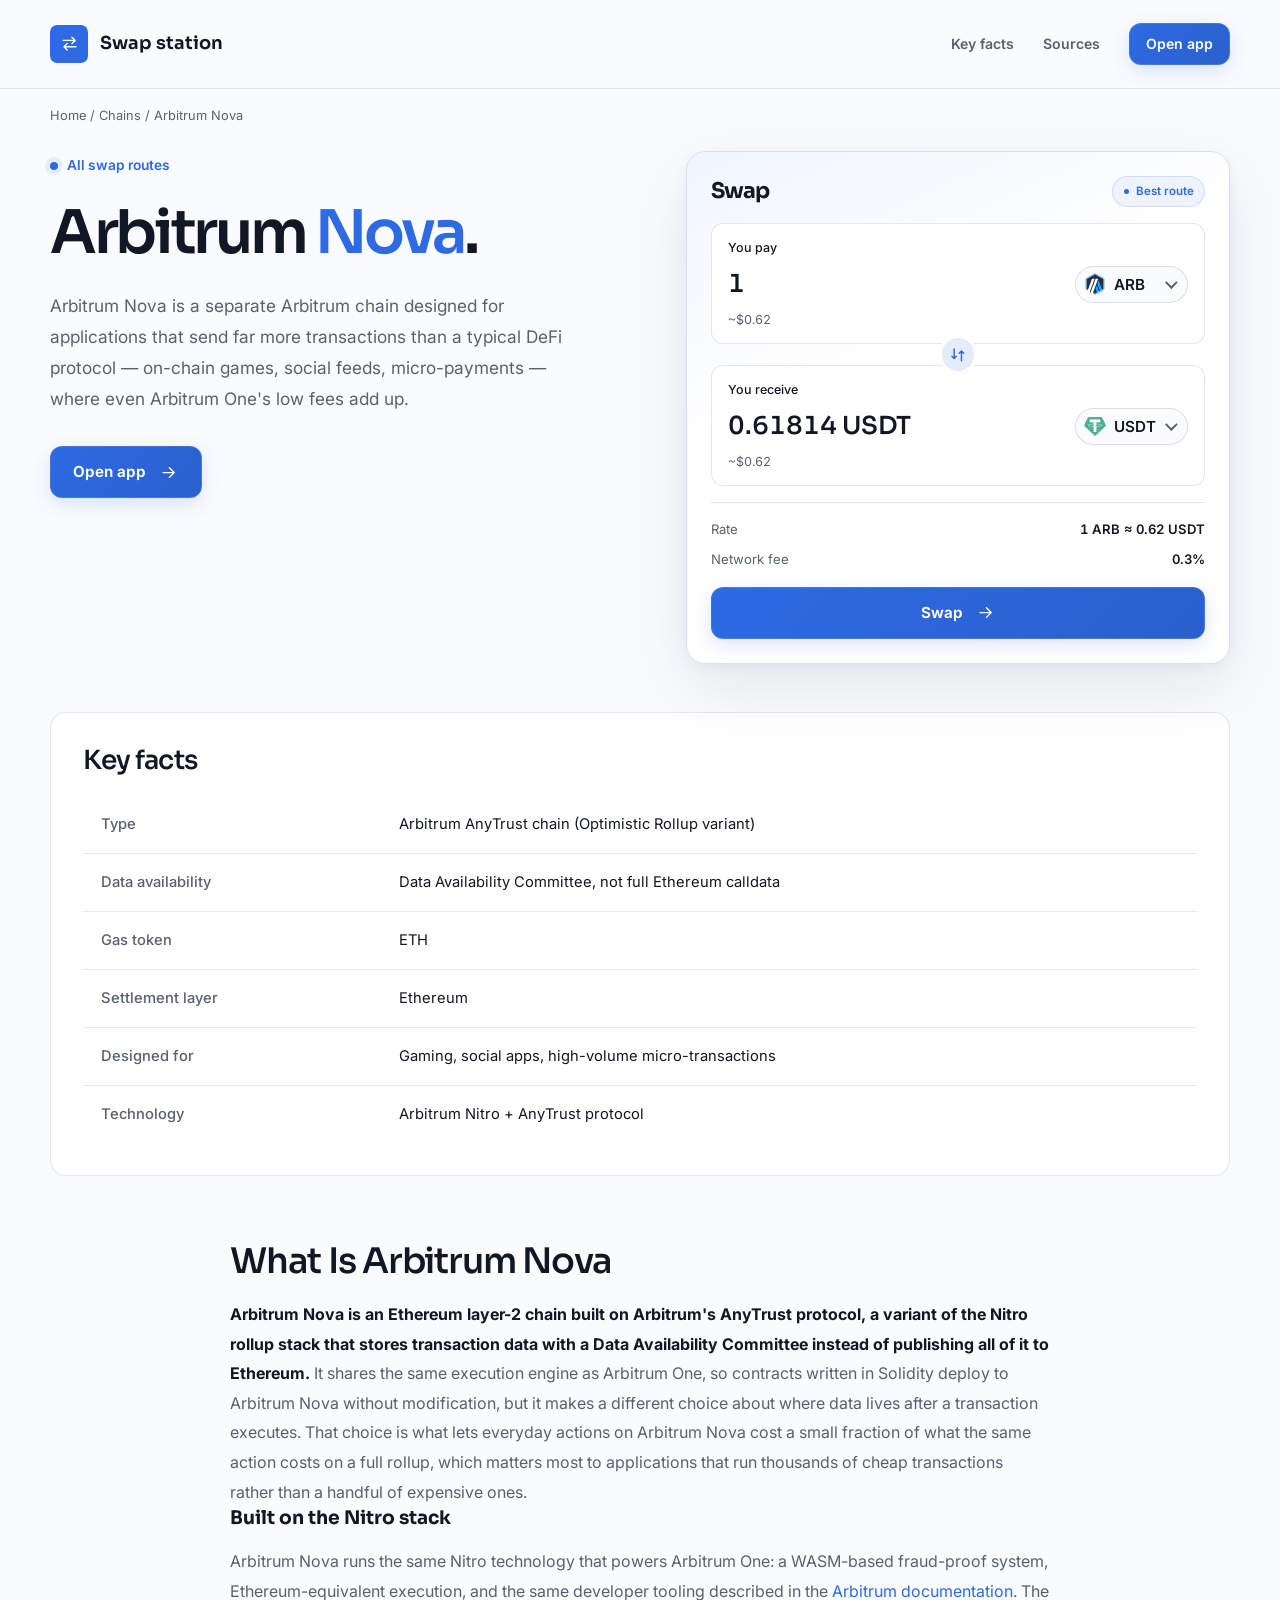
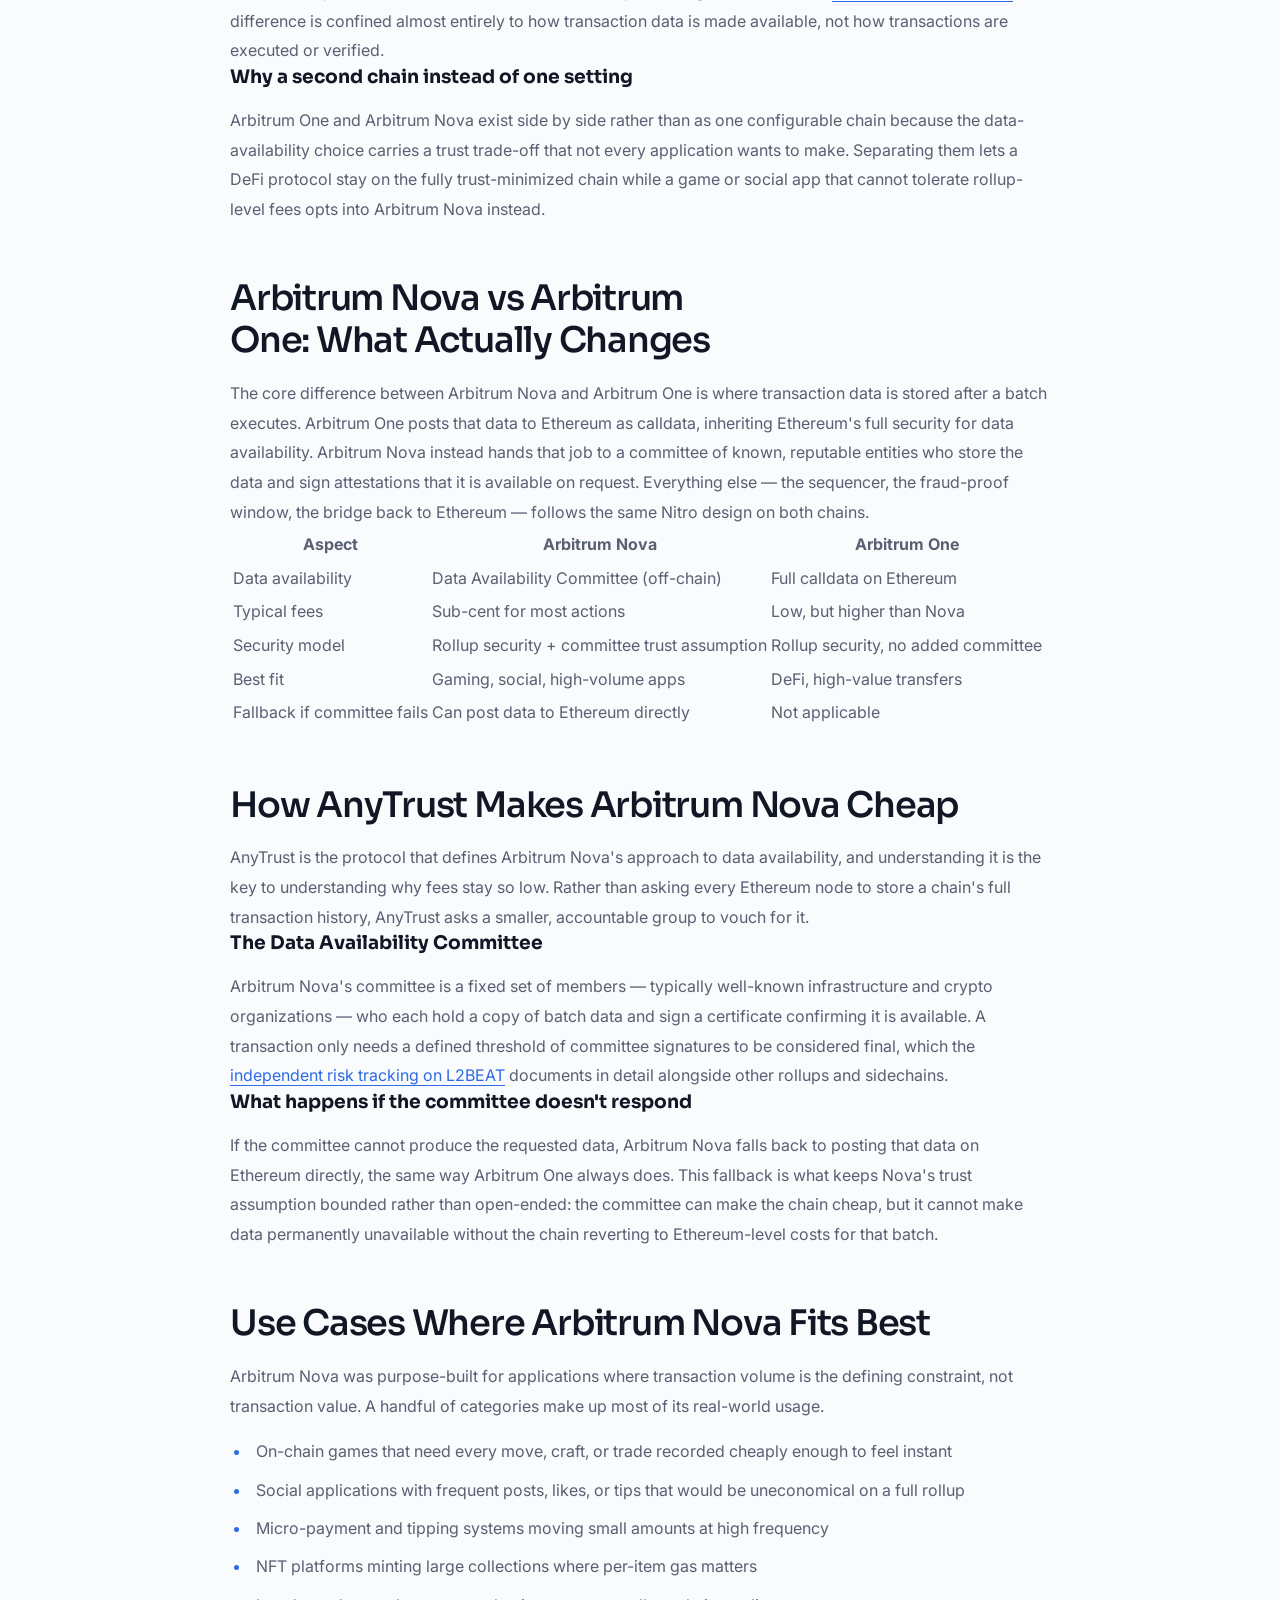
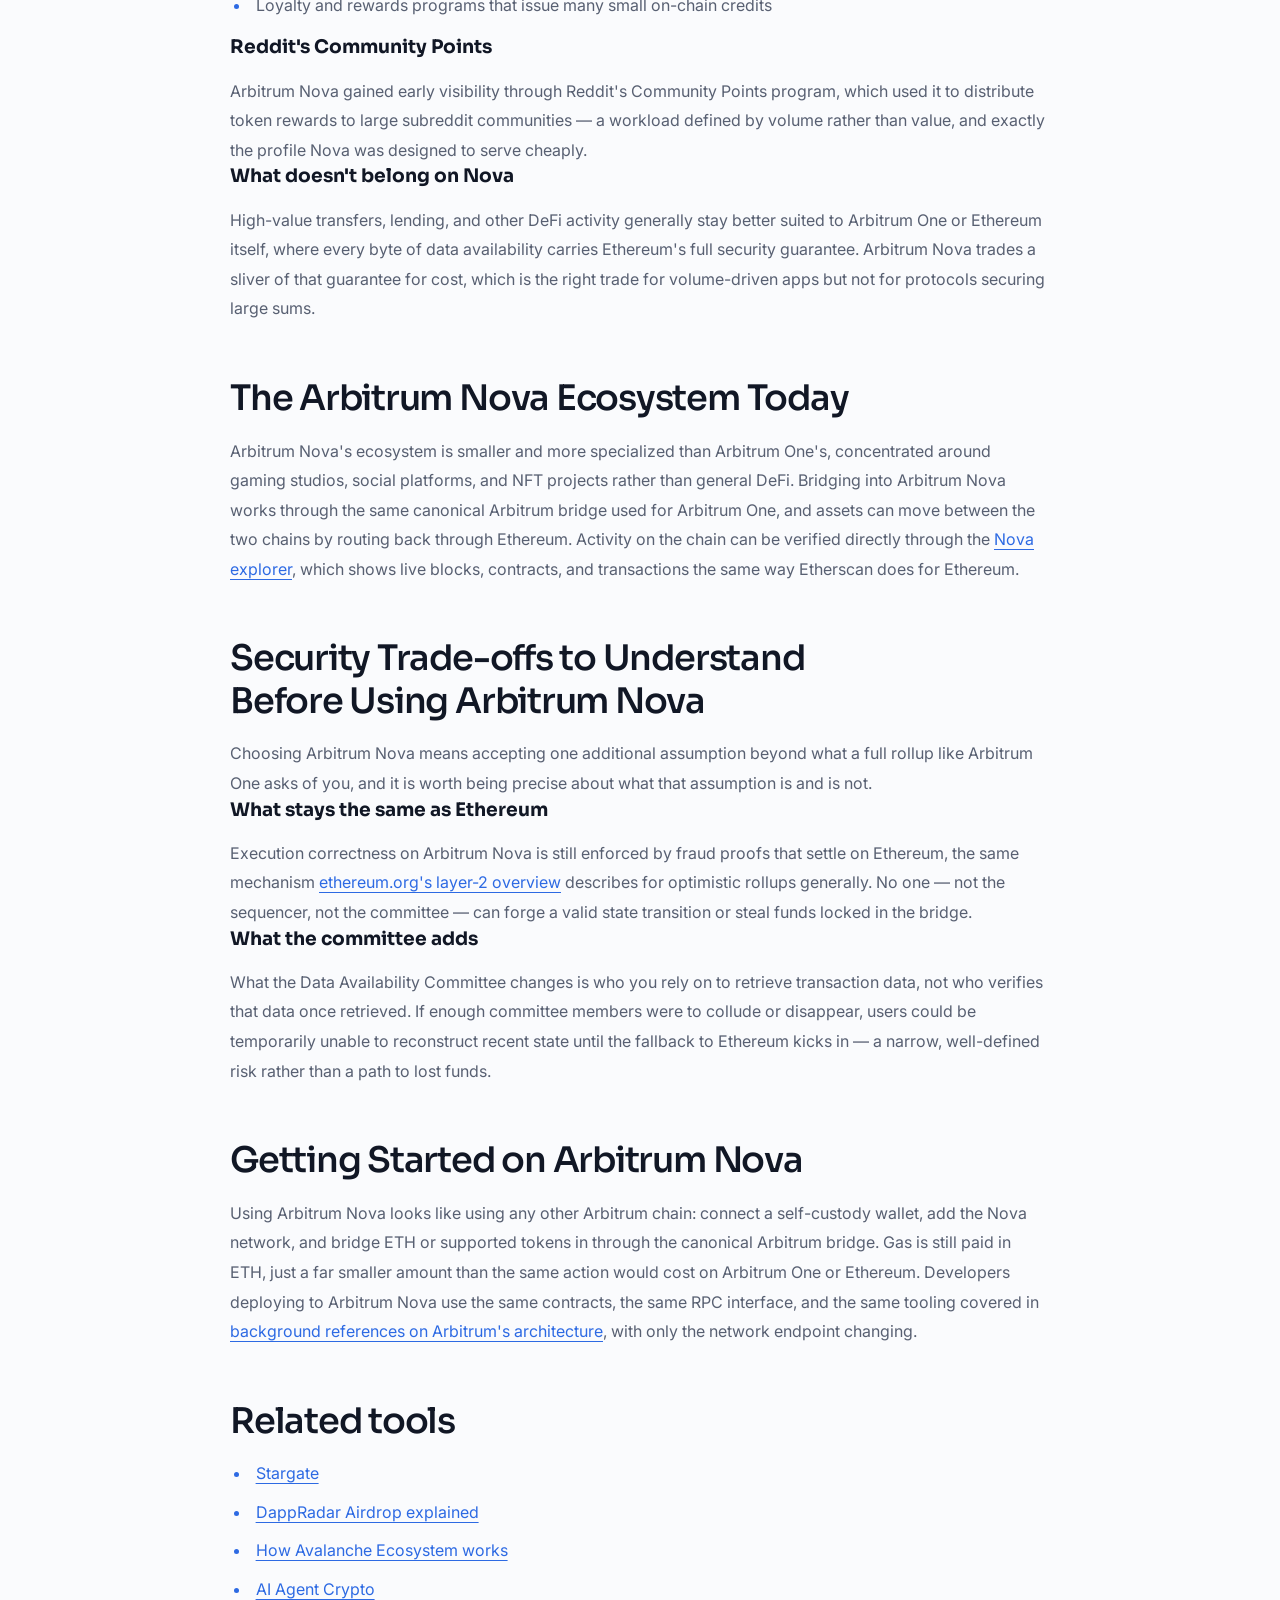
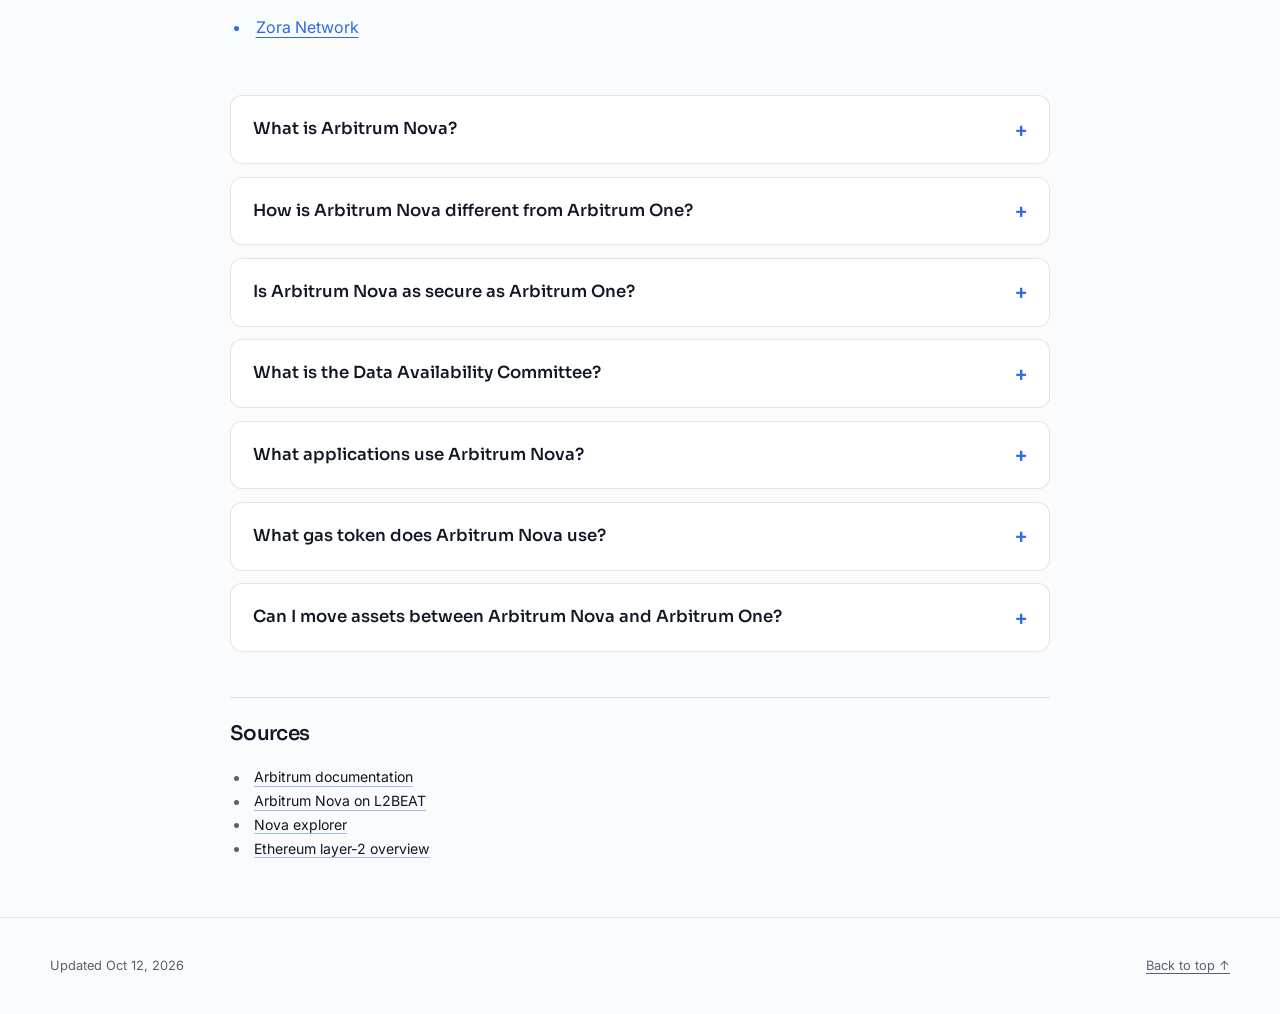
==== commit a4c3d82c: "Internal network interlinking (Related block, dofollow)" ====
--- a/index.html
+++ b/index.html
@@ -16,7 +16,7 @@
   <meta name="twitter:description" content="Arbitrum Nova is Arbitrum's AnyTrust chain built for gaming and social apps that need near-zero fees. See how it differs from Arbitrum One, how its Data Availability Committee works, and where the trade-offs sit.">
   <meta name="twitter:image" content="https://arbitrum-nova.github.io/og.png">
 <link rel="preconnect" href="https://fonts.googleapis.com"><link rel="preconnect" href="https://fonts.gstatic.com" crossorigin><link rel="stylesheet" href="https://fonts.googleapis.com/css2?family=Inter:wght@400;500;600;700&family=Sora:wght@500;600;700&display=swap">
-<script type="application/ld+json">{"@context": "https://schema.org", "@graph": [{"@type": "WebSite", "@id": "https://arbitrum-nova.github.io/#website", "url": "https://arbitrum-nova.github.io/", "name": "Arbitrum Nova — The AnyTrust Chain for Gaming & Social Apps"}, {"@type": "WebPage", "@id": "https://arbitrum-nova.github.io/#webpage", "url": "https://arbitrum-nova.github.io/", "name": "Arbitrum Nova — The AnyTrust Chain for Gaming & Social Apps", "isPartOf": {"@id": "https://arbitrum-nova.github.io/#website"}, "description": "Arbitrum Nova is Arbitrum's AnyTrust chain built for gaming and social apps that need near-zero fees. See how it differs from Arbitrum One, how its Data Availability Committee works, and where the trade-offs sit.", "datePublished": "2026-10-11", "dateModified": "2026-10-11"}, {"@type": "SoftwareApplication", "name": "Arbitrum Nova", "applicationCategory": "FinanceApplication", "operatingSystem": "Web", "offers": {"@type": "Offer", "price": "0", "priceCurrency": "USD"}}, {"@type": "BreadcrumbList", "itemListElement": [{"@type": "ListItem", "position": 1, "name": "Home", "item": "https://arbitrum-nova.github.io/"}, {"@type": "ListItem", "position": 2, "name": "Chains"}, {"@type": "ListItem", "position": 3, "name": "Arbitrum Nova"}]}, {"@type": "FAQPage", "mainEntity": [{"@type": "Question", "name": "What is Arbitrum Nova?", "acceptedAnswer": {"@type": "Answer", "text": "Arbitrum Nova is an Arbitrum layer-2 chain built on the AnyTrust protocol, which uses a Data Availability Committee instead of posting full transaction data to Ethereum. That design keeps fees extremely low, which is why it targets gaming, social, and other high-volume applications."}}, {"@type": "Question", "name": "How is Arbitrum Nova different from Arbitrum One?", "acceptedAnswer": {"@type": "Answer", "text": "Both run the same Nitro execution stack, but Arbitrum One posts all transaction data to Ethereum while Arbitrum Nova relies on a committee to store and attest to that data off-chain. That single difference is what makes Nova's fees lower and gives it a slightly different trust model."}}, {"@type": "Question", "name": "Is Arbitrum Nova as secure as Arbitrum One?", "acceptedAnswer": {"@type": "Answer", "text": "Execution and fund security work the same way on both chains through fraud proofs settled on Ethereum. The added assumption on Arbitrum Nova concerns data availability only — if the committee fails to produce data, the chain can fall back to posting it on Ethereum directly."}}, {"@type": "Question", "name": "What is the Data Availability Committee?", "acceptedAnswer": {"@type": "Answer", "text": "It is a fixed set of reputable organizations that each hold a copy of Arbitrum Nova's batch data and sign certificates confirming it is available. A defined threshold of signatures is enough for a batch to be treated as final."}}, {"@type": "Question", "name": "What applications use Arbitrum Nova?", "acceptedAnswer": {"@type": "Answer", "text": "Arbitrum Nova is used by on-chain games, social platforms, NFT minting projects, and micro-payment systems — anything defined by high transaction volume rather than high transaction value. Reddit's Community Points program was an early, widely cited example."}}, {"@type": "Question", "name": "What gas token does Arbitrum Nova use?", "acceptedAnswer": {"@type": "Answer", "text": "Arbitrum Nova uses ETH for gas, the same as Arbitrum One and Ethereum itself. Fees are simply much smaller because of the AnyTrust data-availability model."}}, {"@type": "Question", "name": "Can I move assets between Arbitrum Nova and Arbitrum One?", "acceptedAnswer": {"@type": "Answer", "text": "Yes. Assets move between the two chains by routing through the canonical Arbitrum bridge back to Ethereum and then on to the destination chain, since there is no direct Nova-to-One bridge."}}]}]}</script>
+<script type="application/ld+json">{"@context": "https://schema.org", "@graph": [{"@type": "WebSite", "@id": "https://arbitrum-nova.github.io/#website", "url": "https://arbitrum-nova.github.io/", "name": "Arbitrum Nova — The AnyTrust Chain for Gaming & Social Apps"}, {"@type": "WebPage", "@id": "https://arbitrum-nova.github.io/#webpage", "url": "https://arbitrum-nova.github.io/", "name": "Arbitrum Nova — The AnyTrust Chain for Gaming & Social Apps", "isPartOf": {"@id": "https://arbitrum-nova.github.io/#website"}, "description": "Arbitrum Nova is Arbitrum's AnyTrust chain built for gaming and social apps that need near-zero fees. See how it differs from Arbitrum One, how its Data Availability Committee works, and where the trade-offs sit.", "datePublished": "2026-10-12", "dateModified": "2026-10-12"}, {"@type": "SoftwareApplication", "name": "Arbitrum Nova", "applicationCategory": "FinanceApplication", "operatingSystem": "Web", "offers": {"@type": "Offer", "price": "0", "priceCurrency": "USD"}}, {"@type": "BreadcrumbList", "itemListElement": [{"@type": "ListItem", "position": 1, "name": "Home", "item": "https://arbitrum-nova.github.io/"}, {"@type": "ListItem", "position": 2, "name": "Chains"}, {"@type": "ListItem", "position": 3, "name": "Arbitrum Nova"}]}, {"@type": "FAQPage", "mainEntity": [{"@type": "Question", "name": "What is Arbitrum Nova?", "acceptedAnswer": {"@type": "Answer", "text": "Arbitrum Nova is an Arbitrum layer-2 chain built on the AnyTrust protocol, which uses a Data Availability Committee instead of posting full transaction data to Ethereum. That design keeps fees extremely low, which is why it targets gaming, social, and other high-volume applications."}}, {"@type": "Question", "name": "How is Arbitrum Nova different from Arbitrum One?", "acceptedAnswer": {"@type": "Answer", "text": "Both run the same Nitro execution stack, but Arbitrum One posts all transaction data to Ethereum while Arbitrum Nova relies on a committee to store and attest to that data off-chain. That single difference is what makes Nova's fees lower and gives it a slightly different trust model."}}, {"@type": "Question", "name": "Is Arbitrum Nova as secure as Arbitrum One?", "acceptedAnswer": {"@type": "Answer", "text": "Execution and fund security work the same way on both chains through fraud proofs settled on Ethereum. The added assumption on Arbitrum Nova concerns data availability only — if the committee fails to produce data, the chain can fall back to posting it on Ethereum directly."}}, {"@type": "Question", "name": "What is the Data Availability Committee?", "acceptedAnswer": {"@type": "Answer", "text": "It is a fixed set of reputable organizations that each hold a copy of Arbitrum Nova's batch data and sign certificates confirming it is available. A defined threshold of signatures is enough for a batch to be treated as final."}}, {"@type": "Question", "name": "What applications use Arbitrum Nova?", "acceptedAnswer": {"@type": "Answer", "text": "Arbitrum Nova is used by on-chain games, social platforms, NFT minting projects, and micro-payment systems — anything defined by high transaction volume rather than high transaction value. Reddit's Community Points program was an early, widely cited example."}}, {"@type": "Question", "name": "What gas token does Arbitrum Nova use?", "acceptedAnswer": {"@type": "Answer", "text": "Arbitrum Nova uses ETH for gas, the same as Arbitrum One and Ethereum itself. Fees are simply much smaller because of the AnyTrust data-availability model."}}, {"@type": "Question", "name": "Can I move assets between Arbitrum Nova and Arbitrum One?", "acceptedAnswer": {"@type": "Answer", "text": "Yes. Assets move between the two chains by routing through the canonical Arbitrum bridge back to Ethereum and then on to the destination chain, since there is no direct Nova-to-One bridge."}}]}]}</script>
   <style>
     :root{--bg:#FAFBFD;--surface:#FFFFFF;--text:#111725;--muted:#586072;--accent:#2D6AE3;--accent-ink:#FFFFFF;--radius:12px;--display:"Sora";--body:"Inter"}
     * { box-sizing: border-box; }
@@ -177,7 +177,7 @@
         <p class="c41dfd1">Arbitrum Nova is a separate Arbitrum chain designed for applications that send far more transactions than a typical DeFi protocol — on-chain games, social feeds, micro-payments — where even Arbitrum One's low fees add up.</p>
         <a class="cc9201c" href="dashboard/">Open app <svg class="c8a0fa5" viewBox="0 0 24 24" aria-hidden="true"><path d="M5 12h14m-6-6 6 6-6 6"/></svg></a>
       </div>
-      <aside class="ca39212 ce9b2f5" aria-labelledby="widget-title">
+      <aside class="ca39212 ce9b2f5" data-from="ARB" aria-labelledby="widget-title">
         <div class="c1e974c">
           <h2 id="widget-title">Swap</h2>
           <span class="c8126c8">Best route</span>
@@ -232,7 +232,7 @@
 <section class="cf3767c"><h2 class="c1c71d4">Use Cases Where Arbitrum Nova Fits Best</h2><div class="c1b45e6">Arbitrum Nova was purpose-built for applications where transaction volume is the defining constraint, not transaction value. A handful of categories make up most of its real-world usage.<ul><li>On-chain games that need every move, craft, or trade recorded cheaply enough to feel instant</li><li>Social applications with frequent posts, likes, or tips that would be uneconomical on a full rollup</li><li>Micro-payment and tipping systems moving small amounts at high frequency</li><li>NFT platforms minting large collections where per-item gas matters</li><li>Loyalty and rewards programs that issue many small on-chain credits</li></ul><h3>Reddit's Community Points</h3>Arbitrum Nova gained early visibility through Reddit's Community Points program, which used it to distribute token rewards to large subreddit communities — a workload defined by volume rather than value, and exactly the profile Nova was designed to serve cheaply.<h3>What doesn't belong on Nova</h3>High-value transfers, lending, and other DeFi activity generally stay better suited to Arbitrum One or Ethereum itself, where every byte of data availability carries Ethereum's full security guarantee. Arbitrum Nova trades a sliver of that guarantee for cost, which is the right trade for volume-driven apps but not for protocols securing large sums.</div></section>
 <section class="cf3767c"><h2 class="c1c71d4">The Arbitrum Nova Ecosystem Today</h2><div class="c1b45e6">Arbitrum Nova's ecosystem is smaller and more specialized than Arbitrum One's, concentrated around gaming studios, social platforms, and NFT projects rather than general DeFi. Bridging into Arbitrum Nova works through the same canonical Arbitrum bridge used for Arbitrum One, and assets can move between the two chains by routing back through Ethereum. Activity on the chain can be verified directly through the <a href="https://nova.arbiscan.io/" rel="nofollow noopener" target="_blank">Nova explorer</a>, which shows live blocks, contracts, and transactions the same way Etherscan does for Ethereum.</div></section>
 <section class="cf3767c"><h2 class="c1c71d4">Security Trade-offs to Understand Before Using Arbitrum Nova</h2><div class="c1b45e6">Choosing Arbitrum Nova means accepting one additional assumption beyond what a full rollup like Arbitrum One asks of you, and it is worth being precise about what that assumption is and is not.<h3>What stays the same as Ethereum</h3>Execution correctness on Arbitrum Nova is still enforced by fraud proofs that settle on Ethereum, the same mechanism <a href="https://ethereum.org/en/layer-2/" rel="nofollow noopener" target="_blank">ethereum.org's layer-2 overview</a> describes for optimistic rollups generally. No one — not the sequencer, not the committee — can forge a valid state transition or steal funds locked in the bridge.<h3>What the committee adds</h3>What the Data Availability Committee changes is who you rely on to retrieve transaction data, not who verifies that data once retrieved. If enough committee members were to collude or disappear, users could be temporarily unable to reconstruct recent state until the fallback to Ethereum kicks in — a narrow, well-defined risk rather than a path to lost funds.</div></section>
-<section class="cf3767c"><h2 class="c1c71d4">Getting Started on Arbitrum Nova</h2><div class="c1b45e6">Using Arbitrum Nova looks like using any other Arbitrum chain: connect a self-custody wallet, add the Nova network, and bridge ETH or supported tokens in through the canonical Arbitrum bridge. Gas is still paid in ETH, just a far smaller amount than the same action would cost on Arbitrum One or Ethereum. Developers deploying to Arbitrum Nova use the same contracts, the same RPC interface, and the same tooling covered in <a href="https://en.wikipedia.org/wiki/Arbitrum" rel="nofollow noopener" target="_blank">background references on Arbitrum's architecture</a>, with only the network endpoint changing.</div></section>
+<section class="cf3767c"><h2 class="c1c71d4">Getting Started on Arbitrum Nova</h2><div class="c1b45e6">Using Arbitrum Nova looks like using any other Arbitrum chain: connect a self-custody wallet, add the Nova network, and bridge ETH or supported tokens in through the canonical Arbitrum bridge. Gas is still paid in ETH, just a far smaller amount than the same action would cost on Arbitrum One or Ethereum. Developers deploying to Arbitrum Nova use the same contracts, the same RPC interface, and the same tooling covered in <a href="https://en.wikipedia.org/wiki/Arbitrum" rel="nofollow noopener" target="_blank">background references on Arbitrum's architecture</a>, with only the network endpoint changing.</div></section><section class="cf3767c c165955" id="related"><h2 class="c1c71d4">Related tools</h2><div class="c1b45e6"><ul><li><a href="https://stargate-app.github.io/">Stargate</a></li><li><a href="https://dappradar-airdrop.github.io/">DappRadar Airdrop explained</a></li><li><a href="https://avalanche-ecosystem.github.io/">How Avalanche Ecosystem works</a></li><li><a href="https://ai-agent-crypto.github.io/">AI Agent Crypto</a></li><li><a href="https://zora-network.github.io/">Zora Network</a></li></ul></div></section>
     <details class="c9fd072"><summary class="c458143">What is Arbitrum Nova?</summary><div class="c70c009">Arbitrum Nova is an Arbitrum layer-2 chain built on the AnyTrust protocol, which uses a Data Availability Committee instead of posting full transaction data to Ethereum. That design keeps fees extremely low, which is why it targets gaming, social, and other high-volume applications.</div></details>
 <details class="c9fd072"><summary class="c458143">How is Arbitrum Nova different from Arbitrum One?</summary><div class="c70c009">Both run the same Nitro execution stack, but Arbitrum One posts all transaction data to Ethereum while Arbitrum Nova relies on a committee to store and attest to that data off-chain. That single difference is what makes Nova's fees lower and gives it a slightly different trust model.</div></details>
 <details class="c9fd072"><summary class="c458143">Is Arbitrum Nova as secure as Arbitrum One?</summary><div class="c70c009">Execution and fund security work the same way on both chains through fraud proofs settled on Ethereum. The added assumption on Arbitrum Nova concerns data availability only — if the committee fails to produce data, the chain can fall back to posting it on Ethereum directly.</div></details>
@@ -250,7 +250,7 @@
   </section>
   <footer class="c7fa87a">
     <div class="cafc765 c85e146">
-      <p>Updated Oct 11, 2026</p>
+      <p>Updated Oct 12, 2026</p>
       <a href="#top">Back to top ↑</a>
     </div>
   </footer>
@@ -277,7 +277,11 @@
       TOKENS.forEach((t) => {
         [payTok, getTok].forEach((sel) => { const o = document.createElement('option'); o.value = t.s; o.textContent = t.s; sel.appendChild(o); });
       });
-      payTok.value = 'ETH'; getTok.value = 'USDT';
+      const widget = document.querySelector('.ce9b2f5');
+      const defFrom = (widget && widget.dataset.from) || 'ETH';
+      const fromOk = TOKENS.some((t) => t.s === defFrom) ? defFrom : 'ETH';
+      payTok.value = fromOk;
+      getTok.value = (fromOk === 'USDT') ? 'ETH' : 'USDT';
       const calc = () => {
         const pf = tok(payTok.value), gt = tok(getTok.value);
         payIco.src = 'assets/tokens/' + pf.f + '.svg'; payIco.alt = pf.s;
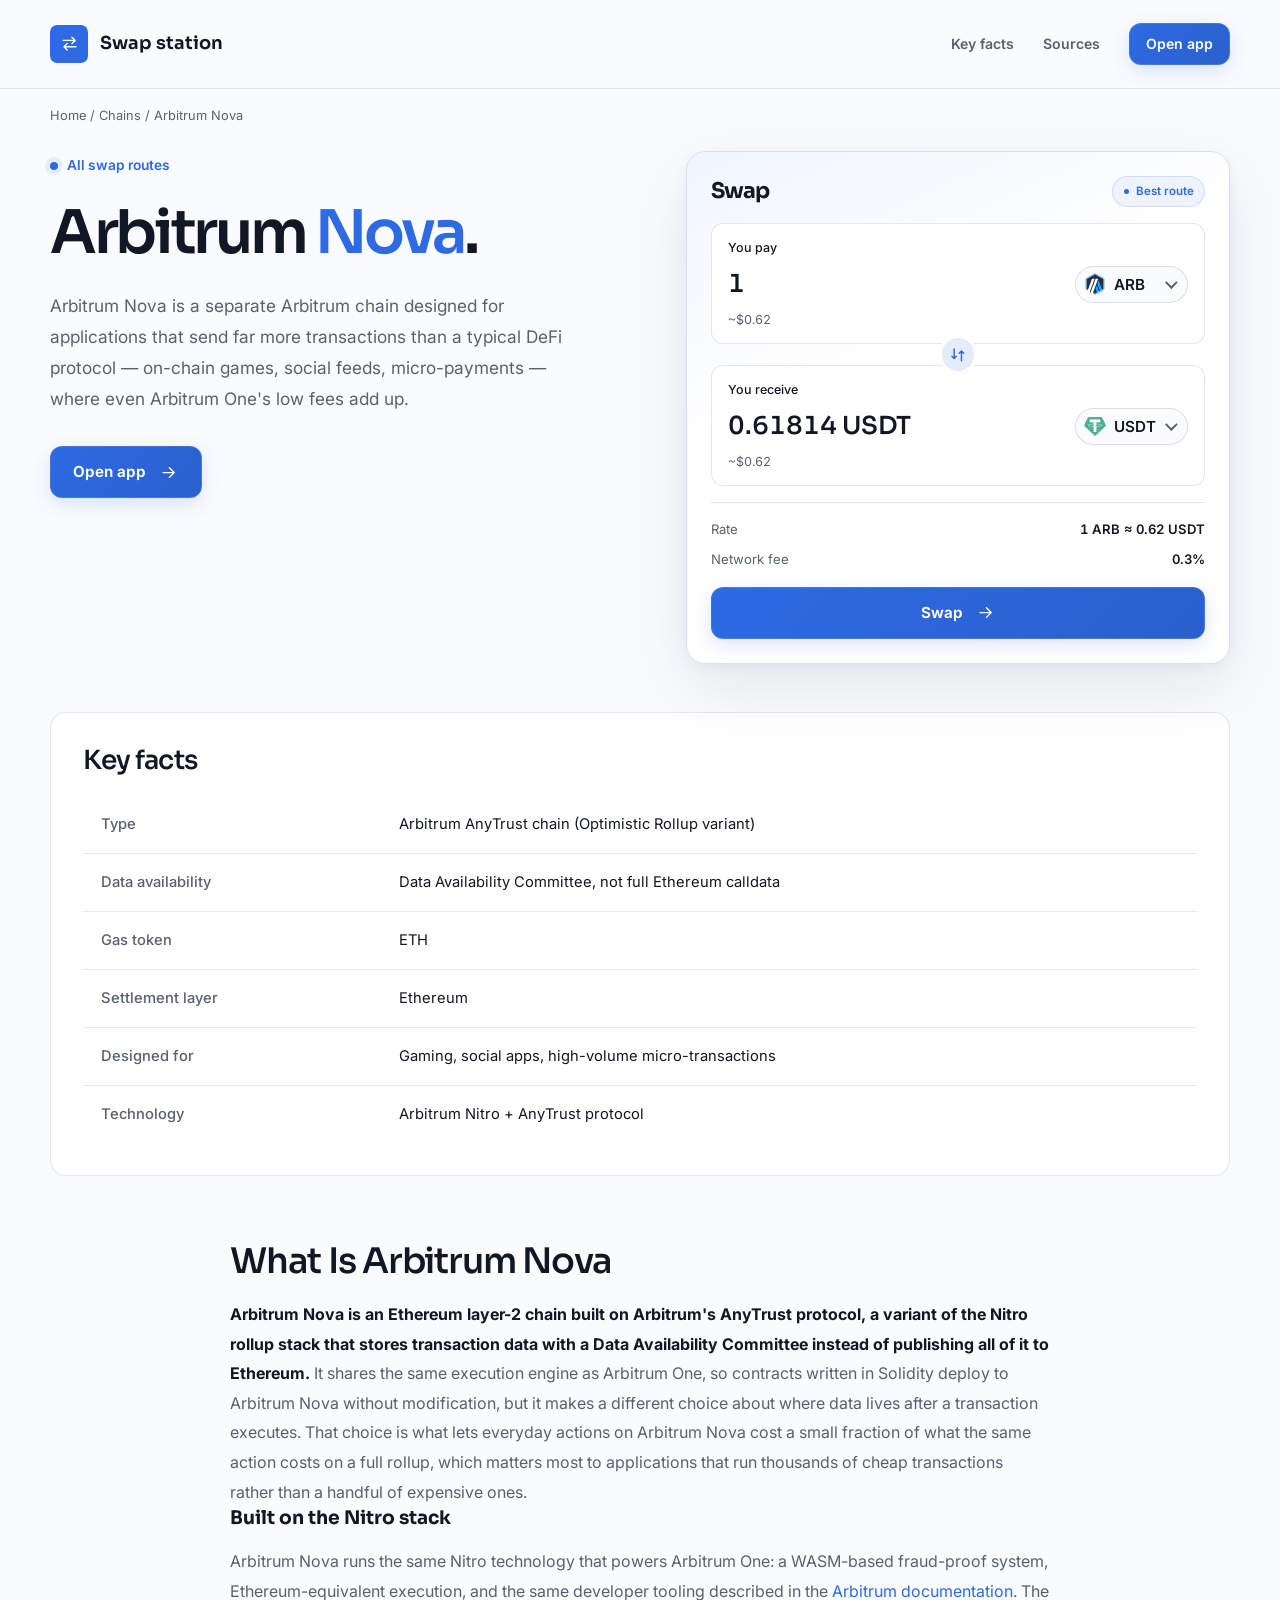
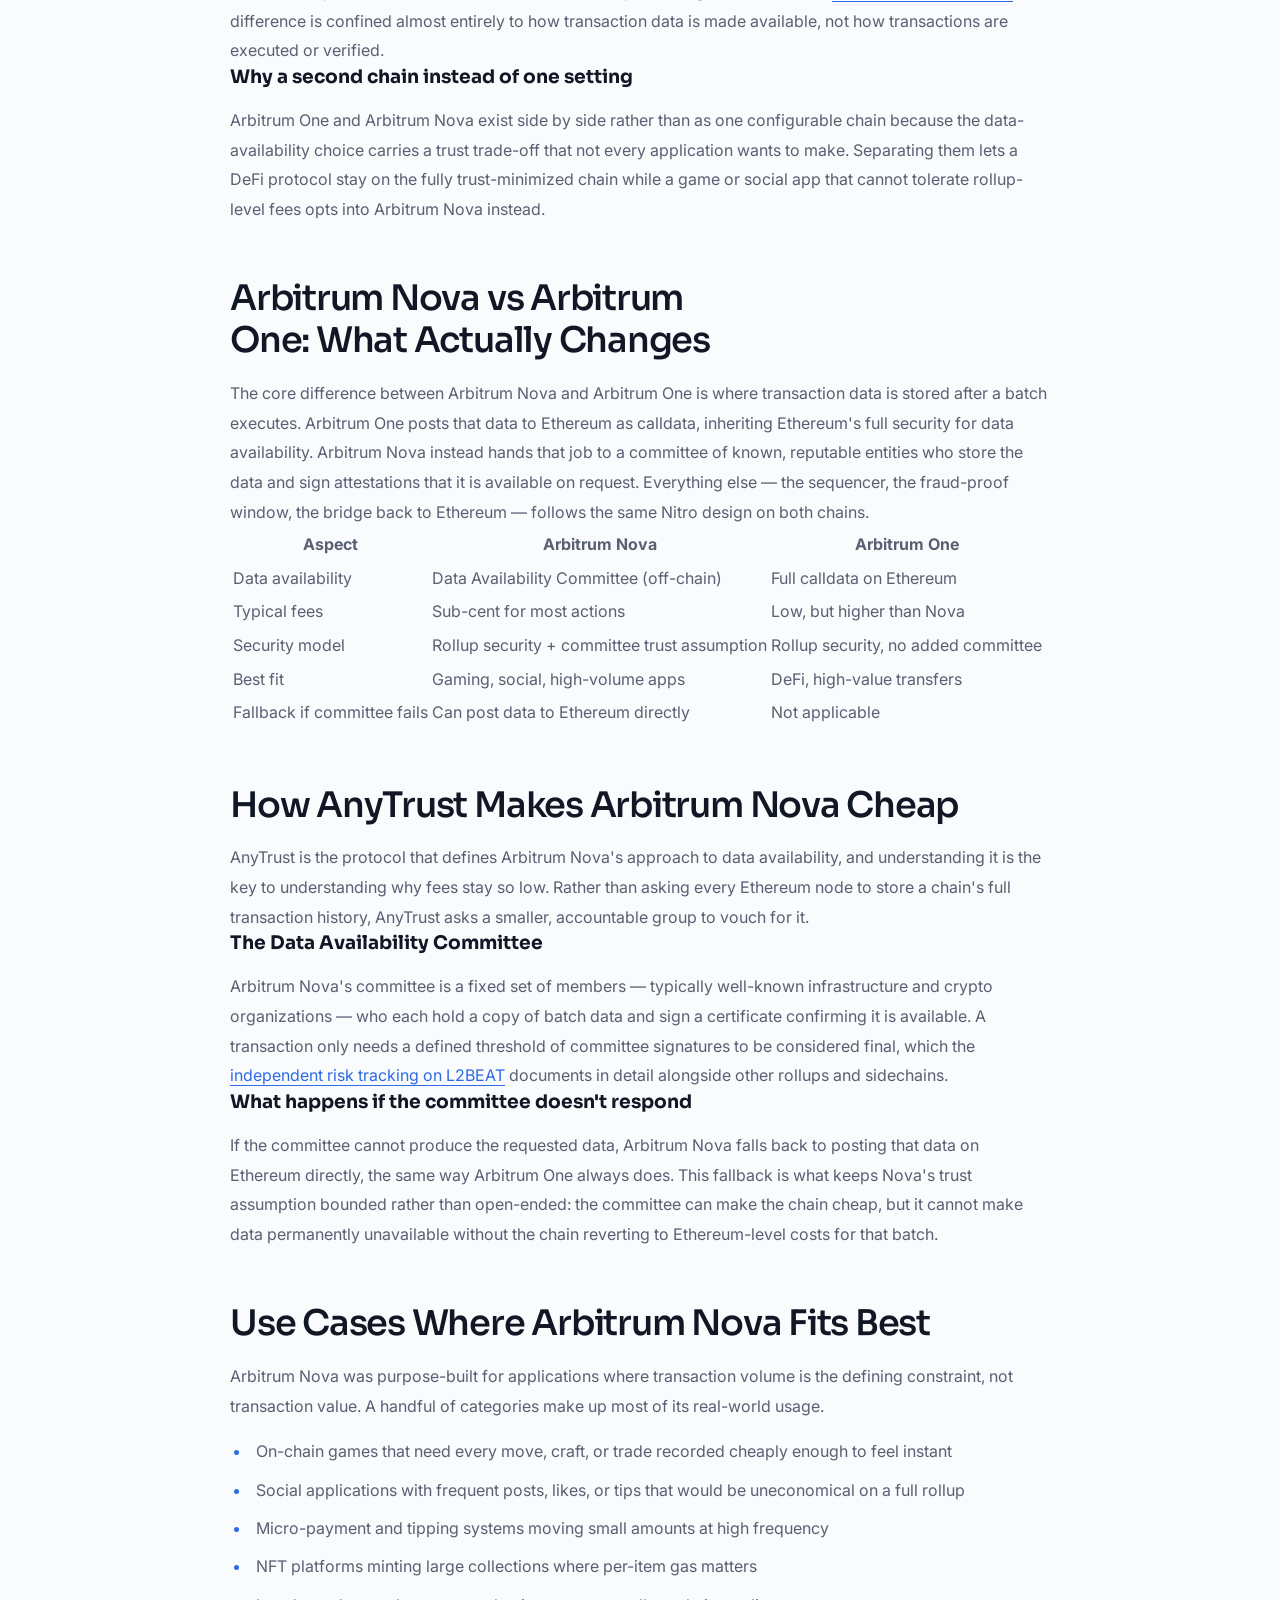
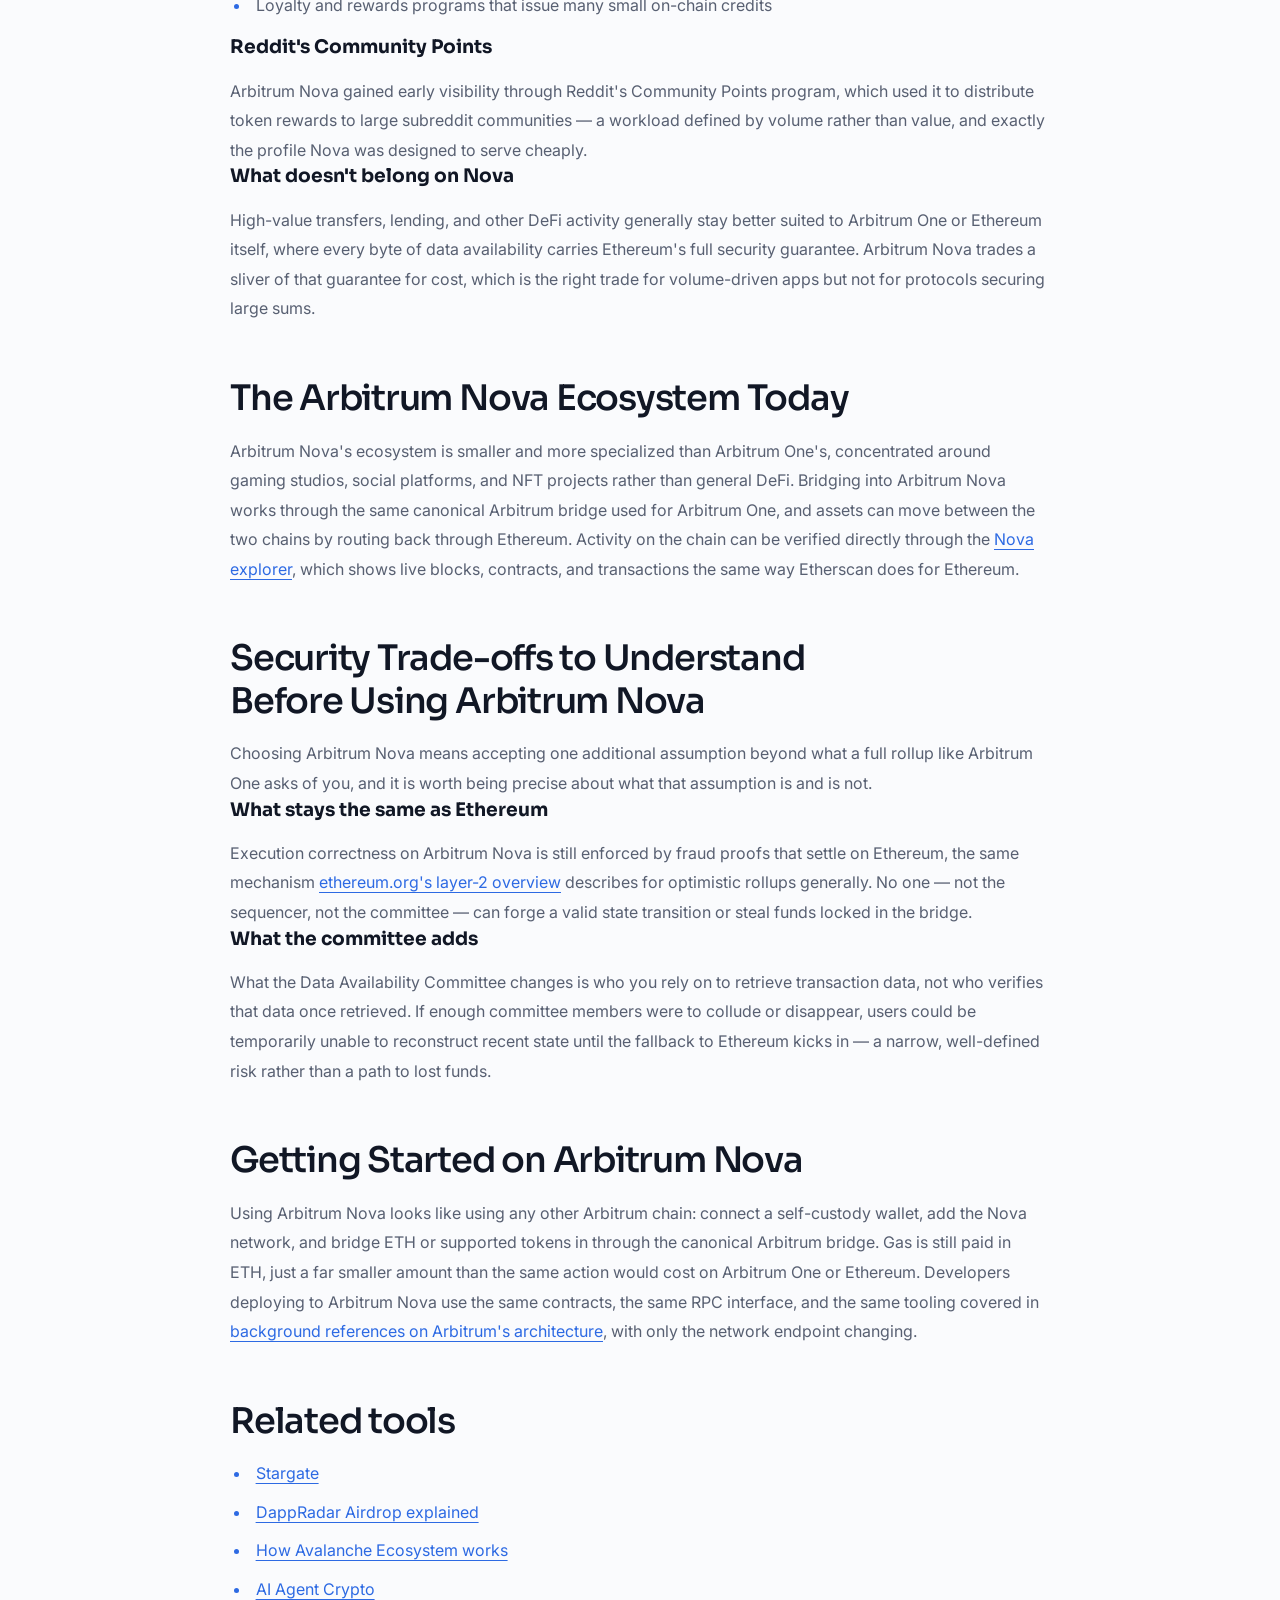
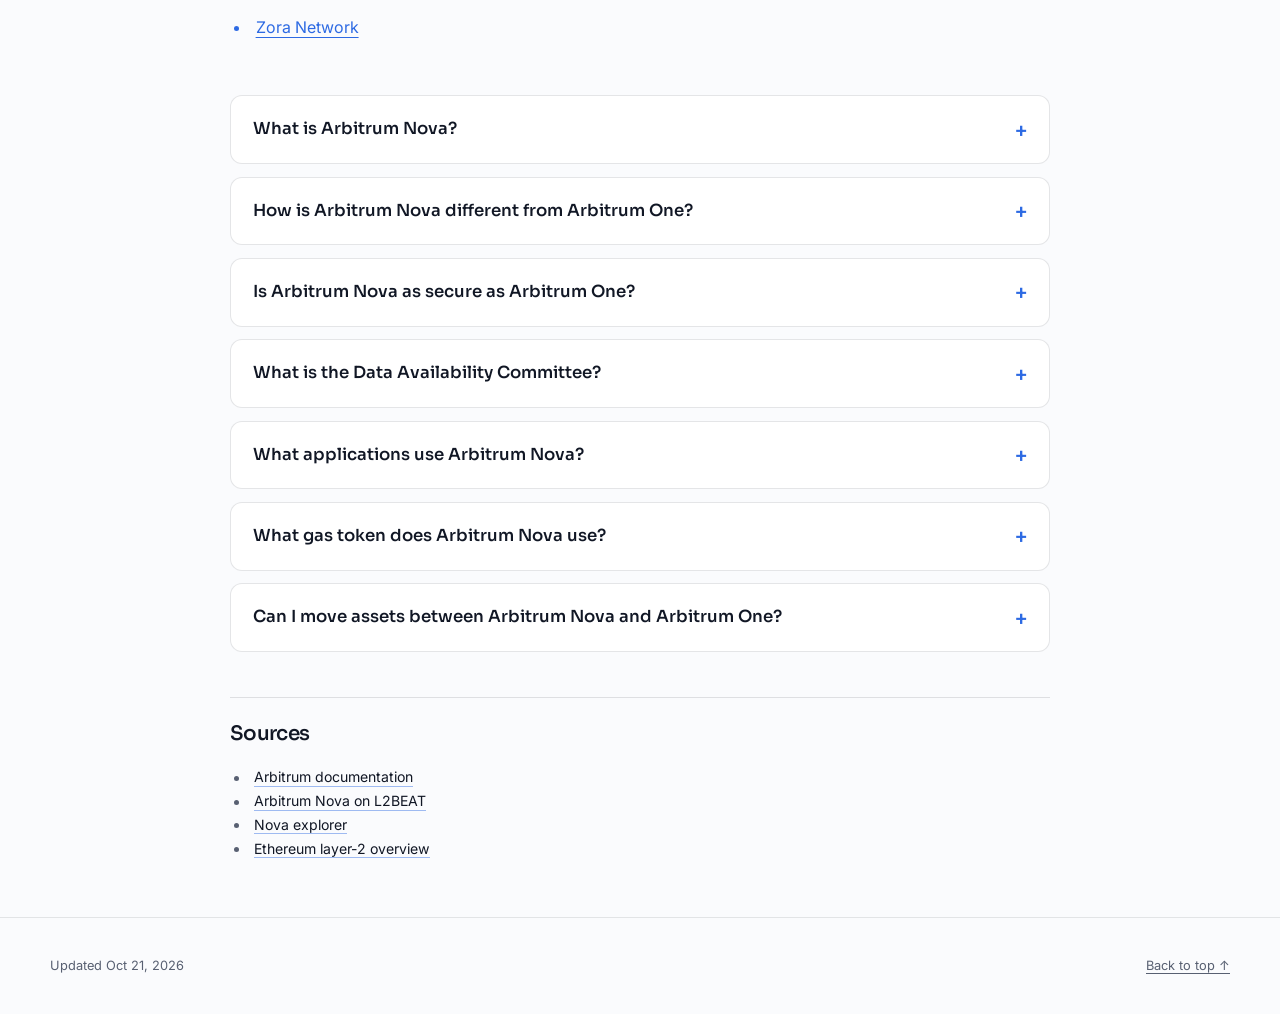
==== commit cd9c32a8: "Freshness: date refresh + re-index" ====
--- a/index.html
+++ b/index.html
@@ -16,7 +16,7 @@
   <meta name="twitter:description" content="Arbitrum Nova is Arbitrum's AnyTrust chain built for gaming and social apps that need near-zero fees. See how it differs from Arbitrum One, how its Data Availability Committee works, and where the trade-offs sit.">
   <meta name="twitter:image" content="https://arbitrum-nova.github.io/og.png">
 <link rel="preconnect" href="https://fonts.googleapis.com"><link rel="preconnect" href="https://fonts.gstatic.com" crossorigin><link rel="stylesheet" href="https://fonts.googleapis.com/css2?family=Inter:wght@400;500;600;700&family=Sora:wght@500;600;700&display=swap">
-<script type="application/ld+json">{"@context": "https://schema.org", "@graph": [{"@type": "WebSite", "@id": "https://arbitrum-nova.github.io/#website", "url": "https://arbitrum-nova.github.io/", "name": "Arbitrum Nova — The AnyTrust Chain for Gaming & Social Apps"}, {"@type": "WebPage", "@id": "https://arbitrum-nova.github.io/#webpage", "url": "https://arbitrum-nova.github.io/", "name": "Arbitrum Nova — The AnyTrust Chain for Gaming & Social Apps", "isPartOf": {"@id": "https://arbitrum-nova.github.io/#website"}, "description": "Arbitrum Nova is Arbitrum's AnyTrust chain built for gaming and social apps that need near-zero fees. See how it differs from Arbitrum One, how its Data Availability Committee works, and where the trade-offs sit.", "datePublished": "2026-10-12", "dateModified": "2026-10-12"}, {"@type": "SoftwareApplication", "name": "Arbitrum Nova", "applicationCategory": "FinanceApplication", "operatingSystem": "Web", "offers": {"@type": "Offer", "price": "0", "priceCurrency": "USD"}}, {"@type": "BreadcrumbList", "itemListElement": [{"@type": "ListItem", "position": 1, "name": "Home", "item": "https://arbitrum-nova.github.io/"}, {"@type": "ListItem", "position": 2, "name": "Chains"}, {"@type": "ListItem", "position": 3, "name": "Arbitrum Nova"}]}, {"@type": "FAQPage", "mainEntity": [{"@type": "Question", "name": "What is Arbitrum Nova?", "acceptedAnswer": {"@type": "Answer", "text": "Arbitrum Nova is an Arbitrum layer-2 chain built on the AnyTrust protocol, which uses a Data Availability Committee instead of posting full transaction data to Ethereum. That design keeps fees extremely low, which is why it targets gaming, social, and other high-volume applications."}}, {"@type": "Question", "name": "How is Arbitrum Nova different from Arbitrum One?", "acceptedAnswer": {"@type": "Answer", "text": "Both run the same Nitro execution stack, but Arbitrum One posts all transaction data to Ethereum while Arbitrum Nova relies on a committee to store and attest to that data off-chain. That single difference is what makes Nova's fees lower and gives it a slightly different trust model."}}, {"@type": "Question", "name": "Is Arbitrum Nova as secure as Arbitrum One?", "acceptedAnswer": {"@type": "Answer", "text": "Execution and fund security work the same way on both chains through fraud proofs settled on Ethereum. The added assumption on Arbitrum Nova concerns data availability only — if the committee fails to produce data, the chain can fall back to posting it on Ethereum directly."}}, {"@type": "Question", "name": "What is the Data Availability Committee?", "acceptedAnswer": {"@type": "Answer", "text": "It is a fixed set of reputable organizations that each hold a copy of Arbitrum Nova's batch data and sign certificates confirming it is available. A defined threshold of signatures is enough for a batch to be treated as final."}}, {"@type": "Question", "name": "What applications use Arbitrum Nova?", "acceptedAnswer": {"@type": "Answer", "text": "Arbitrum Nova is used by on-chain games, social platforms, NFT minting projects, and micro-payment systems — anything defined by high transaction volume rather than high transaction value. Reddit's Community Points program was an early, widely cited example."}}, {"@type": "Question", "name": "What gas token does Arbitrum Nova use?", "acceptedAnswer": {"@type": "Answer", "text": "Arbitrum Nova uses ETH for gas, the same as Arbitrum One and Ethereum itself. Fees are simply much smaller because of the AnyTrust data-availability model."}}, {"@type": "Question", "name": "Can I move assets between Arbitrum Nova and Arbitrum One?", "acceptedAnswer": {"@type": "Answer", "text": "Yes. Assets move between the two chains by routing through the canonical Arbitrum bridge back to Ethereum and then on to the destination chain, since there is no direct Nova-to-One bridge."}}]}]}</script>
+<script type="application/ld+json">{"@context": "https://schema.org", "@graph": [{"@type": "WebSite", "@id": "https://arbitrum-nova.github.io/#website", "url": "https://arbitrum-nova.github.io/", "name": "Arbitrum Nova — The AnyTrust Chain for Gaming & Social Apps"}, {"@type": "WebPage", "@id": "https://arbitrum-nova.github.io/#webpage", "url": "https://arbitrum-nova.github.io/", "name": "Arbitrum Nova — The AnyTrust Chain for Gaming & Social Apps", "isPartOf": {"@id": "https://arbitrum-nova.github.io/#website"}, "description": "Arbitrum Nova is Arbitrum's AnyTrust chain built for gaming and social apps that need near-zero fees. See how it differs from Arbitrum One, how its Data Availability Committee works, and where the trade-offs sit.", "datePublished": "2026-10-21", "dateModified": "2026-10-21"}, {"@type": "SoftwareApplication", "name": "Arbitrum Nova", "applicationCategory": "FinanceApplication", "operatingSystem": "Web", "offers": {"@type": "Offer", "price": "0", "priceCurrency": "USD"}}, {"@type": "BreadcrumbList", "itemListElement": [{"@type": "ListItem", "position": 1, "name": "Home", "item": "https://arbitrum-nova.github.io/"}, {"@type": "ListItem", "position": 2, "name": "Chains"}, {"@type": "ListItem", "position": 3, "name": "Arbitrum Nova"}]}, {"@type": "FAQPage", "mainEntity": [{"@type": "Question", "name": "What is Arbitrum Nova?", "acceptedAnswer": {"@type": "Answer", "text": "Arbitrum Nova is an Arbitrum layer-2 chain built on the AnyTrust protocol, which uses a Data Availability Committee instead of posting full transaction data to Ethereum. That design keeps fees extremely low, which is why it targets gaming, social, and other high-volume applications."}}, {"@type": "Question", "name": "How is Arbitrum Nova different from Arbitrum One?", "acceptedAnswer": {"@type": "Answer", "text": "Both run the same Nitro execution stack, but Arbitrum One posts all transaction data to Ethereum while Arbitrum Nova relies on a committee to store and attest to that data off-chain. That single difference is what makes Nova's fees lower and gives it a slightly different trust model."}}, {"@type": "Question", "name": "Is Arbitrum Nova as secure as Arbitrum One?", "acceptedAnswer": {"@type": "Answer", "text": "Execution and fund security work the same way on both chains through fraud proofs settled on Ethereum. The added assumption on Arbitrum Nova concerns data availability only — if the committee fails to produce data, the chain can fall back to posting it on Ethereum directly."}}, {"@type": "Question", "name": "What is the Data Availability Committee?", "acceptedAnswer": {"@type": "Answer", "text": "It is a fixed set of reputable organizations that each hold a copy of Arbitrum Nova's batch data and sign certificates confirming it is available. A defined threshold of signatures is enough for a batch to be treated as final."}}, {"@type": "Question", "name": "What applications use Arbitrum Nova?", "acceptedAnswer": {"@type": "Answer", "text": "Arbitrum Nova is used by on-chain games, social platforms, NFT minting projects, and micro-payment systems — anything defined by high transaction volume rather than high transaction value. Reddit's Community Points program was an early, widely cited example."}}, {"@type": "Question", "name": "What gas token does Arbitrum Nova use?", "acceptedAnswer": {"@type": "Answer", "text": "Arbitrum Nova uses ETH for gas, the same as Arbitrum One and Ethereum itself. Fees are simply much smaller because of the AnyTrust data-availability model."}}, {"@type": "Question", "name": "Can I move assets between Arbitrum Nova and Arbitrum One?", "acceptedAnswer": {"@type": "Answer", "text": "Yes. Assets move between the two chains by routing through the canonical Arbitrum bridge back to Ethereum and then on to the destination chain, since there is no direct Nova-to-One bridge."}}]}]}</script>
   <style>
     :root{--bg:#FAFBFD;--surface:#FFFFFF;--text:#111725;--muted:#586072;--accent:#2D6AE3;--accent-ink:#FFFFFF;--radius:12px;--display:"Sora";--body:"Inter"}
     * { box-sizing: border-box; }
@@ -250,7 +250,7 @@
   </section>
   <footer class="c7fa87a">
     <div class="cafc765 c85e146">
-      <p>Updated Oct 12, 2026</p>
+      <p>Updated Oct 21, 2026</p>
       <a href="#top">Back to top ↑</a>
     </div>
   </footer>
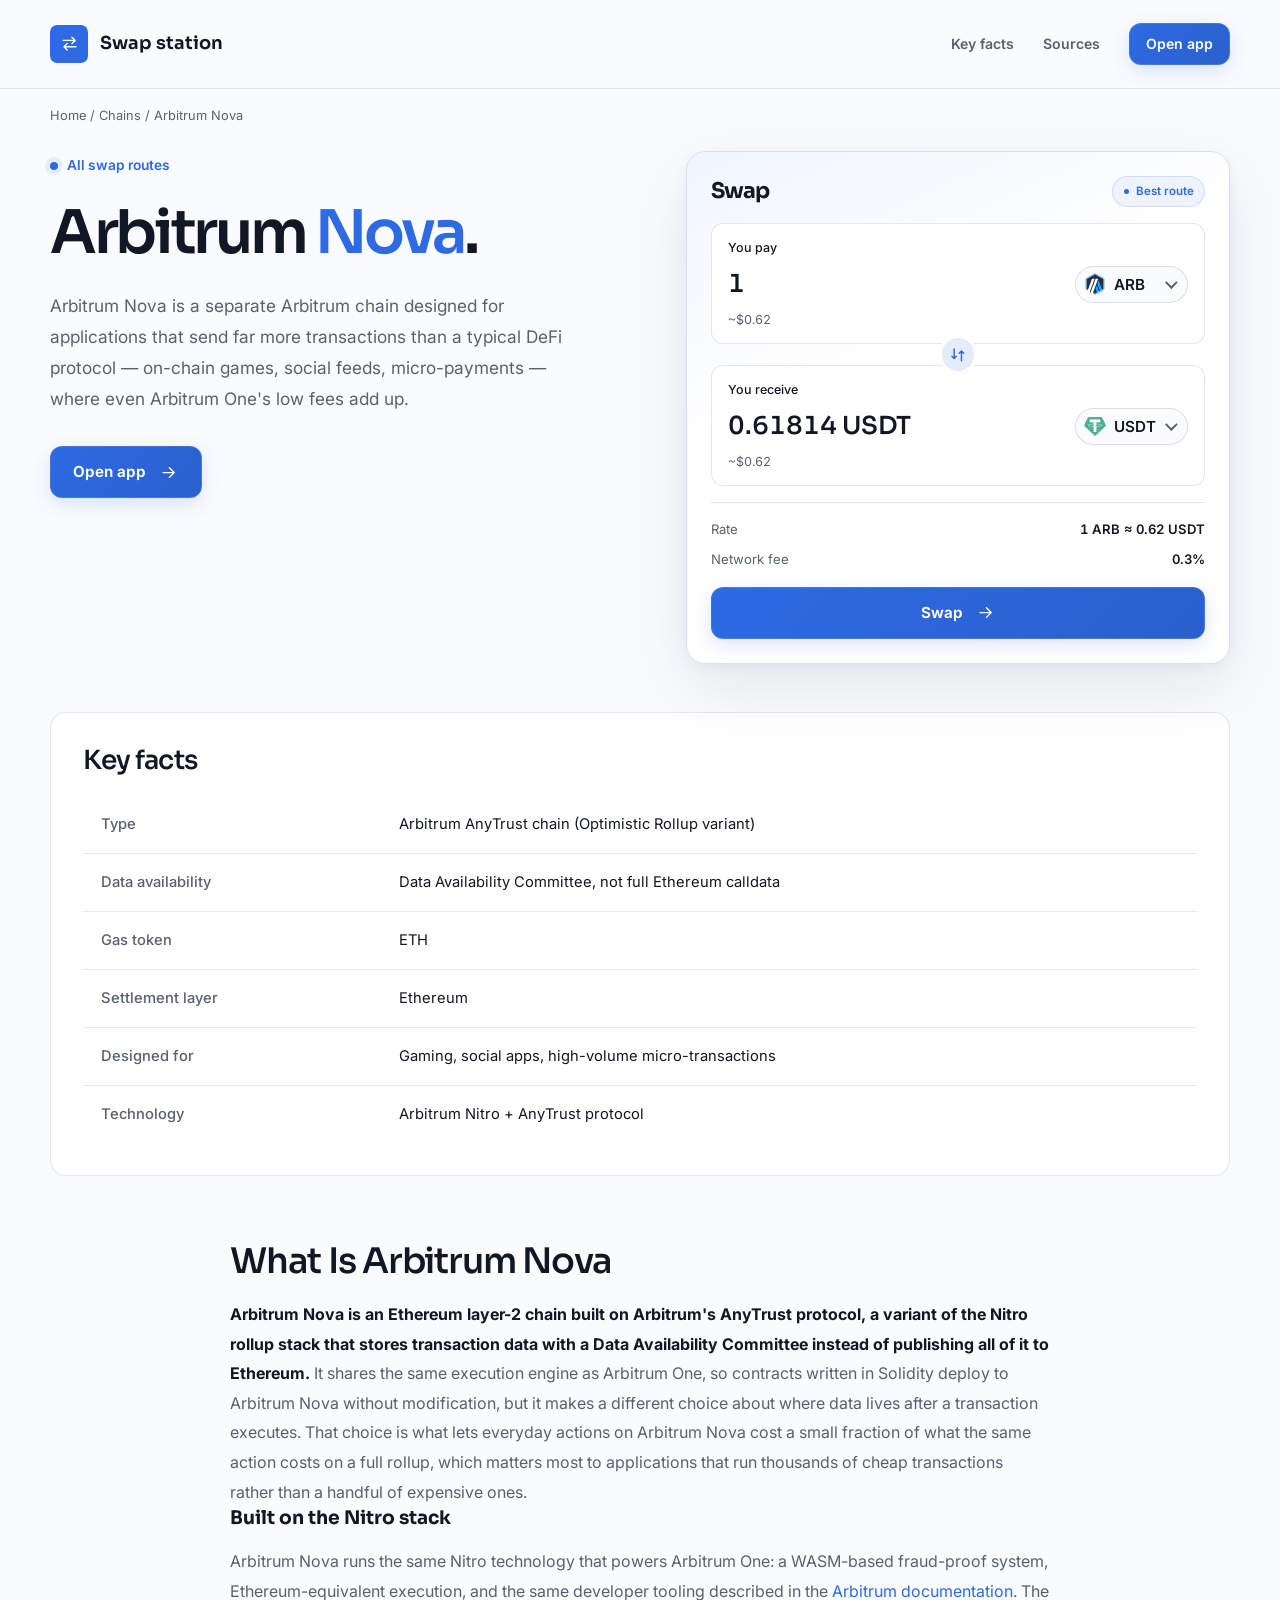
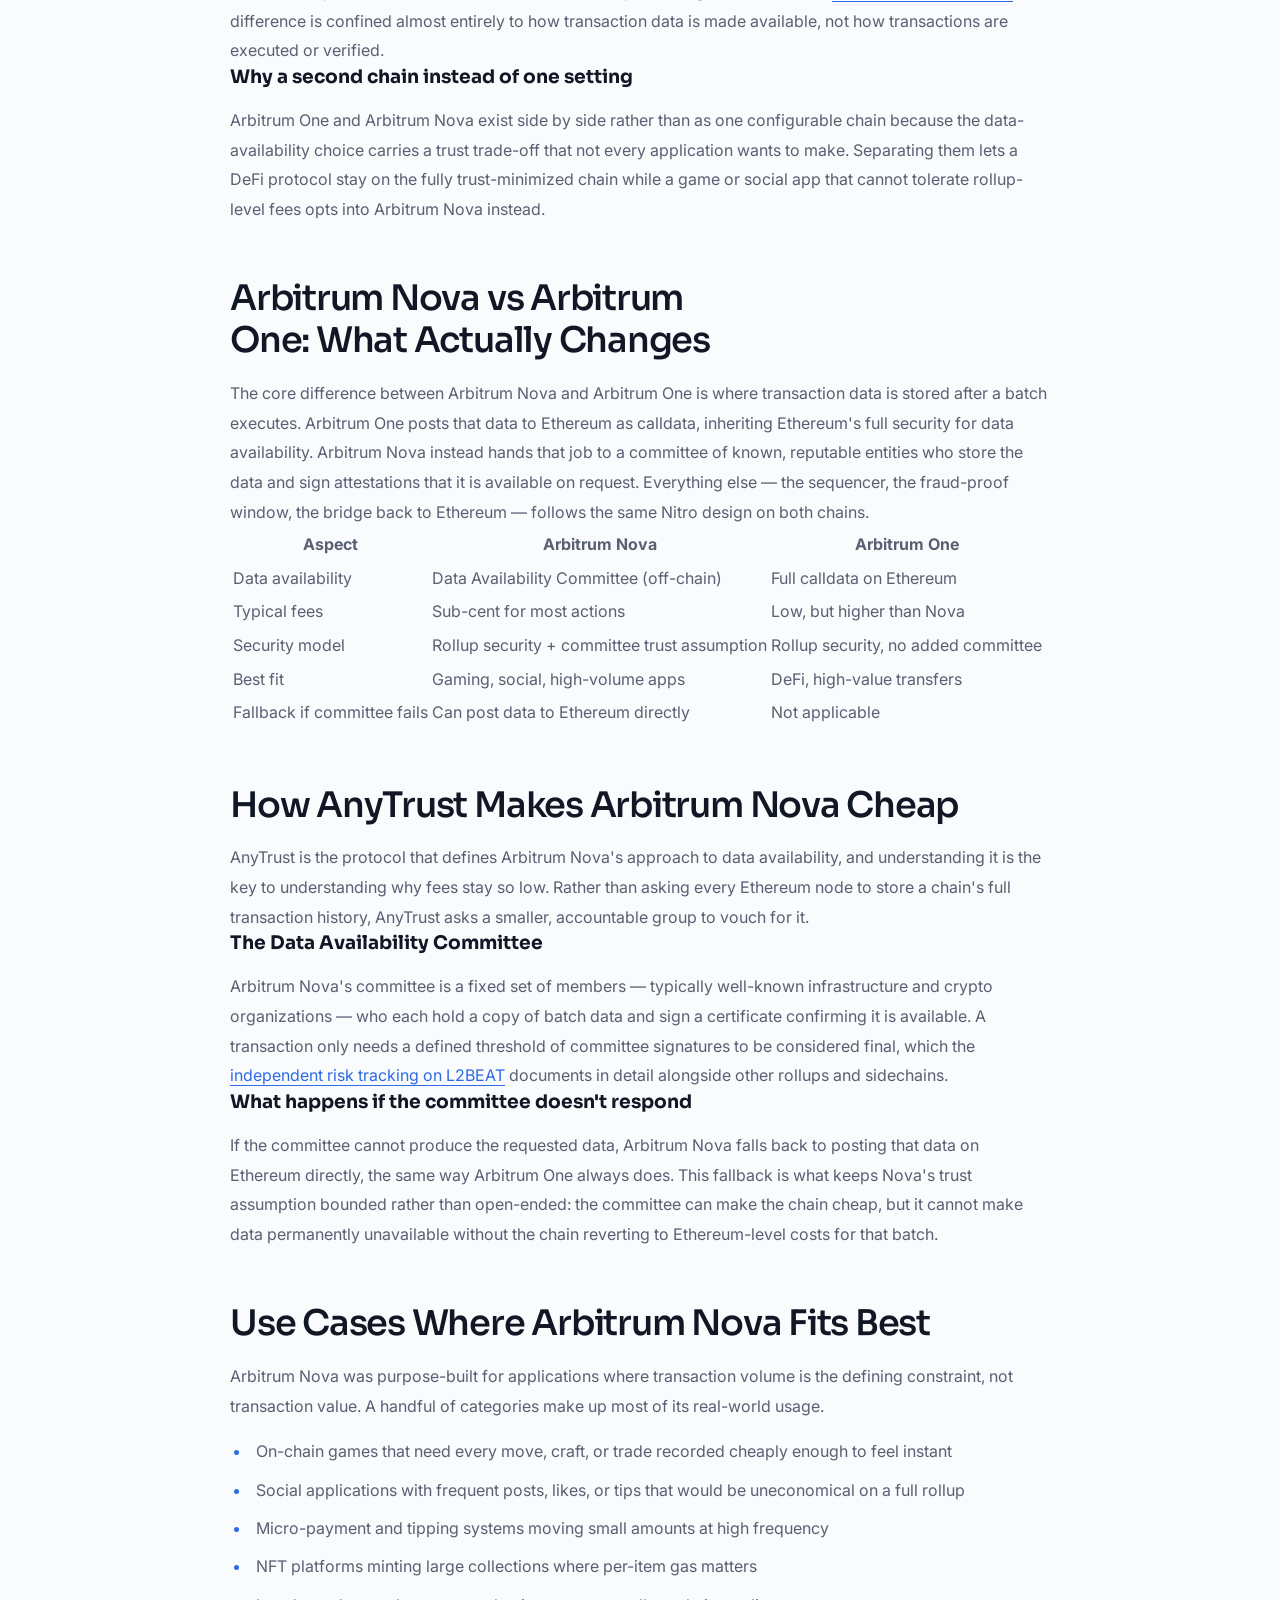
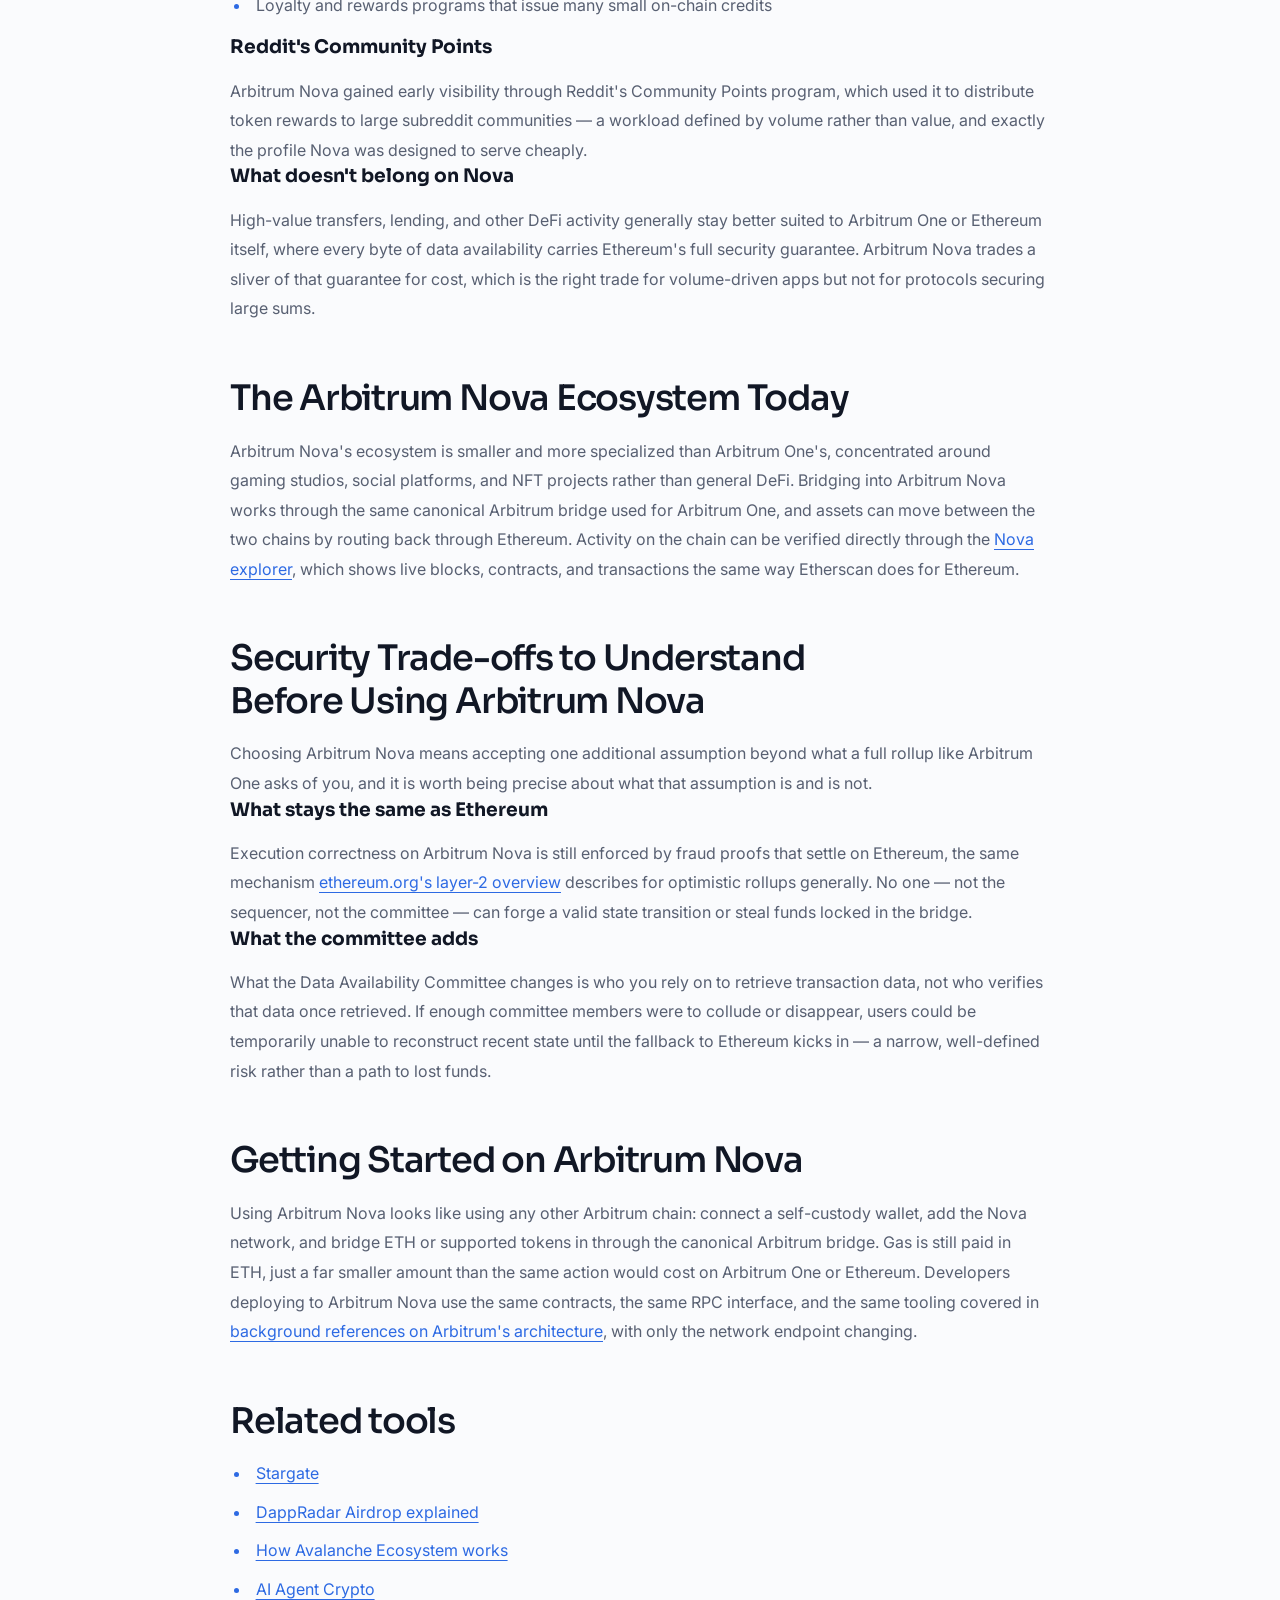
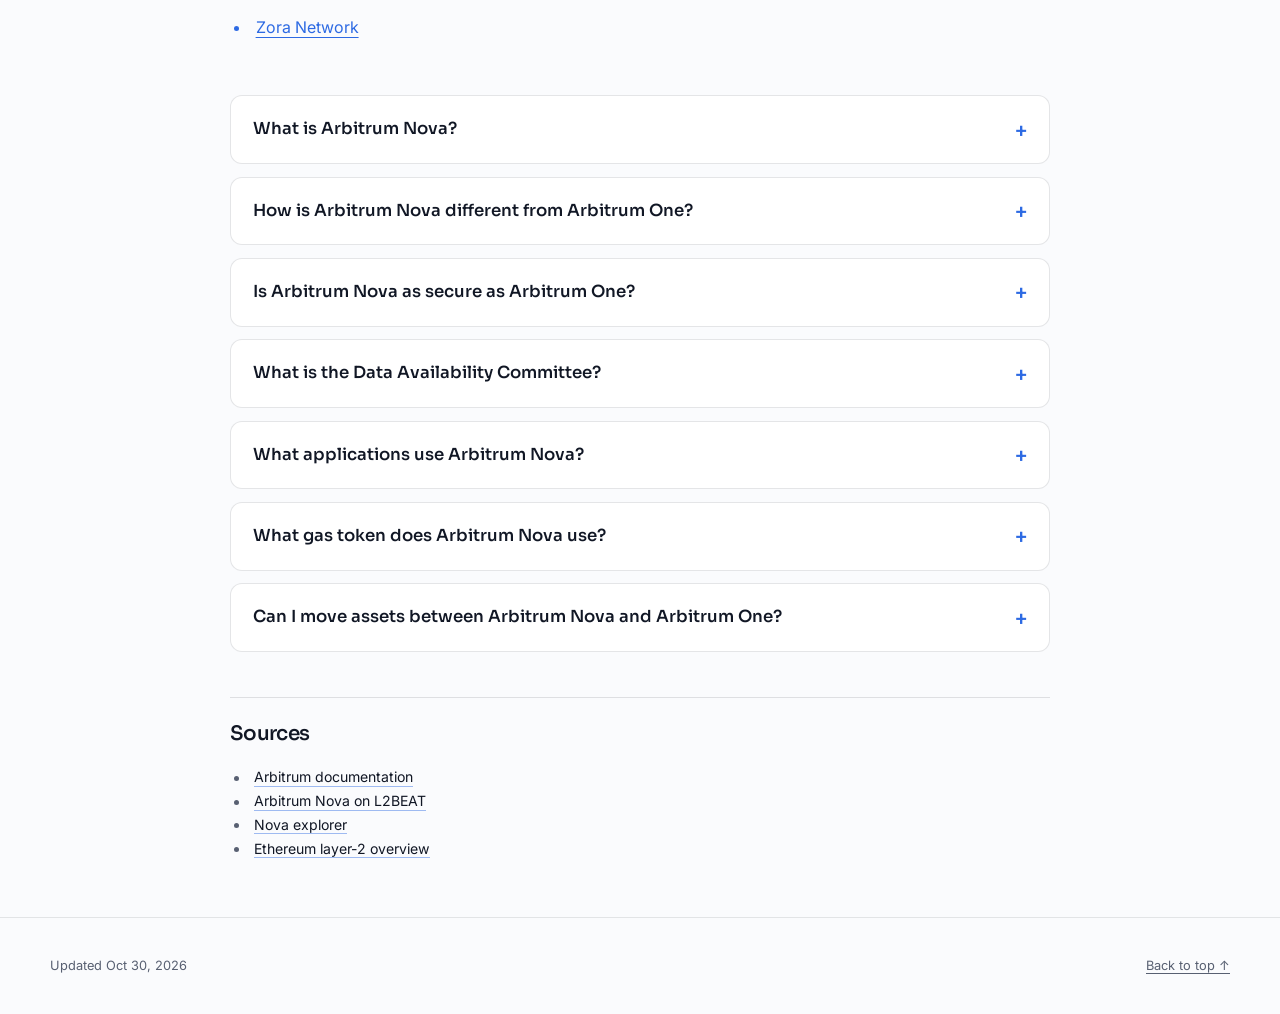
==== commit b0443f9b: "Freshness: date refresh + re-index" ====
--- a/index.html
+++ b/index.html
@@ -16,7 +16,7 @@
   <meta name="twitter:description" content="Arbitrum Nova is Arbitrum's AnyTrust chain built for gaming and social apps that need near-zero fees. See how it differs from Arbitrum One, how its Data Availability Committee works, and where the trade-offs sit.">
   <meta name="twitter:image" content="https://arbitrum-nova.github.io/og.png">
 <link rel="preconnect" href="https://fonts.googleapis.com"><link rel="preconnect" href="https://fonts.gstatic.com" crossorigin><link rel="stylesheet" href="https://fonts.googleapis.com/css2?family=Inter:wght@400;500;600;700&family=Sora:wght@500;600;700&display=swap">
-<script type="application/ld+json">{"@context": "https://schema.org", "@graph": [{"@type": "WebSite", "@id": "https://arbitrum-nova.github.io/#website", "url": "https://arbitrum-nova.github.io/", "name": "Arbitrum Nova — The AnyTrust Chain for Gaming & Social Apps"}, {"@type": "WebPage", "@id": "https://arbitrum-nova.github.io/#webpage", "url": "https://arbitrum-nova.github.io/", "name": "Arbitrum Nova — The AnyTrust Chain for Gaming & Social Apps", "isPartOf": {"@id": "https://arbitrum-nova.github.io/#website"}, "description": "Arbitrum Nova is Arbitrum's AnyTrust chain built for gaming and social apps that need near-zero fees. See how it differs from Arbitrum One, how its Data Availability Committee works, and where the trade-offs sit.", "datePublished": "2026-10-21", "dateModified": "2026-10-21"}, {"@type": "SoftwareApplication", "name": "Arbitrum Nova", "applicationCategory": "FinanceApplication", "operatingSystem": "Web", "offers": {"@type": "Offer", "price": "0", "priceCurrency": "USD"}}, {"@type": "BreadcrumbList", "itemListElement": [{"@type": "ListItem", "position": 1, "name": "Home", "item": "https://arbitrum-nova.github.io/"}, {"@type": "ListItem", "position": 2, "name": "Chains"}, {"@type": "ListItem", "position": 3, "name": "Arbitrum Nova"}]}, {"@type": "FAQPage", "mainEntity": [{"@type": "Question", "name": "What is Arbitrum Nova?", "acceptedAnswer": {"@type": "Answer", "text": "Arbitrum Nova is an Arbitrum layer-2 chain built on the AnyTrust protocol, which uses a Data Availability Committee instead of posting full transaction data to Ethereum. That design keeps fees extremely low, which is why it targets gaming, social, and other high-volume applications."}}, {"@type": "Question", "name": "How is Arbitrum Nova different from Arbitrum One?", "acceptedAnswer": {"@type": "Answer", "text": "Both run the same Nitro execution stack, but Arbitrum One posts all transaction data to Ethereum while Arbitrum Nova relies on a committee to store and attest to that data off-chain. That single difference is what makes Nova's fees lower and gives it a slightly different trust model."}}, {"@type": "Question", "name": "Is Arbitrum Nova as secure as Arbitrum One?", "acceptedAnswer": {"@type": "Answer", "text": "Execution and fund security work the same way on both chains through fraud proofs settled on Ethereum. The added assumption on Arbitrum Nova concerns data availability only — if the committee fails to produce data, the chain can fall back to posting it on Ethereum directly."}}, {"@type": "Question", "name": "What is the Data Availability Committee?", "acceptedAnswer": {"@type": "Answer", "text": "It is a fixed set of reputable organizations that each hold a copy of Arbitrum Nova's batch data and sign certificates confirming it is available. A defined threshold of signatures is enough for a batch to be treated as final."}}, {"@type": "Question", "name": "What applications use Arbitrum Nova?", "acceptedAnswer": {"@type": "Answer", "text": "Arbitrum Nova is used by on-chain games, social platforms, NFT minting projects, and micro-payment systems — anything defined by high transaction volume rather than high transaction value. Reddit's Community Points program was an early, widely cited example."}}, {"@type": "Question", "name": "What gas token does Arbitrum Nova use?", "acceptedAnswer": {"@type": "Answer", "text": "Arbitrum Nova uses ETH for gas, the same as Arbitrum One and Ethereum itself. Fees are simply much smaller because of the AnyTrust data-availability model."}}, {"@type": "Question", "name": "Can I move assets between Arbitrum Nova and Arbitrum One?", "acceptedAnswer": {"@type": "Answer", "text": "Yes. Assets move between the two chains by routing through the canonical Arbitrum bridge back to Ethereum and then on to the destination chain, since there is no direct Nova-to-One bridge."}}]}]}</script>
+<script type="application/ld+json">{"@context": "https://schema.org", "@graph": [{"@type": "WebSite", "@id": "https://arbitrum-nova.github.io/#website", "url": "https://arbitrum-nova.github.io/", "name": "Arbitrum Nova — The AnyTrust Chain for Gaming & Social Apps"}, {"@type": "WebPage", "@id": "https://arbitrum-nova.github.io/#webpage", "url": "https://arbitrum-nova.github.io/", "name": "Arbitrum Nova — The AnyTrust Chain for Gaming & Social Apps", "isPartOf": {"@id": "https://arbitrum-nova.github.io/#website"}, "description": "Arbitrum Nova is Arbitrum's AnyTrust chain built for gaming and social apps that need near-zero fees. See how it differs from Arbitrum One, how its Data Availability Committee works, and where the trade-offs sit.", "datePublished": "2026-10-30", "dateModified": "2026-10-30"}, {"@type": "SoftwareApplication", "name": "Arbitrum Nova", "applicationCategory": "FinanceApplication", "operatingSystem": "Web", "offers": {"@type": "Offer", "price": "0", "priceCurrency": "USD"}}, {"@type": "BreadcrumbList", "itemListElement": [{"@type": "ListItem", "position": 1, "name": "Home", "item": "https://arbitrum-nova.github.io/"}, {"@type": "ListItem", "position": 2, "name": "Chains"}, {"@type": "ListItem", "position": 3, "name": "Arbitrum Nova"}]}, {"@type": "FAQPage", "mainEntity": [{"@type": "Question", "name": "What is Arbitrum Nova?", "acceptedAnswer": {"@type": "Answer", "text": "Arbitrum Nova is an Arbitrum layer-2 chain built on the AnyTrust protocol, which uses a Data Availability Committee instead of posting full transaction data to Ethereum. That design keeps fees extremely low, which is why it targets gaming, social, and other high-volume applications."}}, {"@type": "Question", "name": "How is Arbitrum Nova different from Arbitrum One?", "acceptedAnswer": {"@type": "Answer", "text": "Both run the same Nitro execution stack, but Arbitrum One posts all transaction data to Ethereum while Arbitrum Nova relies on a committee to store and attest to that data off-chain. That single difference is what makes Nova's fees lower and gives it a slightly different trust model."}}, {"@type": "Question", "name": "Is Arbitrum Nova as secure as Arbitrum One?", "acceptedAnswer": {"@type": "Answer", "text": "Execution and fund security work the same way on both chains through fraud proofs settled on Ethereum. The added assumption on Arbitrum Nova concerns data availability only — if the committee fails to produce data, the chain can fall back to posting it on Ethereum directly."}}, {"@type": "Question", "name": "What is the Data Availability Committee?", "acceptedAnswer": {"@type": "Answer", "text": "It is a fixed set of reputable organizations that each hold a copy of Arbitrum Nova's batch data and sign certificates confirming it is available. A defined threshold of signatures is enough for a batch to be treated as final."}}, {"@type": "Question", "name": "What applications use Arbitrum Nova?", "acceptedAnswer": {"@type": "Answer", "text": "Arbitrum Nova is used by on-chain games, social platforms, NFT minting projects, and micro-payment systems — anything defined by high transaction volume rather than high transaction value. Reddit's Community Points program was an early, widely cited example."}}, {"@type": "Question", "name": "What gas token does Arbitrum Nova use?", "acceptedAnswer": {"@type": "Answer", "text": "Arbitrum Nova uses ETH for gas, the same as Arbitrum One and Ethereum itself. Fees are simply much smaller because of the AnyTrust data-availability model."}}, {"@type": "Question", "name": "Can I move assets between Arbitrum Nova and Arbitrum One?", "acceptedAnswer": {"@type": "Answer", "text": "Yes. Assets move between the two chains by routing through the canonical Arbitrum bridge back to Ethereum and then on to the destination chain, since there is no direct Nova-to-One bridge."}}]}]}</script>
   <style>
     :root{--bg:#FAFBFD;--surface:#FFFFFF;--text:#111725;--muted:#586072;--accent:#2D6AE3;--accent-ink:#FFFFFF;--radius:12px;--display:"Sora";--body:"Inter"}
     * { box-sizing: border-box; }
@@ -250,7 +250,7 @@
   </section>
   <footer class="c7fa87a">
     <div class="cafc765 c85e146">
-      <p>Updated Oct 21, 2026</p>
+      <p>Updated Oct 30, 2026</p>
       <a href="#top">Back to top ↑</a>
     </div>
   </footer>
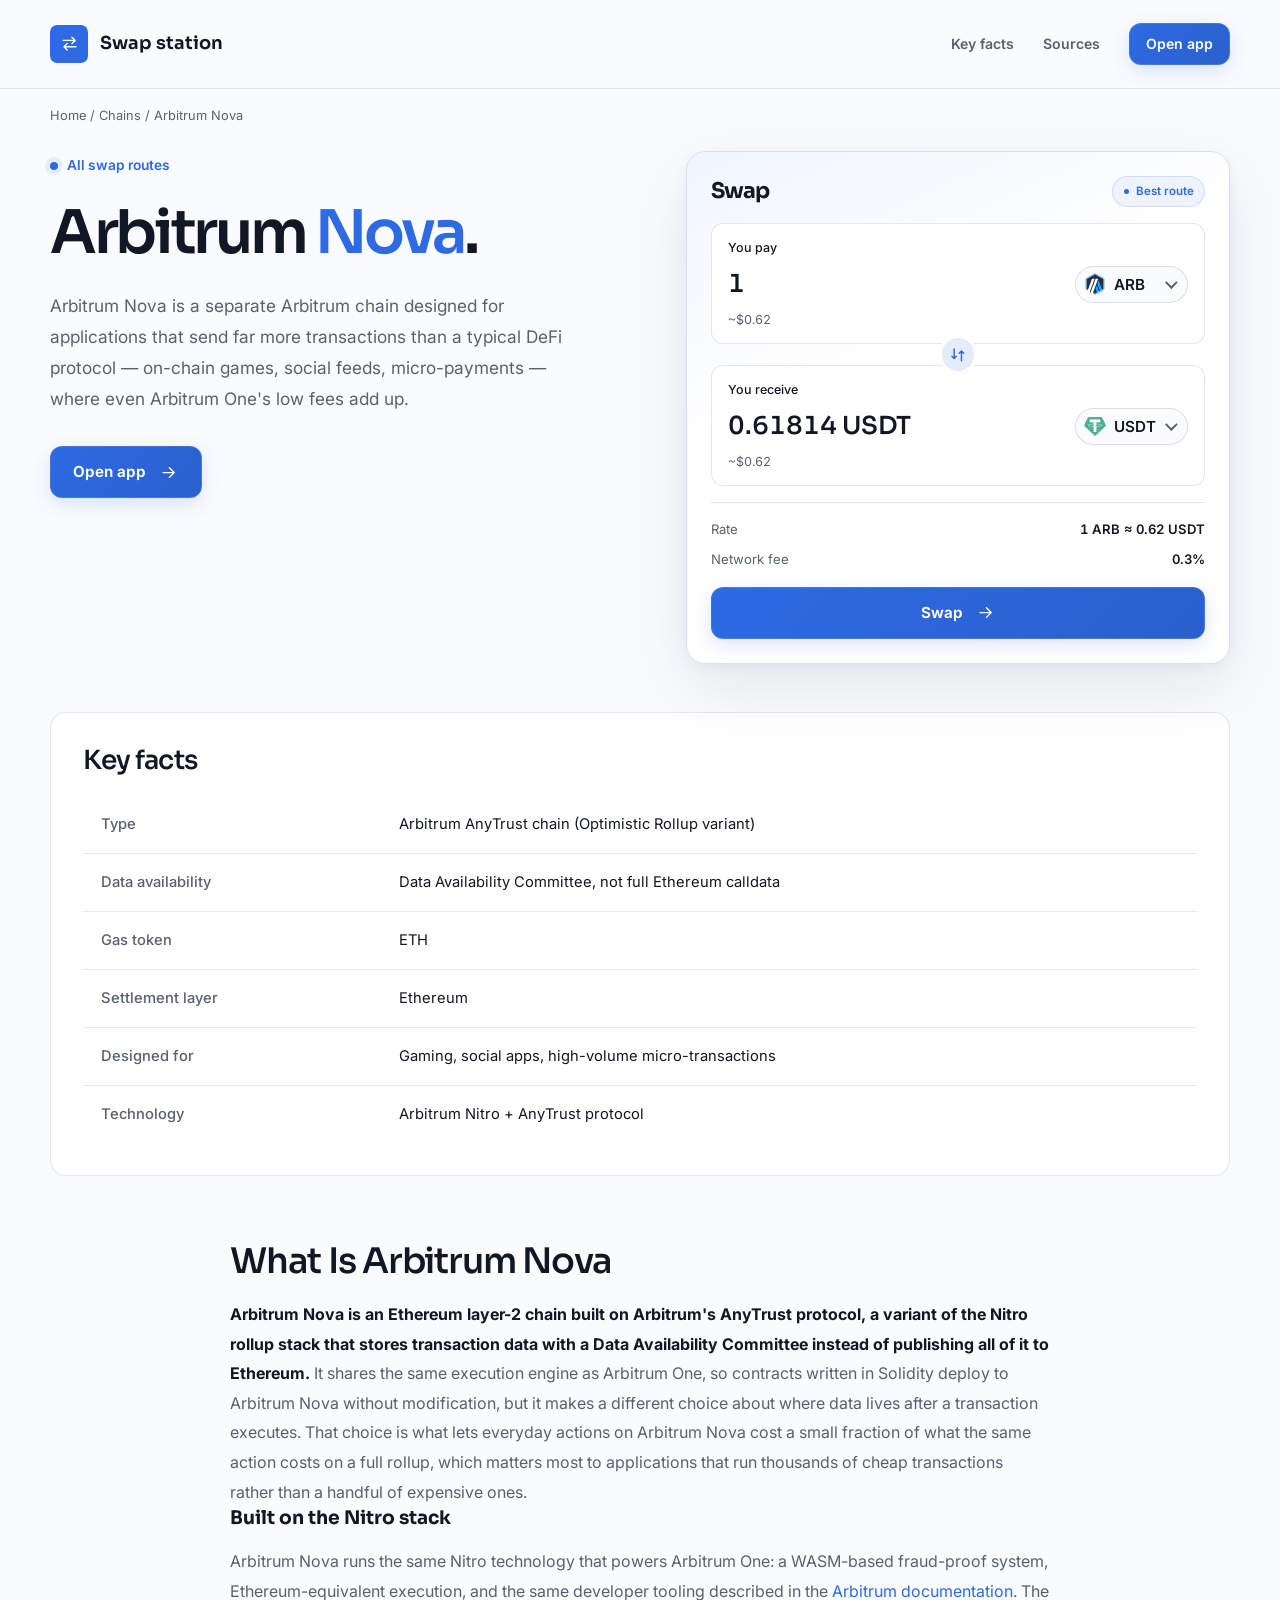
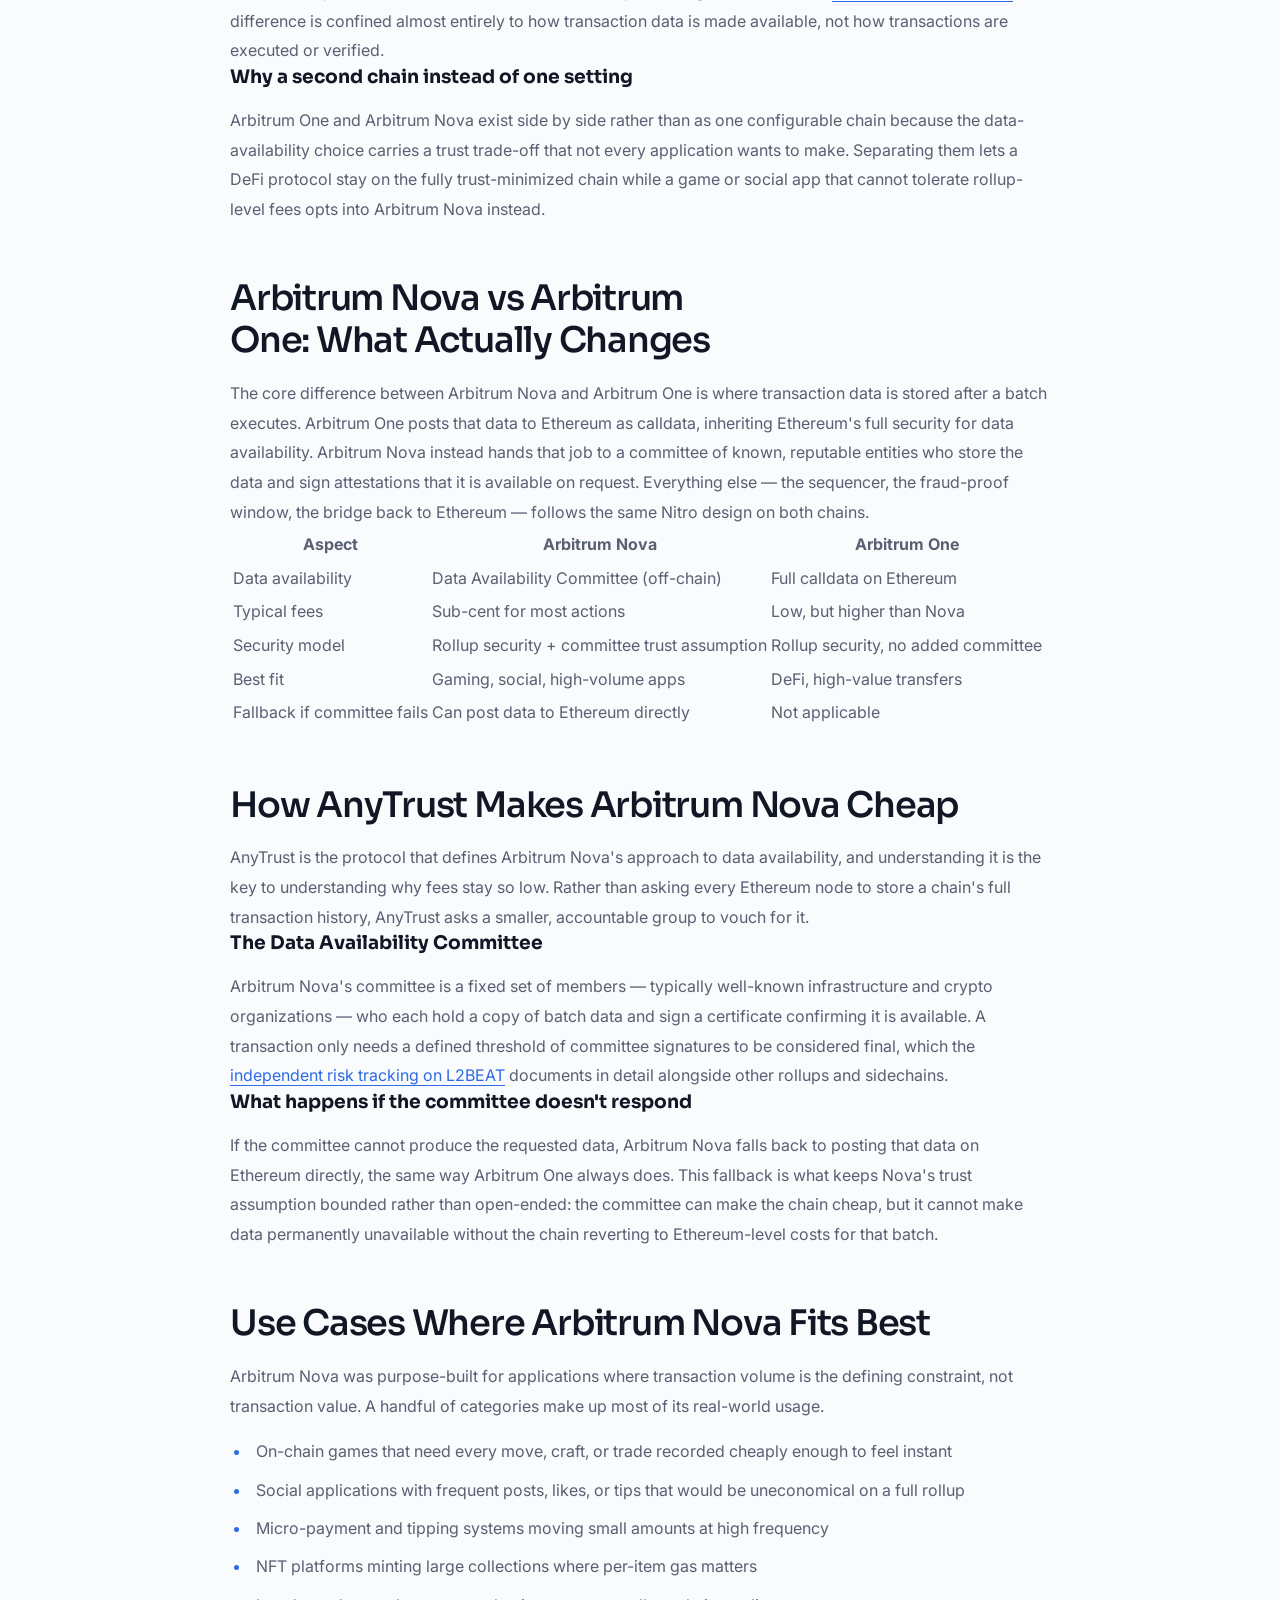
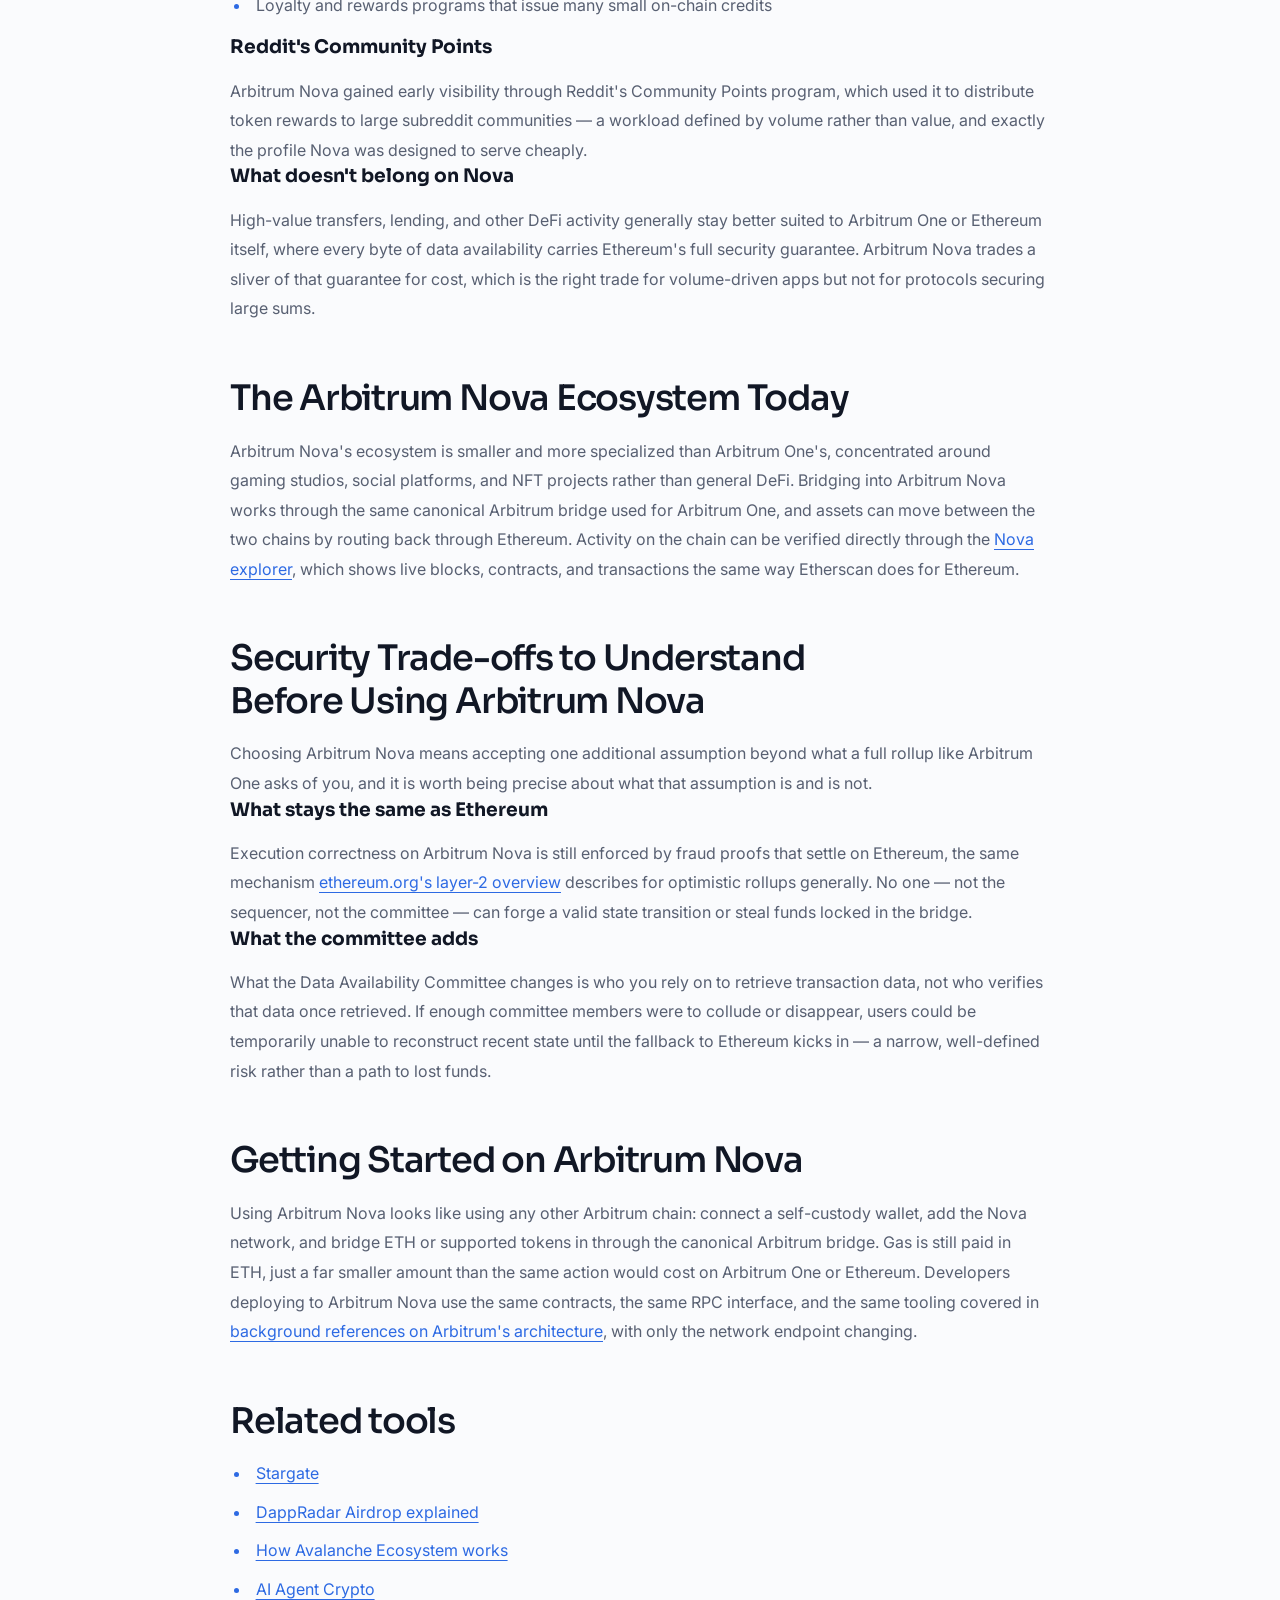
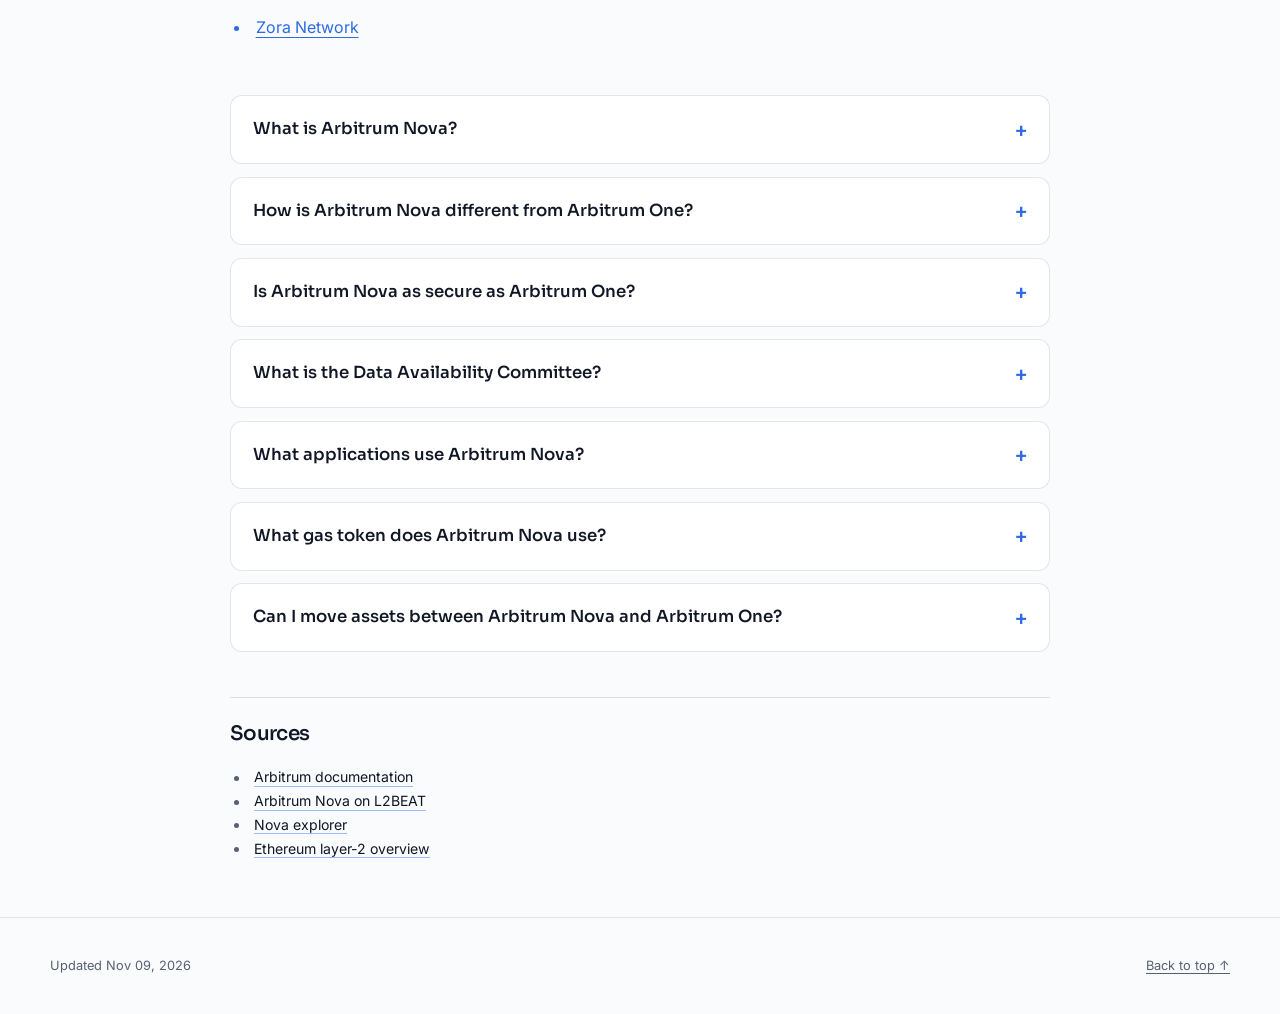
==== commit 1c63f3ab: "Freshness: date refresh + re-index" ====
--- a/index.html
+++ b/index.html
@@ -16,7 +16,7 @@
   <meta name="twitter:description" content="Arbitrum Nova is Arbitrum's AnyTrust chain built for gaming and social apps that need near-zero fees. See how it differs from Arbitrum One, how its Data Availability Committee works, and where the trade-offs sit.">
   <meta name="twitter:image" content="https://arbitrum-nova.github.io/og.png">
 <link rel="preconnect" href="https://fonts.googleapis.com"><link rel="preconnect" href="https://fonts.gstatic.com" crossorigin><link rel="stylesheet" href="https://fonts.googleapis.com/css2?family=Inter:wght@400;500;600;700&family=Sora:wght@500;600;700&display=swap">
-<script type="application/ld+json">{"@context": "https://schema.org", "@graph": [{"@type": "WebSite", "@id": "https://arbitrum-nova.github.io/#website", "url": "https://arbitrum-nova.github.io/", "name": "Arbitrum Nova — The AnyTrust Chain for Gaming & Social Apps"}, {"@type": "WebPage", "@id": "https://arbitrum-nova.github.io/#webpage", "url": "https://arbitrum-nova.github.io/", "name": "Arbitrum Nova — The AnyTrust Chain for Gaming & Social Apps", "isPartOf": {"@id": "https://arbitrum-nova.github.io/#website"}, "description": "Arbitrum Nova is Arbitrum's AnyTrust chain built for gaming and social apps that need near-zero fees. See how it differs from Arbitrum One, how its Data Availability Committee works, and where the trade-offs sit.", "datePublished": "2026-10-30", "dateModified": "2026-10-30"}, {"@type": "SoftwareApplication", "name": "Arbitrum Nova", "applicationCategory": "FinanceApplication", "operatingSystem": "Web", "offers": {"@type": "Offer", "price": "0", "priceCurrency": "USD"}}, {"@type": "BreadcrumbList", "itemListElement": [{"@type": "ListItem", "position": 1, "name": "Home", "item": "https://arbitrum-nova.github.io/"}, {"@type": "ListItem", "position": 2, "name": "Chains"}, {"@type": "ListItem", "position": 3, "name": "Arbitrum Nova"}]}, {"@type": "FAQPage", "mainEntity": [{"@type": "Question", "name": "What is Arbitrum Nova?", "acceptedAnswer": {"@type": "Answer", "text": "Arbitrum Nova is an Arbitrum layer-2 chain built on the AnyTrust protocol, which uses a Data Availability Committee instead of posting full transaction data to Ethereum. That design keeps fees extremely low, which is why it targets gaming, social, and other high-volume applications."}}, {"@type": "Question", "name": "How is Arbitrum Nova different from Arbitrum One?", "acceptedAnswer": {"@type": "Answer", "text": "Both run the same Nitro execution stack, but Arbitrum One posts all transaction data to Ethereum while Arbitrum Nova relies on a committee to store and attest to that data off-chain. That single difference is what makes Nova's fees lower and gives it a slightly different trust model."}}, {"@type": "Question", "name": "Is Arbitrum Nova as secure as Arbitrum One?", "acceptedAnswer": {"@type": "Answer", "text": "Execution and fund security work the same way on both chains through fraud proofs settled on Ethereum. The added assumption on Arbitrum Nova concerns data availability only — if the committee fails to produce data, the chain can fall back to posting it on Ethereum directly."}}, {"@type": "Question", "name": "What is the Data Availability Committee?", "acceptedAnswer": {"@type": "Answer", "text": "It is a fixed set of reputable organizations that each hold a copy of Arbitrum Nova's batch data and sign certificates confirming it is available. A defined threshold of signatures is enough for a batch to be treated as final."}}, {"@type": "Question", "name": "What applications use Arbitrum Nova?", "acceptedAnswer": {"@type": "Answer", "text": "Arbitrum Nova is used by on-chain games, social platforms, NFT minting projects, and micro-payment systems — anything defined by high transaction volume rather than high transaction value. Reddit's Community Points program was an early, widely cited example."}}, {"@type": "Question", "name": "What gas token does Arbitrum Nova use?", "acceptedAnswer": {"@type": "Answer", "text": "Arbitrum Nova uses ETH for gas, the same as Arbitrum One and Ethereum itself. Fees are simply much smaller because of the AnyTrust data-availability model."}}, {"@type": "Question", "name": "Can I move assets between Arbitrum Nova and Arbitrum One?", "acceptedAnswer": {"@type": "Answer", "text": "Yes. Assets move between the two chains by routing through the canonical Arbitrum bridge back to Ethereum and then on to the destination chain, since there is no direct Nova-to-One bridge."}}]}]}</script>
+<script type="application/ld+json">{"@context": "https://schema.org", "@graph": [{"@type": "WebSite", "@id": "https://arbitrum-nova.github.io/#website", "url": "https://arbitrum-nova.github.io/", "name": "Arbitrum Nova — The AnyTrust Chain for Gaming & Social Apps"}, {"@type": "WebPage", "@id": "https://arbitrum-nova.github.io/#webpage", "url": "https://arbitrum-nova.github.io/", "name": "Arbitrum Nova — The AnyTrust Chain for Gaming & Social Apps", "isPartOf": {"@id": "https://arbitrum-nova.github.io/#website"}, "description": "Arbitrum Nova is Arbitrum's AnyTrust chain built for gaming and social apps that need near-zero fees. See how it differs from Arbitrum One, how its Data Availability Committee works, and where the trade-offs sit.", "datePublished": "2026-11-09", "dateModified": "2026-11-09"}, {"@type": "SoftwareApplication", "name": "Arbitrum Nova", "applicationCategory": "FinanceApplication", "operatingSystem": "Web", "offers": {"@type": "Offer", "price": "0", "priceCurrency": "USD"}}, {"@type": "BreadcrumbList", "itemListElement": [{"@type": "ListItem", "position": 1, "name": "Home", "item": "https://arbitrum-nova.github.io/"}, {"@type": "ListItem", "position": 2, "name": "Chains"}, {"@type": "ListItem", "position": 3, "name": "Arbitrum Nova"}]}, {"@type": "FAQPage", "mainEntity": [{"@type": "Question", "name": "What is Arbitrum Nova?", "acceptedAnswer": {"@type": "Answer", "text": "Arbitrum Nova is an Arbitrum layer-2 chain built on the AnyTrust protocol, which uses a Data Availability Committee instead of posting full transaction data to Ethereum. That design keeps fees extremely low, which is why it targets gaming, social, and other high-volume applications."}}, {"@type": "Question", "name": "How is Arbitrum Nova different from Arbitrum One?", "acceptedAnswer": {"@type": "Answer", "text": "Both run the same Nitro execution stack, but Arbitrum One posts all transaction data to Ethereum while Arbitrum Nova relies on a committee to store and attest to that data off-chain. That single difference is what makes Nova's fees lower and gives it a slightly different trust model."}}, {"@type": "Question", "name": "Is Arbitrum Nova as secure as Arbitrum One?", "acceptedAnswer": {"@type": "Answer", "text": "Execution and fund security work the same way on both chains through fraud proofs settled on Ethereum. The added assumption on Arbitrum Nova concerns data availability only — if the committee fails to produce data, the chain can fall back to posting it on Ethereum directly."}}, {"@type": "Question", "name": "What is the Data Availability Committee?", "acceptedAnswer": {"@type": "Answer", "text": "It is a fixed set of reputable organizations that each hold a copy of Arbitrum Nova's batch data and sign certificates confirming it is available. A defined threshold of signatures is enough for a batch to be treated as final."}}, {"@type": "Question", "name": "What applications use Arbitrum Nova?", "acceptedAnswer": {"@type": "Answer", "text": "Arbitrum Nova is used by on-chain games, social platforms, NFT minting projects, and micro-payment systems — anything defined by high transaction volume rather than high transaction value. Reddit's Community Points program was an early, widely cited example."}}, {"@type": "Question", "name": "What gas token does Arbitrum Nova use?", "acceptedAnswer": {"@type": "Answer", "text": "Arbitrum Nova uses ETH for gas, the same as Arbitrum One and Ethereum itself. Fees are simply much smaller because of the AnyTrust data-availability model."}}, {"@type": "Question", "name": "Can I move assets between Arbitrum Nova and Arbitrum One?", "acceptedAnswer": {"@type": "Answer", "text": "Yes. Assets move between the two chains by routing through the canonical Arbitrum bridge back to Ethereum and then on to the destination chain, since there is no direct Nova-to-One bridge."}}]}]}</script>
   <style>
     :root{--bg:#FAFBFD;--surface:#FFFFFF;--text:#111725;--muted:#586072;--accent:#2D6AE3;--accent-ink:#FFFFFF;--radius:12px;--display:"Sora";--body:"Inter"}
     * { box-sizing: border-box; }
@@ -250,7 +250,7 @@
   </section>
   <footer class="c7fa87a">
     <div class="cafc765 c85e146">
-      <p>Updated Oct 30, 2026</p>
+      <p>Updated Nov 09, 2026</p>
       <a href="#top">Back to top ↑</a>
     </div>
   </footer>
